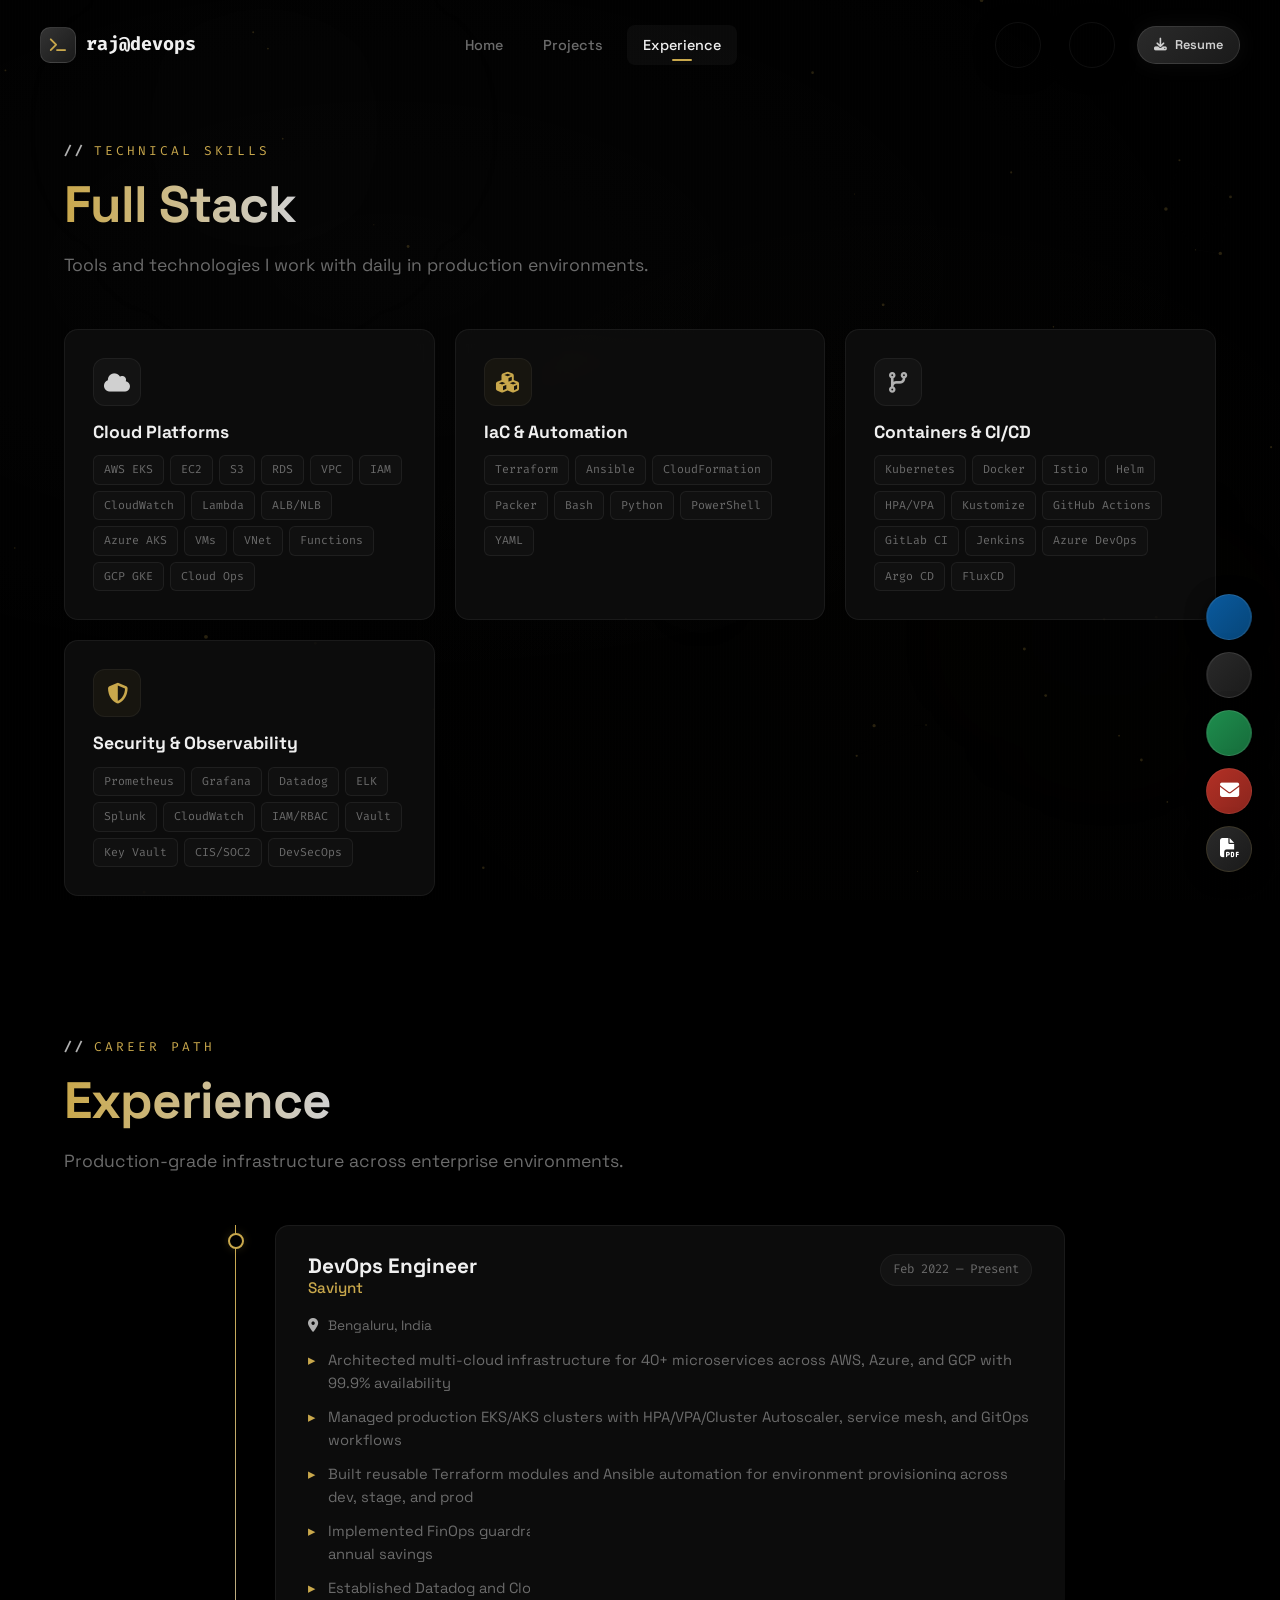
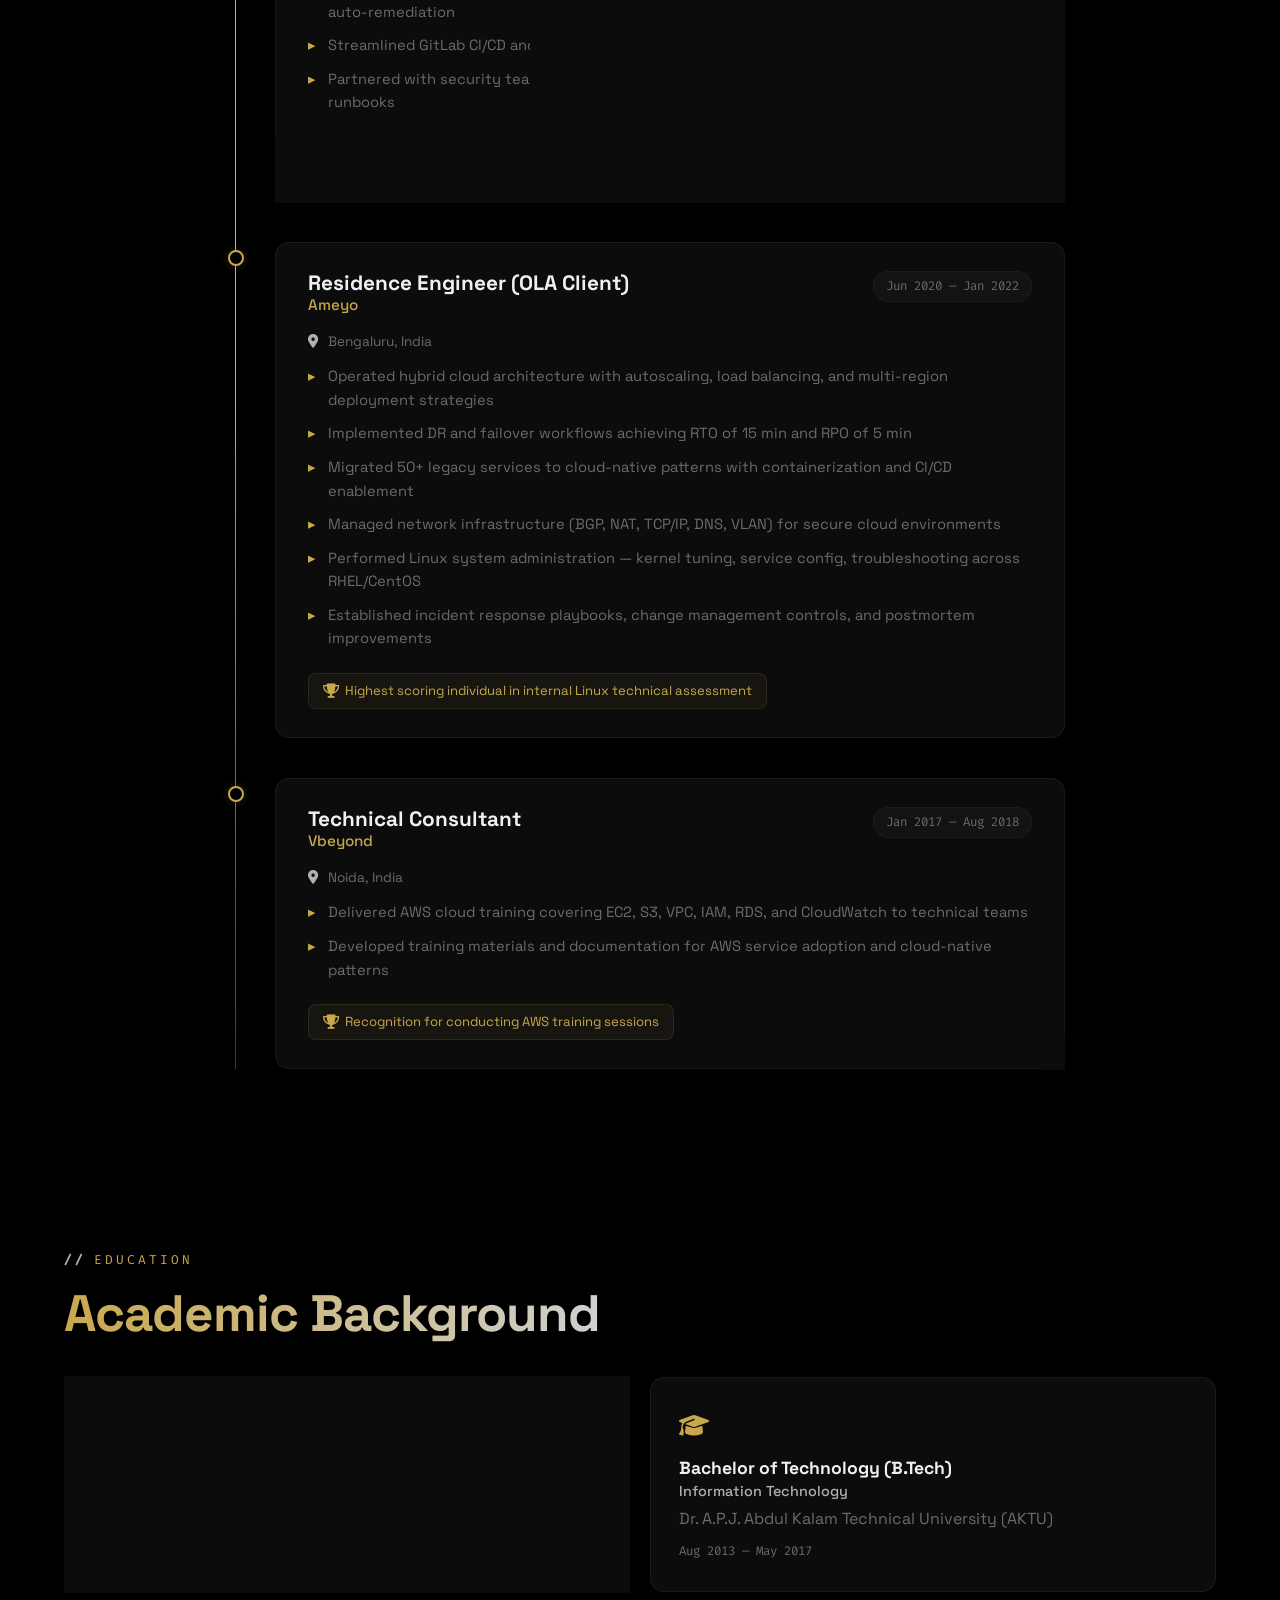
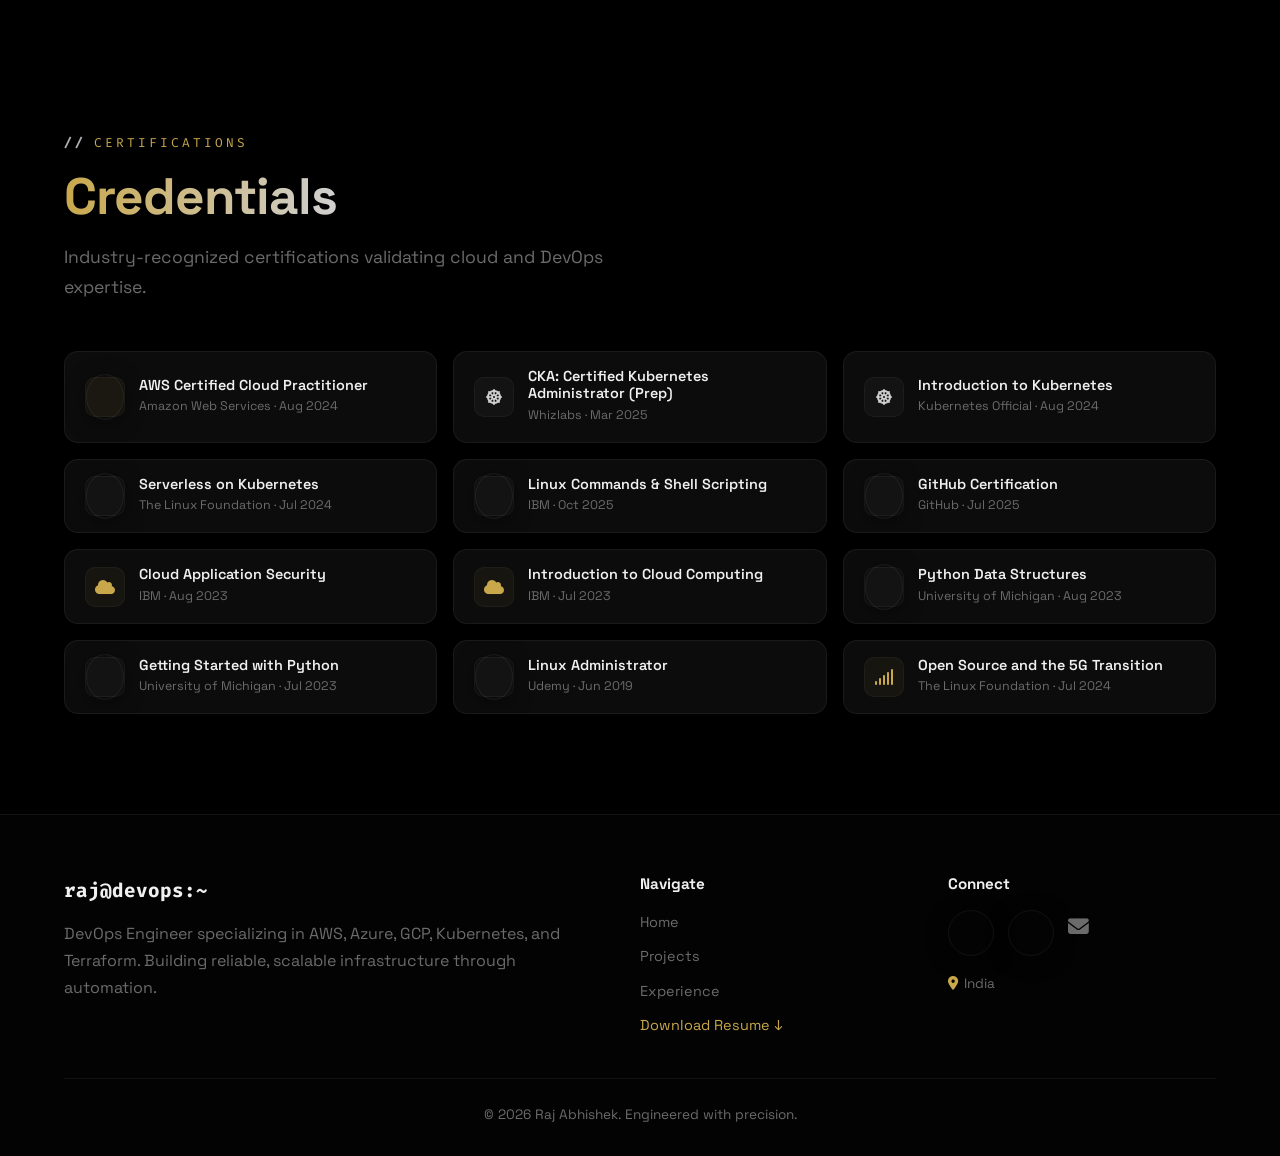
==== about.html @ 9b8f4fdd "Major visual upgrade: floating icons, stat rings, pipeline, CTA orbits" ====
<!DOCTYPE html>
<html lang="en">
<head>
  <meta charset="UTF-8">
  <meta name="viewport" content="width=device-width, initial-scale=1.0">
  <meta name="description" content="Raj Abhishek — Experience, Skills, Education & Certifications">
  <title>Experience | Raj Abhishek</title>
  <link rel="canonical" href="https://rajcommit.github.io/portfolio-devops/about.html">
  <meta property="og:type" content="website">
  <meta property="og:title" content="Experience | Raj Abhishek">
  <meta property="og:description" content="DevOps experience, technical skills, education, and certifications — Raj Abhishek.">
  <meta property="og:url" content="https://rajcommit.github.io/portfolio-devops/about.html">
  <meta name="twitter:card" content="summary">
  <meta name="twitter:title" content="Experience | Raj Abhishek">
  <meta name="twitter:description" content="DevOps experience, technical skills, education, and certifications — Raj Abhishek.">
  <script type="application/ld+json">
  {"@context":"https://schema.org","@type":"Person","name":"Raj Abhishek","jobTitle":"DevOps Engineer","url":"https://rajcommit.github.io/portfolio-devops/","sameAs":["https://linkedin.com/in/raj-abhishek-devops","https://github.com/Rajcommit"],"email":"raj.vbeyond@gmail.com"}
  </script>
  <link rel="preconnect" href="https://fonts.googleapis.com">
  <link rel="preconnect" href="https://fonts.gstatic.com" crossorigin>
  <link rel="preconnect" href="https://cdnjs.cloudflare.com">
  <link rel="stylesheet" href="https://cdnjs.cloudflare.com/ajax/libs/font-awesome/6.5.0/css/all.min.css" media="print" onload="this.media='all'">
  <noscript><link rel="stylesheet" href="https://cdnjs.cloudflare.com/ajax/libs/font-awesome/6.5.0/css/all.min.css"></noscript>
  <link rel="stylesheet" href="style.css">
</head>
<body>
  <a href="#main-content" class="skip-link">Skip to content</a>
  <div class="orb orb-1" aria-hidden="true"></div>
  <div class="orb orb-2" aria-hidden="true"></div>
  <div class="orb orb-3" aria-hidden="true"></div>

  <div class="mobile-nav">
    <button class="close-btn" aria-label="Close menu"><i class="fas fa-times"></i></button>
    <a href="index.html">Home</a>
    <a href="projects.html">Projects</a>
    <a href="about.html">Experience</a>
    <a href="resume.pdf" download="Raj-Abhishek-DevOps-Resume.pdf">Resume</a>
  </div>

  <header class="navbar">
    <div class="container navbar-inner">
      <a href="index.html" class="brand">
        <div class="brand-icon"><i class="fas fa-terminal"></i></div>
        raj@devops
      </a>
      <nav class="nav-links">
        <a href="index.html">Home</a>
        <a href="projects.html">Projects</a>
        <a href="about.html" class="active">Experience</a>
      </nav>
      <div class="nav-actions">
        <a href="https://linkedin.com/in/raj-abhishek-devops" target="_blank" rel="noopener noreferrer" class="nav-social" aria-label="LinkedIn"><i class="fab fa-linkedin"></i></a>
        <a href="https://github.com/Rajcommit" target="_blank" rel="noopener noreferrer" class="nav-social" aria-label="GitHub"><i class="fab fa-github"></i></a>
        <a href="resume.pdf" download="Raj-Abhishek-DevOps-Resume.pdf" class="btn btn-glow btn-sm"><i class="fas fa-download"></i> Resume</a>
      </div>
      <button class="mobile-toggle" aria-label="Open menu"><i class="fas fa-bars"></i></button>
    </div>
  </header>

  <main id="main-content" role="main">
    <!-- Skills -->
    <section class="section" style="padding-top:140px">
      <div class="container">
        <div class="section-label reveal">Technical Skills</div>
        <h2 class="section-title reveal"><span class="gradient-text">Full Stack</span></h2>
        <p class="section-desc reveal">Tools and technologies I work with daily in production environments.</p>
        <div class="skills-grid">
          <div class="glass-card skill-card reveal">
            <div class="skill-icon cloud"><i class="fas fa-cloud"></i></div>
            <h3>Cloud Platforms</h3>
            <div class="skill-tags" style="margin-top:12px">
              <span class="skill-tag">AWS EKS</span><span class="skill-tag">EC2</span><span class="skill-tag">S3</span>
              <span class="skill-tag">RDS</span><span class="skill-tag">VPC</span><span class="skill-tag">IAM</span>
              <span class="skill-tag">CloudWatch</span><span class="skill-tag">Lambda</span><span class="skill-tag">ALB/NLB</span>
              <span class="skill-tag">Azure AKS</span><span class="skill-tag">VMs</span><span class="skill-tag">VNet</span>
              <span class="skill-tag">Functions</span><span class="skill-tag">GCP GKE</span><span class="skill-tag">Cloud Ops</span>
            </div>
          </div>
          <div class="glass-card skill-card reveal delay-1">
            <div class="skill-icon iac"><i class="fas fa-cubes"></i></div>
            <h3>IaC & Automation</h3>
            <div class="skill-tags" style="margin-top:12px">
              <span class="skill-tag">Terraform</span><span class="skill-tag">Ansible</span>
              <span class="skill-tag">CloudFormation</span><span class="skill-tag">Packer</span>
              <span class="skill-tag">Bash</span><span class="skill-tag">Python</span>
              <span class="skill-tag">PowerShell</span><span class="skill-tag">YAML</span>
            </div>
          </div>
          <div class="glass-card skill-card reveal delay-2">
            <div class="skill-icon cicd"><i class="fas fa-code-branch"></i></div>
            <h3>Containers & CI/CD</h3>
            <div class="skill-tags" style="margin-top:12px">
              <span class="skill-tag">Kubernetes</span><span class="skill-tag">Docker</span><span class="skill-tag">Istio</span>
              <span class="skill-tag">Helm</span><span class="skill-tag">HPA/VPA</span><span class="skill-tag">Kustomize</span>
              <span class="skill-tag">GitHub Actions</span><span class="skill-tag">GitLab CI</span>
              <span class="skill-tag">Jenkins</span><span class="skill-tag">Azure DevOps</span>
              <span class="skill-tag">Argo CD</span><span class="skill-tag">FluxCD</span>
            </div>
          </div>
          <div class="glass-card skill-card reveal delay-3">
            <div class="skill-icon security"><i class="fas fa-shield-halved"></i></div>
            <h3>Security & Observability</h3>
            <div class="skill-tags" style="margin-top:12px">
              <span class="skill-tag">Prometheus</span><span class="skill-tag">Grafana</span>
              <span class="skill-tag">Datadog</span><span class="skill-tag">ELK</span>
              <span class="skill-tag">Splunk</span><span class="skill-tag">CloudWatch</span>
              <span class="skill-tag">IAM/RBAC</span><span class="skill-tag">Vault</span>
              <span class="skill-tag">Key Vault</span><span class="skill-tag">CIS/SOC2</span><span class="skill-tag">DevSecOps</span>
            </div>
          </div>
        </div>
      </div>
    </section>

    <!-- Experience -->
    <section class="section" style="padding-top:40px">
      <div class="container">
        <div class="section-label reveal">Career Path</div>
        <h2 class="section-title reveal"><span class="gradient-text">Experience</span></h2>
        <p class="section-desc reveal">Production-grade infrastructure across enterprise environments.</p>

        <div class="timeline">
          <!-- Saviynt -->
          <div class="tl-item reveal">
            <div class="tl-dot"></div>
            <div class="glass-card tl-card">
              <div class="tl-header">
                <div>
                  <h3>DevOps Engineer</h3>
                  <h4>Saviynt</h4>
                </div>
                <span class="tl-date">Feb 2022 — Present</span>
              </div>
              <p class="tl-location"><i class="fas fa-map-marker-alt"></i> Bengaluru, India</p>
              <ul>
                <li>Architected multi-cloud infrastructure for 40+ microservices across AWS, Azure, and GCP with 99.9% availability</li>
                <li>Managed production EKS/AKS clusters with HPA/VPA/Cluster Autoscaler, service mesh, and GitOps workflows</li>
                <li>Built reusable Terraform modules and Ansible automation for environment provisioning across dev, stage, and prod</li>
                <li>Implemented FinOps guardrails — rightsizing, RI planning, cost anomaly checks — delivering $50K annual savings</li>
                <li>Established Datadog and CloudWatch observability for 40+ services with SLI/SLO alerting and auto-remediation</li>
                <li>Streamlined GitLab CI/CD and GitHub Actions pipelines enabling zero-downtime rollouts</li>
                <li>Partnered with security teams to implement CIS-aligned controls and incident response runbooks</li>
              </ul>
              <div class="tl-award"><i class="fas fa-trophy"></i> Performance Appreciation Award for outstanding contributions</div>
            </div>
          </div>

          <!-- Ameyo -->
          <div class="tl-item reveal">
            <div class="tl-dot"></div>
            <div class="glass-card tl-card">
              <div class="tl-header">
                <div>
                  <h3>Residence Engineer (OLA Client)</h3>
                  <h4>Ameyo</h4>
                </div>
                <span class="tl-date">Jun 2020 — Jan 2022</span>
              </div>
              <p class="tl-location"><i class="fas fa-map-marker-alt"></i> Bengaluru, India</p>
              <ul>
                <li>Operated hybrid cloud architecture with autoscaling, load balancing, and multi-region deployment strategies</li>
                <li>Implemented DR and failover workflows achieving RTO of 15 min and RPO of 5 min</li>
                <li>Migrated 50+ legacy services to cloud-native patterns with containerization and CI/CD enablement</li>
                <li>Managed network infrastructure (BGP, NAT, TCP/IP, DNS, VLAN) for secure cloud environments</li>
                <li>Performed Linux system administration — kernel tuning, service config, troubleshooting across RHEL/CentOS</li>
                <li>Established incident response playbooks, change management controls, and postmortem improvements</li>
              </ul>
              <div class="tl-award"><i class="fas fa-trophy"></i> Highest scoring individual in internal Linux technical assessment</div>
            </div>
          </div>

          <!-- Vbeyond -->
          <div class="tl-item reveal">
            <div class="tl-dot"></div>
            <div class="glass-card tl-card">
              <div class="tl-header">
                <div>
                  <h3>Technical Consultant</h3>
                  <h4>Vbeyond</h4>
                </div>
                <span class="tl-date">Jan 2017 — Aug 2018</span>
              </div>
              <p class="tl-location"><i class="fas fa-map-marker-alt"></i> Noida, India</p>
              <ul>
                <li>Delivered AWS cloud training covering EC2, S3, VPC, IAM, RDS, and CloudWatch to technical teams</li>
                <li>Developed training materials and documentation for AWS service adoption and cloud-native patterns</li>
              </ul>
              <div class="tl-award"><i class="fas fa-trophy"></i> Recognition for conducting AWS training sessions</div>
            </div>
          </div>
        </div>
      </div>
    </section>

    <!-- Education -->
    <section class="section" style="padding-top:40px">
      <div class="container">
        <div class="section-label reveal">Education</div>
        <h2 class="section-title reveal"><span class="gradient-text">Academic Background</span></h2>
        <div class="edu-grid" style="margin-top:32px">
          <div class="glass-card edu-card reveal">
            <div class="edu-icon"><i class="fas fa-graduation-cap"></i></div>
            <h3>Master of Business Administration (MBA)</h3>
            <h4>Information Technology</h4>
            <p style="margin-bottom:4px">Babu Banarsi Das University</p>
            <span class="edu-date">Aug 2018 — May 2020</span>
          </div>
          <div class="glass-card edu-card reveal delay-1">
            <div class="edu-icon"><i class="fas fa-graduation-cap"></i></div>
            <h3>Bachelor of Technology (B.Tech)</h3>
            <h4>Information Technology</h4>
            <p style="margin-bottom:4px">Dr. A.P.J. Abdul Kalam Technical University (AKTU)</p>
            <span class="edu-date">Aug 2013 — May 2017</span>
          </div>
        </div>
      </div>
    </section>

    <!-- Certifications -->
    <section class="section" style="padding-top:40px">
      <div class="container">
        <div class="section-label reveal">Certifications</div>
        <h2 class="section-title reveal"><span class="gradient-text">Credentials</span></h2>
        <p class="section-desc reveal">Industry-recognized certifications validating cloud and DevOps expertise.</p>
        <div class="certs-grid">
          <div class="glass-card cert-item reveal">
            <div class="cert-badge aws"><i class="fab fa-aws"></i></div>
            <div class="cert-info"><h4>AWS Certified Cloud Practitioner</h4><p>Amazon Web Services · Aug 2024</p></div>
          </div>
          <div class="glass-card cert-item reveal delay-1">
            <div class="cert-badge k8s"><i class="fas fa-dharmachakra"></i></div>
            <div class="cert-info"><h4>CKA: Certified Kubernetes Administrator (Prep)</h4><p>Whizlabs · Mar 2025</p></div>
          </div>
          <div class="glass-card cert-item reveal">
            <div class="cert-badge k8s"><i class="fas fa-dharmachakra"></i></div>
            <div class="cert-info"><h4>Introduction to Kubernetes</h4><p>Kubernetes Official · Aug 2024</p></div>
          </div>
          <div class="glass-card cert-item reveal delay-1">
            <div class="cert-badge linux"><i class="fab fa-linux"></i></div>
            <div class="cert-info"><h4>Serverless on Kubernetes</h4><p>The Linux Foundation · Jul 2024</p></div>
          </div>
          <div class="glass-card cert-item reveal">
            <div class="cert-badge linux"><i class="fab fa-linux"></i></div>
            <div class="cert-info"><h4>Linux Commands & Shell Scripting</h4><p>IBM · Oct 2025</p></div>
          </div>
          <div class="glass-card cert-item reveal delay-1">
            <div class="cert-badge dev"><i class="fab fa-github"></i></div>
            <div class="cert-info"><h4>GitHub Certification</h4><p>GitHub · Jul 2025</p></div>
          </div>
          <div class="glass-card cert-item reveal">
            <div class="cert-badge cloud"><i class="fas fa-cloud"></i></div>
            <div class="cert-info"><h4>Cloud Application Security</h4><p>IBM · Aug 2023</p></div>
          </div>
          <div class="glass-card cert-item reveal delay-1">
            <div class="cert-badge cloud"><i class="fas fa-cloud"></i></div>
            <div class="cert-info"><h4>Introduction to Cloud Computing</h4><p>IBM · Jul 2023</p></div>
          </div>
          <div class="glass-card cert-item reveal">
            <div class="cert-badge lang"><i class="fab fa-python"></i></div>
            <div class="cert-info"><h4>Python Data Structures</h4><p>University of Michigan · Aug 2023</p></div>
          </div>
          <div class="glass-card cert-item reveal delay-1">
            <div class="cert-badge lang"><i class="fab fa-python"></i></div>
            <div class="cert-info"><h4>Getting Started with Python</h4><p>University of Michigan · Jul 2023</p></div>
          </div>
          <div class="glass-card cert-item reveal">
            <div class="cert-badge linux"><i class="fab fa-linux"></i></div>
            <div class="cert-info"><h4>Linux Administrator</h4><p>Udemy · Jun 2019</p></div>
          </div>
          <div class="glass-card cert-item reveal delay-1">
            <div class="cert-badge cloud"><i class="fas fa-signal"></i></div>
            <div class="cert-info"><h4>Open Source and the 5G Transition</h4><p>The Linux Foundation · Jul 2024</p></div>
          </div>
        </div>
      </div>
    </section>
  </main>

  <!-- Floating Actions -->
  <div class="floating-actions" role="complementary" aria-label="Social links">
    <a href="https://linkedin.com/in/raj-abhishek-devops" target="_blank" rel="noopener noreferrer" class="fab li" aria-label="LinkedIn"><i class="fab fa-linkedin-in"></i></a>
    <a href="https://github.com/Rajcommit" target="_blank" rel="noopener noreferrer" class="fab gh" aria-label="GitHub"><i class="fab fa-github"></i></a>
    <a href="https://wa.me/918429860628" target="_blank" rel="noopener noreferrer" class="fab wa" aria-label="WhatsApp"><i class="fab fa-whatsapp"></i></a>
    <a href="mailto:raj.vbeyond@gmail.com" class="fab em" aria-label="Email"><i class="fas fa-envelope"></i></a>
    <a href="resume.pdf" download="Raj-Abhishek-DevOps-Resume.pdf" class="fab rs" aria-label="Resume"><i class="fas fa-file-pdf"></i></a>
  </div>

  <footer class="footer">
    <div class="container">
      <div class="footer-grid">
        <div>
          <div class="footer-brand">raj@devops:~</div>
          <p>DevOps Engineer specializing in AWS, Azure, GCP, Kubernetes, and Terraform. Building reliable, scalable infrastructure through automation.</p>
        </div>
        <div>
          <h4>Navigate</h4>
          <div class="footer-links">
            <a href="index.html">Home</a>
            <a href="projects.html">Projects</a>
            <a href="about.html">Experience</a>
            <a href="resume.pdf" download="Raj-Abhishek-DevOps-Resume.pdf" style="color:var(--gold)">Download Resume ↓</a>
          </div>
        </div>
        <div>
          <h4>Connect</h4>
          <div class="footer-social">
            <a href="https://linkedin.com/in/raj-abhishek-devops" target="_blank" rel="noopener noreferrer" aria-label="LinkedIn"><i class="fab fa-linkedin"></i></a>
            <a href="https://github.com/Rajcommit" target="_blank" rel="noopener noreferrer" aria-label="GitHub"><i class="fab fa-github"></i></a>
            <a href="mailto:raj.vbeyond@gmail.com" aria-label="Email"><i class="fas fa-envelope"></i></a>
          </div>
          <p style="font-size:0.85rem;color:var(--text-dim)"><i class="fas fa-map-marker-alt" style="margin-right:6px;color:var(--gold)"></i>India</p>
        </div>
      </div>
      <div class="footer-bottom">
        <p>&copy; 2026 Raj Abhishek. Engineered with precision.</p>
      </div>
    </div>
  </footer>

  <script src="script.js" defer></script>
</body>
</html>
---- style.css ----
/* ═══════════════════════════════════════════════════════
   RAJ ABHISHEK — METALLIC BLACK THEME
   True black + chrome silver + brushed gold
   ═══════════════════════════════════════════════════════ */
@import url('https://fonts.googleapis.com/css2?family=Space+Grotesk:wght@400;500;600;700&family=Fira+Code:wght@400;500;700&display=swap');

:root{
  --bg-void:#000000;
  --bg-base:#050505;
  --bg-card:rgba(18,18,18,0.7);
  --bg-card-hover:rgba(28,28,28,0.8);
  --text:#d4d4d4;
  --text-dim:#6b6b6b;
  --text-bright:#f0f0f0;
  --chrome:#b0b0b0;
  --silver:#d0d0d0;
  --gold:#c9a84c;
  --steel:#3a3a3a;
  --white-glow:rgba(200,200,200,0.06);
  --border:rgba(255,255,255,0.06);
  --border-glow:rgba(200,200,200,0.12);
  --metal-shine:linear-gradient(135deg,rgba(255,255,255,0.03) 0%,rgba(255,255,255,0.08) 50%,rgba(255,255,255,0.03) 100%);
  --glow-silver:0 0 25px rgba(200,200,200,0.06);
  --glow-gold:0 0 25px rgba(201,168,76,0.08);
  --font:'Space Grotesk',system-ui,sans-serif;
  --mono:'Fira Code','JetBrains Mono',monospace;
  --radius:14px;
  --radius-sm:10px;
  --transition:all .3s cubic-bezier(.4,0,.2,1)
}
*,*::before,*::after{margin:0;padding:0;box-sizing:border-box}
html{scroll-behavior:smooth;font-size:16px;scroll-padding-top:80px}
body{background:var(--bg-void);color:var(--text);font-family:var(--font);line-height:1.7;overflow-x:hidden;-webkit-font-smoothing:antialiased}

/* Subtle brushed metal texture */
body::before{content:'';position:fixed;inset:0;background:
  repeating-linear-gradient(90deg,rgba(255,255,255,0.008) 0px,transparent 1px,transparent 3px),
  radial-gradient(ellipse 70% 50% at 30% 30%,rgba(255,255,255,0.015),transparent),
  radial-gradient(ellipse 50% 60% at 70% 70%,rgba(201,168,76,0.008),transparent);
  z-index:-2;pointer-events:none}

/* Ambient metallic reflections */
.orb{position:fixed;border-radius:50%;pointer-events:none;z-index:-1;animation:drift 25s ease-in-out infinite alternate}
.orb-1{width:400px;height:400px;top:-8%;left:5%;background:radial-gradient(circle,rgba(255,255,255,0.025),transparent 70%);filter:blur(100px)}
.orb-2{width:350px;height:350px;bottom:10%;right:0;background:radial-gradient(circle,rgba(201,168,76,0.02),transparent 70%);filter:blur(100px);animation-delay:-12s}
.orb-3{width:250px;height:250px;top:45%;left:45%;background:radial-gradient(circle,rgba(255,255,255,0.015),transparent 70%);filter:blur(100px);animation-delay:-6s}
@keyframes drift{0%{transform:translate(0,0)}50%{transform:translate(30px,-20px)}100%{transform:translate(-20px,25px)}}

a{text-decoration:none;color:inherit;transition:var(--transition)}
h1,h2,h3,h4{color:var(--text-bright);font-weight:700;line-height:1.2}
p{color:var(--text-dim);font-size:1rem}
.container{max-width:1200px;margin:0 auto;padding:0 24px}
.section{padding:100px 0}
.section-label{font-family:var(--mono);font-size:.8rem;color:var(--gold);text-transform:uppercase;letter-spacing:3px;margin-bottom:12px;display:flex;align-items:center;gap:8px}
.section-label::before{content:'//';color:var(--chrome);font-weight:700}
.section-title{font-size:clamp(2rem,5vw,3.2rem);margin-bottom:16px;letter-spacing:-1px}
.section-desc{font-size:1.1rem;max-width:600px;margin-bottom:48px}
/* Animated gradient text */
.gradient-text{background:linear-gradient(270deg,var(--silver),var(--gold),var(--silver),var(--gold));background-size:300% 300%;-webkit-background-clip:text;-webkit-text-fill-color:transparent;background-clip:text;animation:shimmer 6s ease infinite}
@keyframes shimmer{0%{background-position:0% 50%}50%{background-position:100% 50%}100%{background-position:0% 50%}}

/* ── NAVBAR ── */
.navbar{position:fixed;top:0;width:100%;z-index:1000;transition:var(--transition)}
.navbar-inner{display:flex;align-items:center;justify-content:space-between;padding:16px 0}
.navbar.scrolled{background:rgba(0,0,0,0.92);backdrop-filter:blur(20px);border-bottom:1px solid var(--border)}
.brand{display:flex;align-items:center;gap:10px;font-family:var(--mono);font-weight:700;font-size:1.15rem;color:var(--text-bright)}
.brand-icon{width:36px;height:36px;border-radius:10px;background:linear-gradient(135deg,#333,#1a1a1a);border:1px solid rgba(255,255,255,0.1);display:flex;align-items:center;justify-content:center;font-size:.9rem;color:var(--gold)}
.nav-links{display:flex;gap:8px}
.nav-links a{padding:8px 16px;border-radius:8px;font-size:.9rem;font-weight:500;color:var(--text-dim);position:relative}
.nav-links a:hover,.nav-links a.active{color:var(--text-bright);background:rgba(255,255,255,0.04)}
.nav-links a.active::after{content:'';position:absolute;bottom:4px;left:50%;transform:translateX(-50%);width:20px;height:2px;background:var(--gold);border-radius:2px}
.nav-actions{display:flex;align-items:center;gap:16px}
.nav-social{color:var(--text-dim);font-size:1.1rem;padding:6px}
.nav-social:hover{color:var(--silver);transform:translateY(-2px)}

/* Buttons */
.btn{display:inline-flex;align-items:center;gap:8px;padding:10px 22px;border-radius:100px;font-weight:600;font-size:.88rem;transition:var(--transition);cursor:pointer;border:none}
.btn-glow{background:linear-gradient(135deg,#2a2a2a,#1a1a1a);color:var(--silver);border:1px solid rgba(255,255,255,0.1);box-shadow:var(--glow-silver)}
.btn-glow:hover{transform:translateY(-2px);border-color:var(--gold);color:var(--gold);box-shadow:var(--glow-gold),0 8px 30px rgba(0,0,0,0.5)}
.btn-ghost{background:transparent;color:var(--text);border:1px solid var(--border)}
.btn-ghost:hover{border-color:rgba(255,255,255,0.15);color:var(--silver);background:rgba(255,255,255,0.02)}
.btn-sm{padding:7px 16px;font-size:.8rem}
.mobile-toggle{display:none;background:none;border:none;color:var(--text);font-size:1.4rem;cursor:pointer}

/* ── HERO FLOATING ICONS ── */
.hero{position:relative;overflow:hidden}
.hero-icons{position:absolute;inset:0;pointer-events:none;z-index:0}
.float-icon{position:absolute;width:50px;height:50px;border-radius:12px;display:flex;align-items:center;justify-content:center;font-size:1.3rem;color:var(--gold);background:rgba(201,168,76,0.04);border:1px solid rgba(201,168,76,0.08);backdrop-filter:blur(4px);animation:floatIcon 8s ease-in-out infinite;opacity:0.5}
.float-icon:hover{opacity:1;border-color:var(--gold)}
.fi-1{top:15%;left:5%;animation-delay:0s}.fi-2{top:25%;right:8%;animation-delay:-1s;color:var(--silver);background:rgba(255,255,255,0.03);border-color:rgba(255,255,255,0.06)}
.fi-3{top:60%;left:3%;animation-delay:-2s}.fi-4{bottom:20%;right:5%;animation-delay:-3s;color:var(--silver);background:rgba(255,255,255,0.03);border-color:rgba(255,255,255,0.06)}
.fi-5{top:10%;left:40%;animation-delay:-4s}.fi-6{bottom:30%;left:8%;animation-delay:-5s;color:var(--silver);background:rgba(255,255,255,0.03);border-color:rgba(255,255,255,0.06)}
.fi-7{top:45%;right:3%;animation-delay:-6s}.fi-8{bottom:10%;left:35%;animation-delay:-7s}
@keyframes floatIcon{0%,100%{transform:translateY(0) rotate(0deg)}25%{transform:translateY(-15px) rotate(3deg)}50%{transform:translateY(-8px) rotate(-2deg)}75%{transform:translateY(-20px) rotate(1deg)}}
.hero-grid{position:relative;z-index:1}
.hero-grid{display:grid;grid-template-columns:1fr 1fr;gap:60px;align-items:center}
.hero-badge{display:inline-flex;align-items:center;gap:8px;padding:6px 16px;background:rgba(201,168,76,0.06);border:1px solid rgba(201,168,76,0.12);border-radius:100px;font-family:var(--mono);font-size:.78rem;color:var(--gold);margin-bottom:24px}
.hero-badge .pulse{width:8px;height:8px;border-radius:50%;background:var(--gold);animation:pulse 2s ease-in-out infinite}
@keyframes pulse{0%,100%{opacity:1;transform:scale(1)}50%{opacity:.5;transform:scale(1.5)}}
.hero h1{font-size:clamp(2.8rem,6vw,4.5rem);letter-spacing:-2px;margin-bottom:16px;text-shadow:0 0 40px rgba(201,168,76,0.08)}
.hero-role{font-size:clamp(1.2rem,3vw,1.8rem);color:var(--text-dim);margin-bottom:24px;font-weight:400}
.hero-role span{color:var(--silver);font-weight:600}
.hero-desc{font-size:1.1rem;max-width:520px;margin-bottom:36px;line-height:1.8}
.hero-actions{display:flex;gap:14px;flex-wrap:wrap}

/* Terminal — dark chrome with scan line */
.terminal{background:rgba(10,10,10,0.9);border:1px solid rgba(255,255,255,0.06);border-radius:var(--radius);overflow:hidden;box-shadow:0 1px 0 rgba(255,255,255,0.03) inset,0 20px 60px rgba(0,0,0,0.6);position:relative}
.terminal::after{content:'';position:absolute;top:0;left:0;right:0;height:2px;background:linear-gradient(90deg,transparent,var(--gold),transparent);opacity:.4;animation:scanLine 3s ease-in-out infinite}
@keyframes scanLine{0%{top:40px;opacity:.4}50%{opacity:.15}100%{top:calc(100% - 2px);opacity:.4}}
.terminal-bar{display:flex;align-items:center;gap:8px;padding:12px 16px;background:linear-gradient(180deg,rgba(255,255,255,0.03),rgba(255,255,255,0.01));border-bottom:1px solid rgba(255,255,255,0.05)}
.terminal-dot{width:12px;height:12px;border-radius:50%}
.terminal-dot.r{background:#5c3a3a}.terminal-dot.y{background:#5c5234}.terminal-dot.g{background:#3a5c3a}
.terminal-title{margin-left:12px;font-family:var(--mono);font-size:.78rem;color:var(--text-dim)}
.terminal-body{padding:20px;font-family:var(--mono);font-size:.85rem;line-height:1.8}
.terminal-body .prompt{color:var(--gold)}
.terminal-body .cmd{color:var(--silver)}
.terminal-body .output{color:var(--text-dim)}
.terminal-body .key{color:var(--chrome)}
.terminal-body .val{color:var(--gold)}
.terminal-body .success{color:#5a8a5a}

/* ── STATS with rings ── */
.stats-bar{padding:50px 0;border-top:1px solid var(--border);border-bottom:1px solid var(--border);background:rgba(10,10,10,0.3)}
.stats-grid{display:grid;grid-template-columns:repeat(4,1fr);gap:32px;text-align:center}
.stat-ring{position:relative;width:110px;height:110px;margin:0 auto 12px}
.stat-ring svg{width:100%;height:100%;transform:rotate(-90deg)}
.ring-bg{fill:none;stroke:rgba(255,255,255,0.04);stroke-width:4}
.ring-fill{fill:none;stroke:var(--color,var(--gold));stroke-width:4;stroke-linecap:round;stroke-dasharray:264;stroke-dashoffset:264;transition:stroke-dashoffset 1.5s ease;filter:drop-shadow(0 0 6px var(--color,var(--gold)))}
.stat-ring.animated .ring-fill{stroke-dashoffset:var(--offset,0)}
.stat-value{position:absolute;inset:0;display:flex;align-items:center;justify-content:center;font-family:var(--mono);font-size:1.4rem;font-weight:700;color:var(--text-bright)}
.stat-item p{font-size:.82rem;color:var(--text-dim);text-transform:uppercase;letter-spacing:1px;margin-top:4px}

/* ── GLASS CARDS — brushed metal with rotating border ── */
.glass-card{background:var(--bg-card);backdrop-filter:blur(16px);border:1px solid var(--border);border-radius:var(--radius);padding:32px;transition:var(--transition);position:relative;overflow:hidden;transform-style:preserve-3d;perspective:800px}
.glass-card::before{content:'';position:absolute;top:-1px;left:-1px;right:-1px;height:2px;background:linear-gradient(90deg,transparent,var(--gold),var(--silver),var(--gold),transparent);opacity:0;transition:opacity .4s}
.glass-card::after{content:'';position:absolute;inset:-1px;border-radius:var(--radius);background:conic-gradient(from var(--angle,0deg),transparent 0%,var(--gold) 5%,transparent 10%,transparent 90%,var(--silver) 95%,transparent 100%);z-index:-1;opacity:0;transition:opacity .4s;animation:rotateBorder 4s linear infinite}
@keyframes rotateBorder{to{--angle:360deg}}
@property --angle{syntax:'<angle>';initial-value:0deg;inherits:false}
.glass-card:hover{border-color:transparent;transform:translateY(-6px);box-shadow:0 2px 0 rgba(255,255,255,0.03) inset,0 25px 60px rgba(0,0,0,0.5)}
.glass-card:hover::before{opacity:1}
.glass-card:hover::after{opacity:1}

/* ── SKILLS ── */
.skills-grid{display:grid;grid-template-columns:repeat(auto-fit,minmax(280px,1fr));gap:20px}
.skill-card{padding:28px}
.skill-card .skill-icon{width:48px;height:48px;border-radius:12px;display:flex;align-items:center;justify-content:center;font-size:1.3rem;margin-bottom:16px;border:1px solid rgba(255,255,255,0.05)}
.skill-card .skill-icon.cloud{background:rgba(255,255,255,0.03);color:var(--silver)}
.skill-card .skill-icon.iac{background:rgba(201,168,76,0.06);color:var(--gold)}
.skill-card .skill-icon.cicd{background:rgba(255,255,255,0.03);color:var(--chrome)}
.skill-card .skill-icon.security{background:rgba(201,168,76,0.06);color:var(--gold)}
.skill-card h3{font-size:1.1rem;margin-bottom:12px}
.skill-tags{display:flex;flex-wrap:wrap;gap:6px;margin-top:12px}
.skill-tag{font-family:var(--mono);font-size:.72rem;padding:4px 10px;border-radius:6px;background:rgba(255,255,255,0.02);border:1px solid rgba(255,255,255,0.06);color:var(--text-dim);transition:var(--transition)}
.skill-tag:hover{border-color:var(--gold);color:var(--gold);box-shadow:0 0 8px rgba(201,168,76,0.15)}

/* ── TIMELINE ── */
.timeline{position:relative;max-width:850px;margin:0 auto}
.timeline::before{content:'';position:absolute;left:20px;top:0;bottom:0;width:1px;background:linear-gradient(to bottom,var(--gold),var(--chrome),var(--steel))}
.tl-item{position:relative;padding-left:60px;margin-bottom:40px}
.tl-dot{position:absolute;left:13px;top:8px;width:16px;height:16px;border-radius:50%;background:var(--bg-void);border:2px solid var(--gold);box-shadow:0 0 10px rgba(201,168,76,0.2);z-index:2}
.tl-card{padding:28px 32px}
.tl-header{display:flex;justify-content:space-between;align-items:flex-start;flex-wrap:wrap;gap:12px;margin-bottom:16px}
.tl-header h3{font-size:1.3rem}
.tl-header h4{color:var(--gold);font-weight:500;font-size:.95rem}
.tl-date{font-family:var(--mono);font-size:.78rem;color:var(--text-dim);padding:4px 12px;background:rgba(255,255,255,0.03);border-radius:100px;white-space:nowrap;border:1px solid rgba(255,255,255,0.04)}
.tl-location{font-size:.85rem;color:var(--text-dim);margin-bottom:12px}
.tl-location i{margin-right:6px;color:var(--chrome)}
.tl-card ul{list-style:none;padding:0}
.tl-card li{position:relative;padding-left:20px;margin-bottom:10px;font-size:.92rem;color:var(--text-dim);line-height:1.6}
.tl-card li::before{content:'▸';position:absolute;left:0;color:var(--gold)}
.tl-award{display:inline-flex;align-items:center;gap:6px;margin-top:12px;padding:6px 14px;background:rgba(201,168,76,0.06);border:1px solid rgba(201,168,76,0.12);border-radius:8px;font-size:.82rem;color:var(--gold)}
.tl-award i{font-size:.9rem}

/* ── PROJECTS ── */
.projects-grid{display:grid;grid-template-columns:repeat(auto-fit,minmax(340px,1fr));gap:24px}
.project-card{padding:0;overflow:hidden}
.project-top{padding:24px 28px;border-bottom:1px solid var(--border)}
.project-top .tags{display:flex;flex-wrap:wrap;gap:6px;margin-bottom:16px}
.project-top .tag{font-family:var(--mono);font-size:.7rem;padding:3px 10px;border-radius:6px;background:rgba(255,255,255,0.02);border:1px solid rgba(255,255,255,0.06);color:var(--chrome)}
.project-top h3{font-size:1.25rem;margin-bottom:8px}
.project-top p{font-size:.9rem}
.project-body{padding:20px 28px}
.project-body ul{list-style:none;padding:0}
.project-body li{position:relative;padding-left:20px;margin-bottom:8px;font-size:.88rem;color:var(--text-dim);line-height:1.6}
.project-body li::before{content:'→';position:absolute;left:0;color:var(--gold)}
.project-link{display:inline-flex;align-items:center;gap:6px;margin-top:12px;padding:6px 14px;border-radius:8px;font-family:var(--mono);font-size:.78rem;color:var(--chrome);border:1px solid rgba(255,255,255,0.08);transition:var(--transition)}
.project-link:hover{border-color:var(--gold);color:var(--gold)}

/* ── EDUCATION & CERTS ── */
.edu-grid{display:grid;grid-template-columns:repeat(auto-fit,minmax(300px,1fr));gap:20px}
.edu-card{padding:28px}
.edu-card .edu-icon{font-size:1.5rem;color:var(--gold);margin-bottom:12px}
.edu-card h3{font-size:1.1rem;margin-bottom:4px}
.edu-card h4{color:var(--chrome);font-weight:500;font-size:.9rem;margin-bottom:4px}
.edu-card .edu-date{font-family:var(--mono);font-size:.78rem;color:var(--text-dim)}
.certs-grid{display:grid;grid-template-columns:repeat(auto-fit,minmax(280px,1fr));gap:16px}
.cert-item{display:flex;align-items:center;gap:14px;padding:16px 20px}
.cert-item .cert-badge{width:40px;height:40px;border-radius:10px;display:flex;align-items:center;justify-content:center;font-size:1rem;flex-shrink:0;border:1px solid rgba(255,255,255,0.04)}
.cert-item .cert-badge.aws{background:rgba(201,168,76,0.08);color:var(--gold)}
.cert-item .cert-badge.k8s{background:rgba(255,255,255,0.03);color:var(--silver)}
.cert-item .cert-badge.linux{background:rgba(255,255,255,0.03);color:var(--chrome)}
.cert-item .cert-badge.cloud{background:rgba(201,168,76,0.06);color:var(--gold)}
.cert-item .cert-badge.dev{background:rgba(255,255,255,0.03);color:var(--silver)}
.cert-item .cert-badge.lang{background:rgba(255,255,255,0.03);color:var(--chrome)}
.cert-info h4{font-size:.9rem;font-weight:600;margin-bottom:2px}
.cert-info p{font-size:.78rem;color:var(--text-dim)}

/* ── CTA with visual ── */
.cta-section{text-align:center}
.cta-box{padding:80px 40px;background:linear-gradient(135deg,rgba(255,255,255,0.01),rgba(201,168,76,0.03),rgba(255,255,255,0.01));border:1px solid rgba(201,168,76,0.08);border-radius:var(--radius);position:relative;overflow:hidden}
.cta-visual{position:relative;width:120px;height:120px;margin:0 auto 32px}
.cta-ring{position:absolute;inset:0;border:2px solid rgba(201,168,76,0.15);border-radius:50%;animation:spinSlow 12s linear infinite}
.cta-ring-2{inset:10px;border-color:rgba(200,200,200,0.08);animation-direction:reverse;animation-duration:8s}
.cta-ring::before{content:'';position:absolute;top:-3px;left:50%;width:6px;height:6px;border-radius:50%;background:var(--gold);box-shadow:0 0 10px var(--gold)}
.cta-ring-2::before{content:'';position:absolute;bottom:-3px;right:50%;width:4px;height:4px;border-radius:50%;background:var(--silver);box-shadow:0 0 8px var(--silver)}
@keyframes spinSlow{to{transform:rotate(360deg)}}
.cta-center-icon{position:absolute;inset:25px;display:flex;align-items:center;justify-content:center;font-size:2rem;color:var(--gold);background:rgba(201,168,76,0.04);border-radius:50%;border:1px solid rgba(201,168,76,0.1)}
.cta-box h2{font-size:2.5rem;margin-bottom:16px}
.cta-box p{font-size:1.1rem;max-width:500px;margin:0 auto 36px}
.cta-links{display:flex;justify-content:center;gap:14px;flex-wrap:wrap}

/* ── DEVOPS PIPELINE ── */
.pipeline{display:flex;align-items:center;justify-content:center;gap:0;padding:40px 0;flex-wrap:wrap}
.pipe-stage{display:flex;flex-direction:column;align-items:center;gap:10px}
.pipe-icon{width:64px;height:64px;border-radius:50%;display:flex;align-items:center;justify-content:center;font-size:1.3rem;color:var(--gold);background:rgba(201,168,76,0.04);border:2px solid rgba(201,168,76,0.12);transition:var(--transition);position:relative}
.pipe-icon::after{content:'';position:absolute;inset:-4px;border-radius:50%;border:1px solid rgba(201,168,76,0.06);animation:pipePulse 3s ease-in-out infinite}
@keyframes pipePulse{0%,100%{transform:scale(1);opacity:1}50%{transform:scale(1.15);opacity:0}}
.pipe-stage span{font-family:var(--mono);font-size:.75rem;color:var(--text-dim);text-transform:uppercase;letter-spacing:1px}
.pipe-stage:hover .pipe-icon{border-color:var(--gold);background:rgba(201,168,76,0.08);box-shadow:0 0 20px rgba(201,168,76,0.15);transform:translateY(-4px)}
.pipe-stage:hover span{color:var(--gold)}
.pipe-line{width:40px;height:2px;background:rgba(255,255,255,0.06);position:relative;overflow:hidden;margin-bottom:28px}
.pipe-flow{position:absolute;top:0;left:-100%;width:100%;height:100%;background:linear-gradient(90deg,transparent,var(--gold),transparent);animation:flowPipe 2s linear infinite}
@keyframes flowPipe{to{left:100%}}

/* ── FLOATING ACTIONS ── */
.floating-actions{position:fixed;bottom:28px;right:28px;display:flex;flex-direction:column;gap:12px;z-index:999}
.fab{width:46px;height:46px;border-radius:50%;display:flex;align-items:center;justify-content:center;font-size:1.2rem;color:#fff;box-shadow:0 4px 20px rgba(0,0,0,0.5);transition:var(--transition);position:relative;border:1px solid rgba(255,255,255,0.06)}
.fab:hover{transform:scale(1.15) translateY(-3px)}
.fab.li{background:linear-gradient(135deg,#0a5a9e,#064578)}.fab.gh{background:linear-gradient(135deg,#2a2a2a,#1a1a1a)}
.fab.wa{background:linear-gradient(135deg,#1e8e4e,#166b3a)}.fab.em{background:linear-gradient(135deg,#b33025,#8a251d)}
.fab.rs{background:linear-gradient(135deg,#2a2a2a,#1a1a1a);border-color:rgba(201,168,76,0.15)}
.fab::before{content:attr(aria-label);position:absolute;right:58px;padding:5px 12px;background:rgba(18,18,18,0.95);border:1px solid var(--border);border-radius:8px;font-size:.75rem;font-family:var(--mono);color:var(--text);white-space:nowrap;opacity:0;transform:translateX(8px);transition:var(--transition);pointer-events:none}
.fab:hover::before{opacity:1;transform:translateX(0)}

/* ── FOOTER ── */
.footer{border-top:1px solid var(--border);padding:60px 0 30px;background:rgba(5,5,5,0.6)}
.footer-grid{display:grid;grid-template-columns:2fr 1fr 1fr;gap:40px;margin-bottom:40px}
.footer-brand{font-family:var(--mono);font-size:1.2rem;font-weight:700;margin-bottom:12px;color:var(--text-bright)}
.footer h4{font-size:.95rem;margin-bottom:16px;color:var(--text-bright)}
.footer-links{display:flex;flex-direction:column;gap:10px}
.footer-links a{color:var(--text-dim);font-size:.9rem}
.footer-links a:hover{color:var(--gold)}
.footer-social{display:flex;gap:14px;margin-bottom:16px}
.footer-social a{color:var(--text-dim);font-size:1.3rem}
.footer-social a:hover{color:var(--gold)}
.footer-bottom{text-align:center;padding-top:24px;border-top:1px solid var(--border)}
.footer-bottom p{font-size:.85rem;color:var(--text-dim)}

/* ── ANIMATIONS ── */
.reveal{opacity:0;transform:translateY(25px);transition:opacity .7s ease,transform .7s ease}
.reveal.active{opacity:1;transform:translateY(0)}
.reveal.delay-1{transition-delay:.15s}.reveal.delay-2{transition-delay:.3s}.reveal.delay-3{transition-delay:.45s}
.cursor{display:inline-block;width:2px;height:1em;background:var(--gold);margin-left:4px;animation:blink 1s step-end infinite;vertical-align:text-bottom}
@keyframes blink{50%{opacity:0}}

/* ── ACCESSIBILITY ── */
a:focus-visible,.btn:focus-visible,.fab:focus-visible,.mobile-toggle:focus-visible,.nav-social:focus-visible{outline:2px solid var(--gold);outline-offset:3px;border-radius:4px}
.nav-links a:focus-visible{outline-offset:2px;border-radius:8px}
.glass-card:focus-visible{outline:2px solid var(--gold);outline-offset:2px}
.skip-link{position:absolute;top:-100%;left:16px;padding:8px 16px;background:var(--gold);color:var(--bg-void);font-weight:700;border-radius:0 0 8px 8px;z-index:9999;font-size:.9rem}
.skip-link:focus{top:0}
@media(prefers-reduced-motion:reduce){
  *,*::before,*::after{animation-duration:.01ms!important;animation-iteration-count:1!important;transition-duration:.01ms!important;scroll-behavior:auto!important}
  .orb{animation:none;opacity:.02}#particles{display:none}.reveal{opacity:1;transform:none}.cursor,.pulse{animation:none}.gradient-text{animation:none}
}

/* ── RESPONSIVE ── */
@media(max-width:1024px){
  .hero-grid{grid-template-columns:1fr;text-align:center}
  .hero-desc{margin:0 auto 36px}.hero-actions{justify-content:center}
  .terminal{max-width:500px;margin:40px auto 0}
  .stats-grid{grid-template-columns:repeat(2,1fr)}
  .footer-grid{grid-template-columns:1fr}
}
@media(max-width:768px){
  .nav-links,.nav-actions .nav-social{display:none}
  .mobile-toggle{display:block}
  .section{padding:60px 0}.hero{padding:120px 0 60px}.hero h1{font-size:2.5rem}
  .stats-grid{grid-template-columns:1fr 1fr;gap:20px}
  .projects-grid,.skills-grid,.edu-grid,.certs-grid{grid-template-columns:1fr}
  .cta-links{flex-direction:column;align-items:center}
  .tl-item{padding-left:45px}
  .floating-actions{bottom:16px;right:16px;gap:10px}
  .fab{width:40px;height:40px;font-size:1rem}
  .hero-icons{display:none}
  .pipeline{gap:4px}.pipe-line{width:20px}.pipe-icon{width:48px;height:48px;font-size:1rem}
}
@media(max-width:480px){
  .container{padding:0 16px}.hero h1{font-size:2rem}
  .stats-grid{grid-template-columns:1fr}.glass-card{padding:20px}
}
.mobile-nav{display:none;position:fixed;inset:0;background:rgba(0,0,0,0.97);z-index:999;flex-direction:column;align-items:center;justify-content:center;gap:24px}
.mobile-nav.open{display:flex}
.mobile-nav a{font-size:1.3rem;color:var(--text);font-weight:600}
.mobile-nav a:hover{color:var(--gold)}
.mobile-nav .close-btn{position:absolute;top:20px;right:24px;font-size:1.8rem;color:var(--text);background:none;border:none;cursor:pointer}
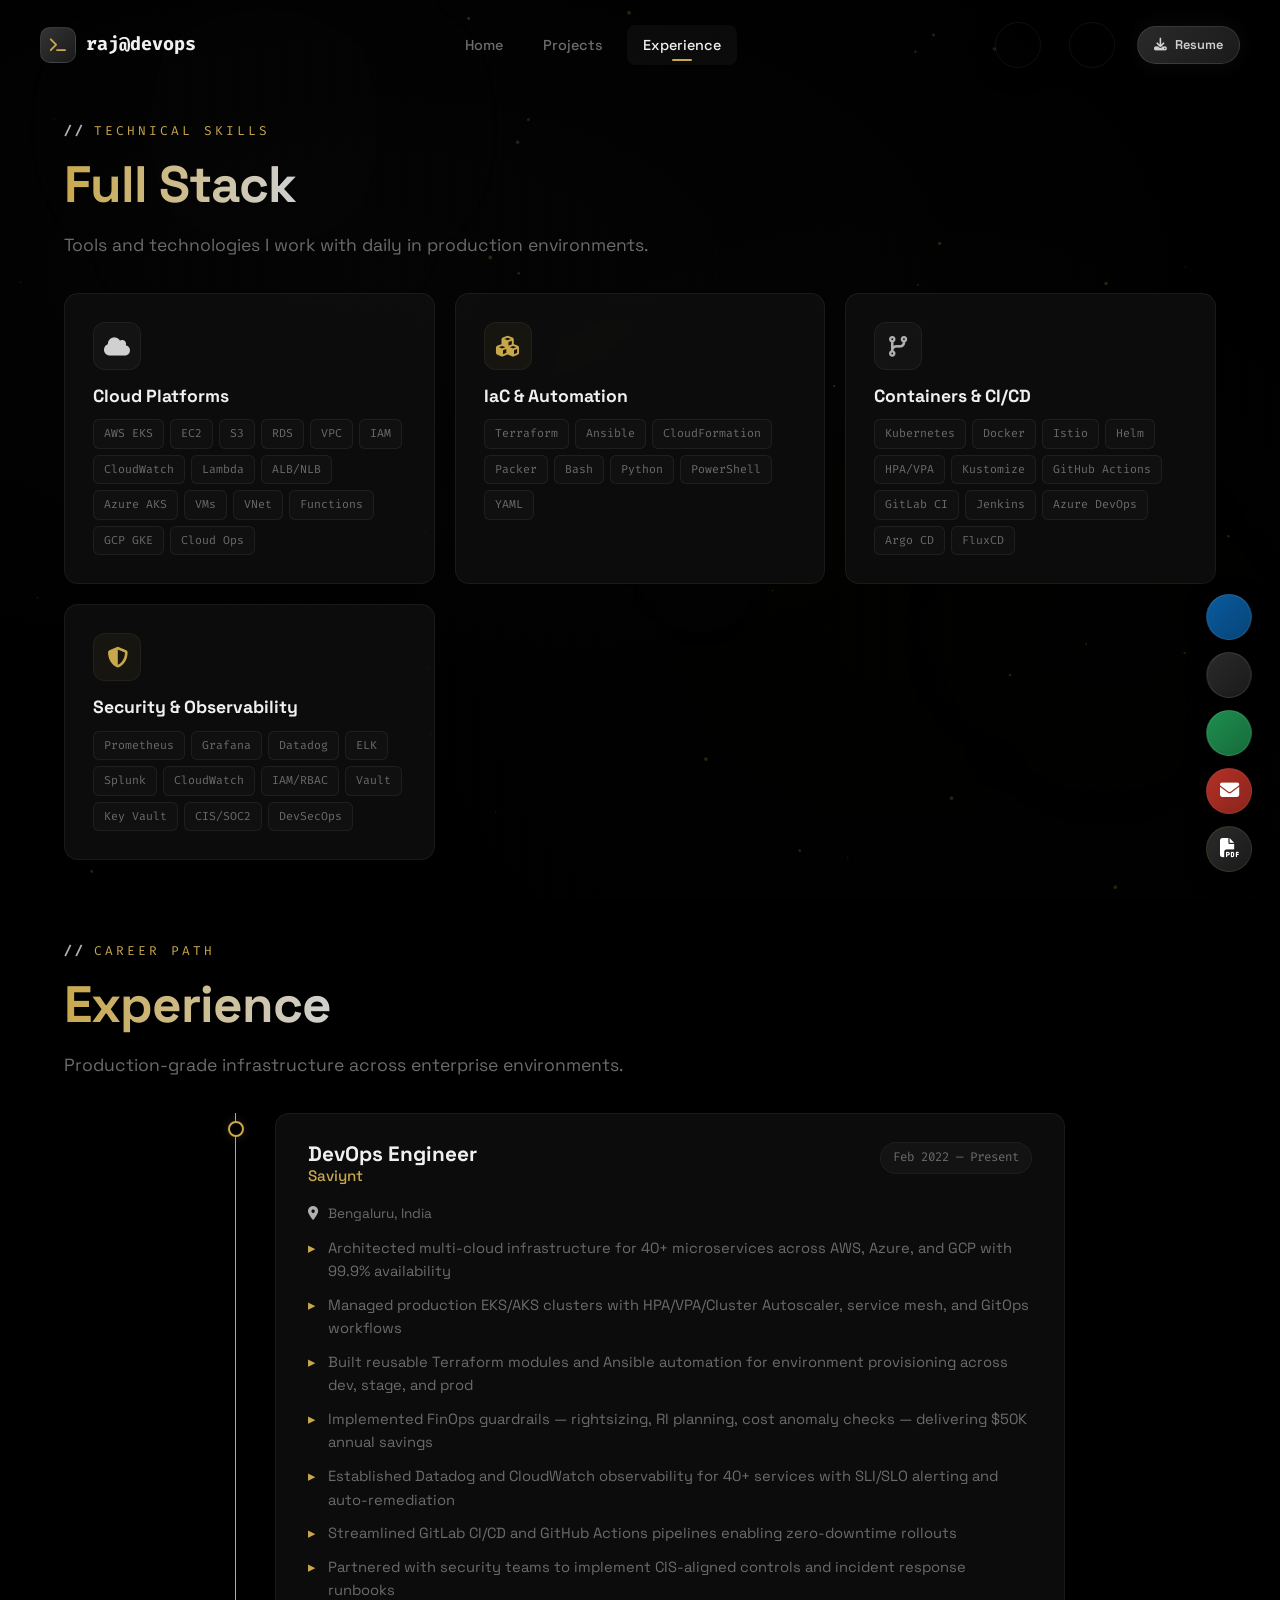
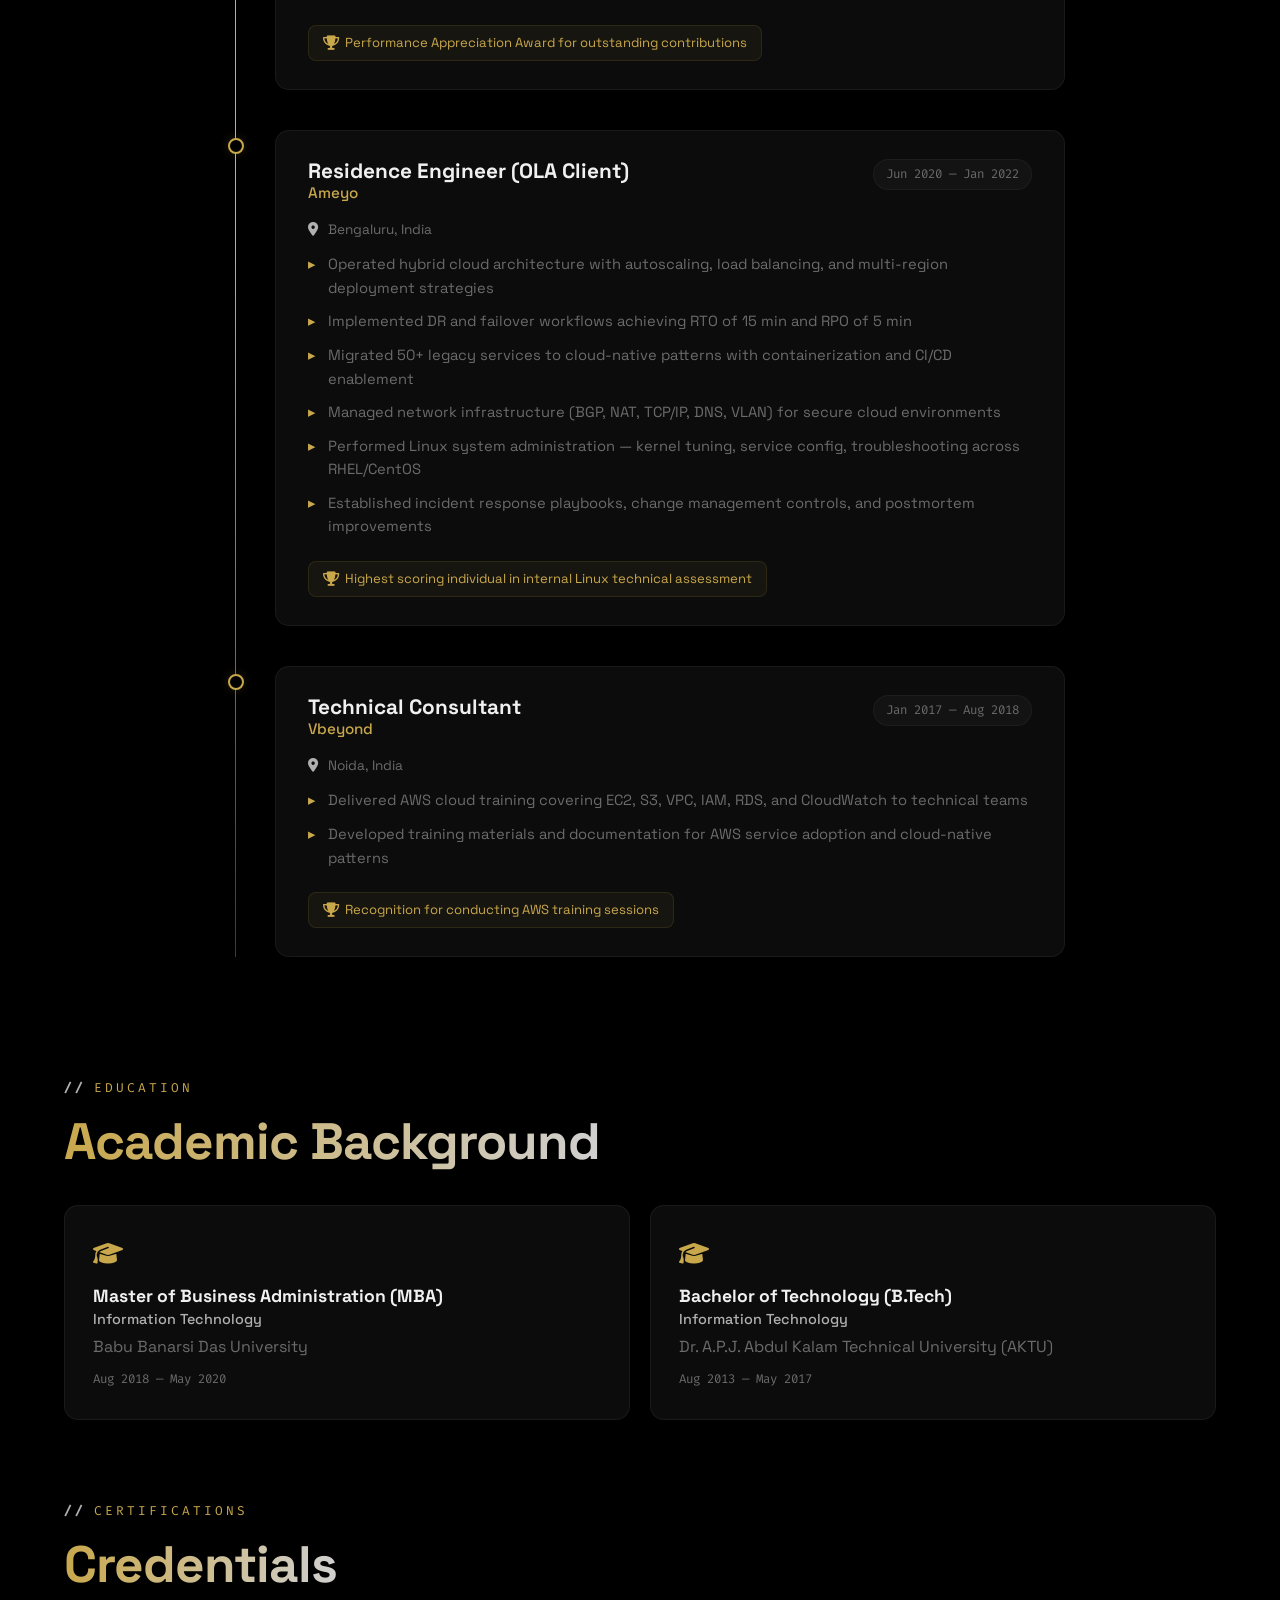
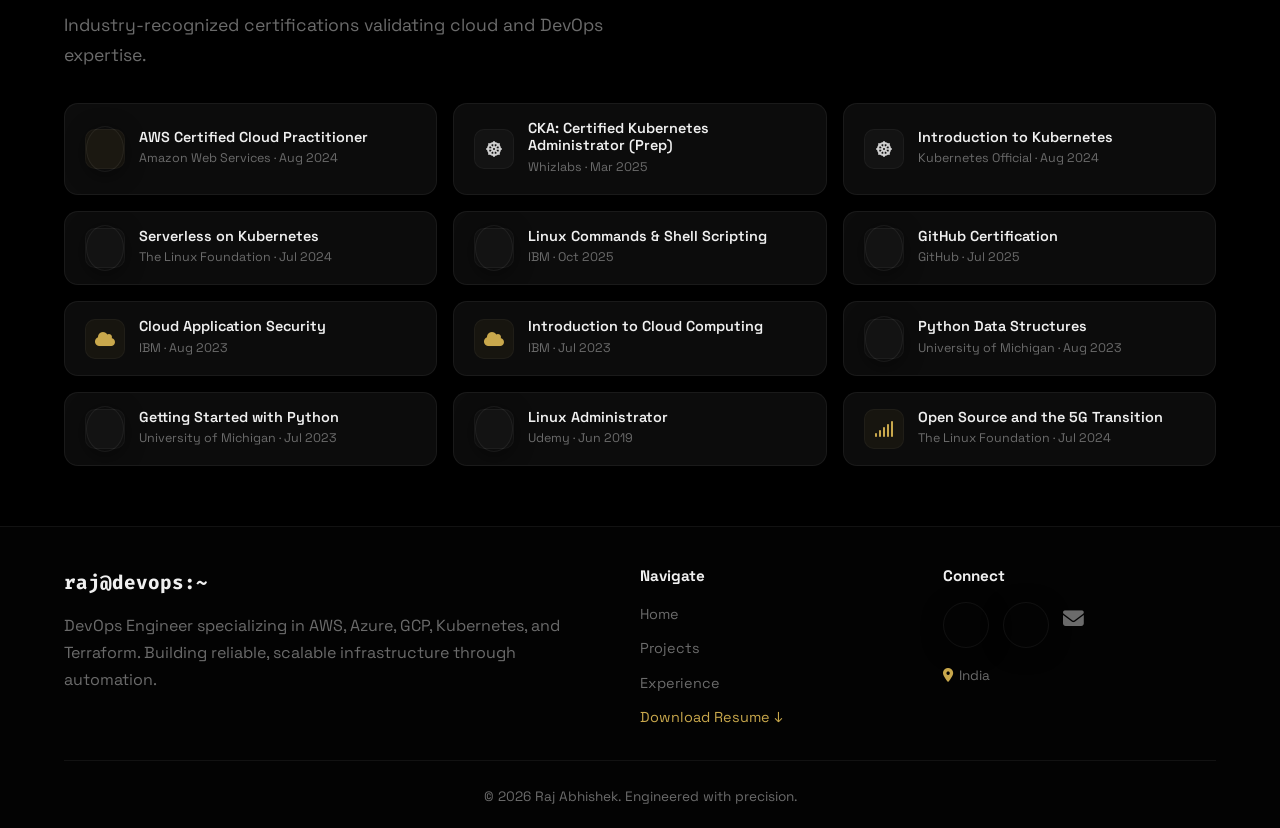
==== commit 6757b929: "Fix layout: restore hero padding, reduce section gaps, eliminate vacant spaces" ====
--- a/about.html
+++ b/about.html
@@ -59,7 +59,7 @@
 
   <main id="main-content" role="main">
     <!-- Skills -->
-    <section class="section" style="padding-top:140px">
+    <section class="section" style="padding-top:120px">
       <div class="container">
         <div class="section-label reveal">Technical Skills</div>
         <h2 class="section-title reveal"><span class="gradient-text">Full Stack</span></h2>
@@ -113,7 +113,7 @@
     </section>
 
     <!-- Experience -->
-    <section class="section" style="padding-top:40px">
+    <section class="section" style="padding-top:20px">
       <div class="container">
         <div class="section-label reveal">Career Path</div>
         <h2 class="section-title reveal"><span class="gradient-text">Experience</span></h2>
@@ -193,7 +193,7 @@
     </section>
 
     <!-- Education -->
-    <section class="section" style="padding-top:40px">
+    <section class="section" style="padding-top:20px">
       <div class="container">
         <div class="section-label reveal">Education</div>
         <h2 class="section-title reveal"><span class="gradient-text">Academic Background</span></h2>
@@ -217,7 +217,7 @@
     </section>
 
     <!-- Certifications -->
-    <section class="section" style="padding-top:40px">
+    <section class="section" style="padding-top:20px">
       <div class="container">
         <div class="section-label reveal">Certifications</div>
         <h2 class="section-title reveal"><span class="gradient-text">Credentials</span></h2>
--- a/style.css
+++ b/style.css
@@ -50,11 +50,11 @@
 h1,h2,h3,h4{color:var(--text-bright);font-weight:700;line-height:1.2}
 p{color:var(--text-dim);font-size:1rem}
 .container{max-width:1200px;margin:0 auto;padding:0 24px}
-.section{padding:100px 0}
+.section{padding:60px 0}
 .section-label{font-family:var(--mono);font-size:.8rem;color:var(--gold);text-transform:uppercase;letter-spacing:3px;margin-bottom:12px;display:flex;align-items:center;gap:8px}
 .section-label::before{content:'//';color:var(--chrome);font-weight:700}
 .section-title{font-size:clamp(2rem,5vw,3.2rem);margin-bottom:16px;letter-spacing:-1px}
-.section-desc{font-size:1.1rem;max-width:600px;margin-bottom:48px}
+.section-desc{font-size:1.1rem;max-width:600px;margin-bottom:32px}
 /* Animated gradient text */
 .gradient-text{background:linear-gradient(270deg,var(--silver),var(--gold),var(--silver),var(--gold));background-size:300% 300%;-webkit-background-clip:text;-webkit-text-fill-color:transparent;background-clip:text;animation:shimmer 6s ease infinite}
 @keyframes shimmer{0%{background-position:0% 50%}50%{background-position:100% 50%}100%{background-position:0% 50%}}
@@ -83,7 +83,7 @@
 .mobile-toggle{display:none;background:none;border:none;color:var(--text);font-size:1.4rem;cursor:pointer}
 
 /* ── HERO FLOATING ICONS ── */
-.hero{position:relative;overflow:hidden}
+.hero{position:relative;overflow:hidden;padding:150px 0 80px}
 .hero-icons{position:absolute;inset:0;pointer-events:none;z-index:0}
 .float-icon{position:absolute;width:50px;height:50px;border-radius:12px;display:flex;align-items:center;justify-content:center;font-size:1.3rem;color:var(--gold);background:rgba(201,168,76,0.04);border:1px solid rgba(201,168,76,0.08);backdrop-filter:blur(4px);animation:floatIcon 8s ease-in-out infinite;opacity:0.5}
 .float-icon:hover{opacity:1;border-color:var(--gold)}
@@ -207,7 +207,7 @@
 
 /* ── CTA with visual ── */
 .cta-section{text-align:center}
-.cta-box{padding:80px 40px;background:linear-gradient(135deg,rgba(255,255,255,0.01),rgba(201,168,76,0.03),rgba(255,255,255,0.01));border:1px solid rgba(201,168,76,0.08);border-radius:var(--radius);position:relative;overflow:hidden}
+.cta-box{padding:50px 40px;background:linear-gradient(135deg,rgba(255,255,255,0.01),rgba(201,168,76,0.03),rgba(255,255,255,0.01));border:1px solid rgba(201,168,76,0.08);border-radius:var(--radius);position:relative;overflow:hidden}
 .cta-visual{position:relative;width:120px;height:120px;margin:0 auto 32px}
 .cta-ring{position:absolute;inset:0;border:2px solid rgba(201,168,76,0.15);border-radius:50%;animation:spinSlow 12s linear infinite}
 .cta-ring-2{inset:10px;border-color:rgba(200,200,200,0.08);animation-direction:reverse;animation-duration:8s}
@@ -243,8 +243,8 @@
 .fab:hover::before{opacity:1;transform:translateX(0)}
 
 /* ── FOOTER ── */
-.footer{border-top:1px solid var(--border);padding:60px 0 30px;background:rgba(5,5,5,0.6)}
-.footer-grid{display:grid;grid-template-columns:2fr 1fr 1fr;gap:40px;margin-bottom:40px}
+.footer{border-top:1px solid var(--border);padding:40px 0 20px;background:rgba(5,5,5,0.6)}
+.footer-grid{display:grid;grid-template-columns:2fr 1fr 1fr;gap:30px;margin-bottom:30px}
 .footer-brand{font-family:var(--mono);font-size:1.2rem;font-weight:700;margin-bottom:12px;color:var(--text-bright)}
 .footer h4{font-size:.95rem;margin-bottom:16px;color:var(--text-bright)}
 .footer-links{display:flex;flex-direction:column;gap:10px}
@@ -285,7 +285,7 @@
 @media(max-width:768px){
   .nav-links,.nav-actions .nav-social{display:none}
   .mobile-toggle{display:block}
-  .section{padding:60px 0}.hero{padding:120px 0 60px}.hero h1{font-size:2.5rem}
+  .section{padding:40px 0}.hero{padding:110px 0 50px}.hero h1{font-size:2.5rem}
   .stats-grid{grid-template-columns:1fr 1fr;gap:20px}
   .projects-grid,.skills-grid,.edu-grid,.certs-grid{grid-template-columns:1fr}
   .cta-links{flex-direction:column;align-items:center}
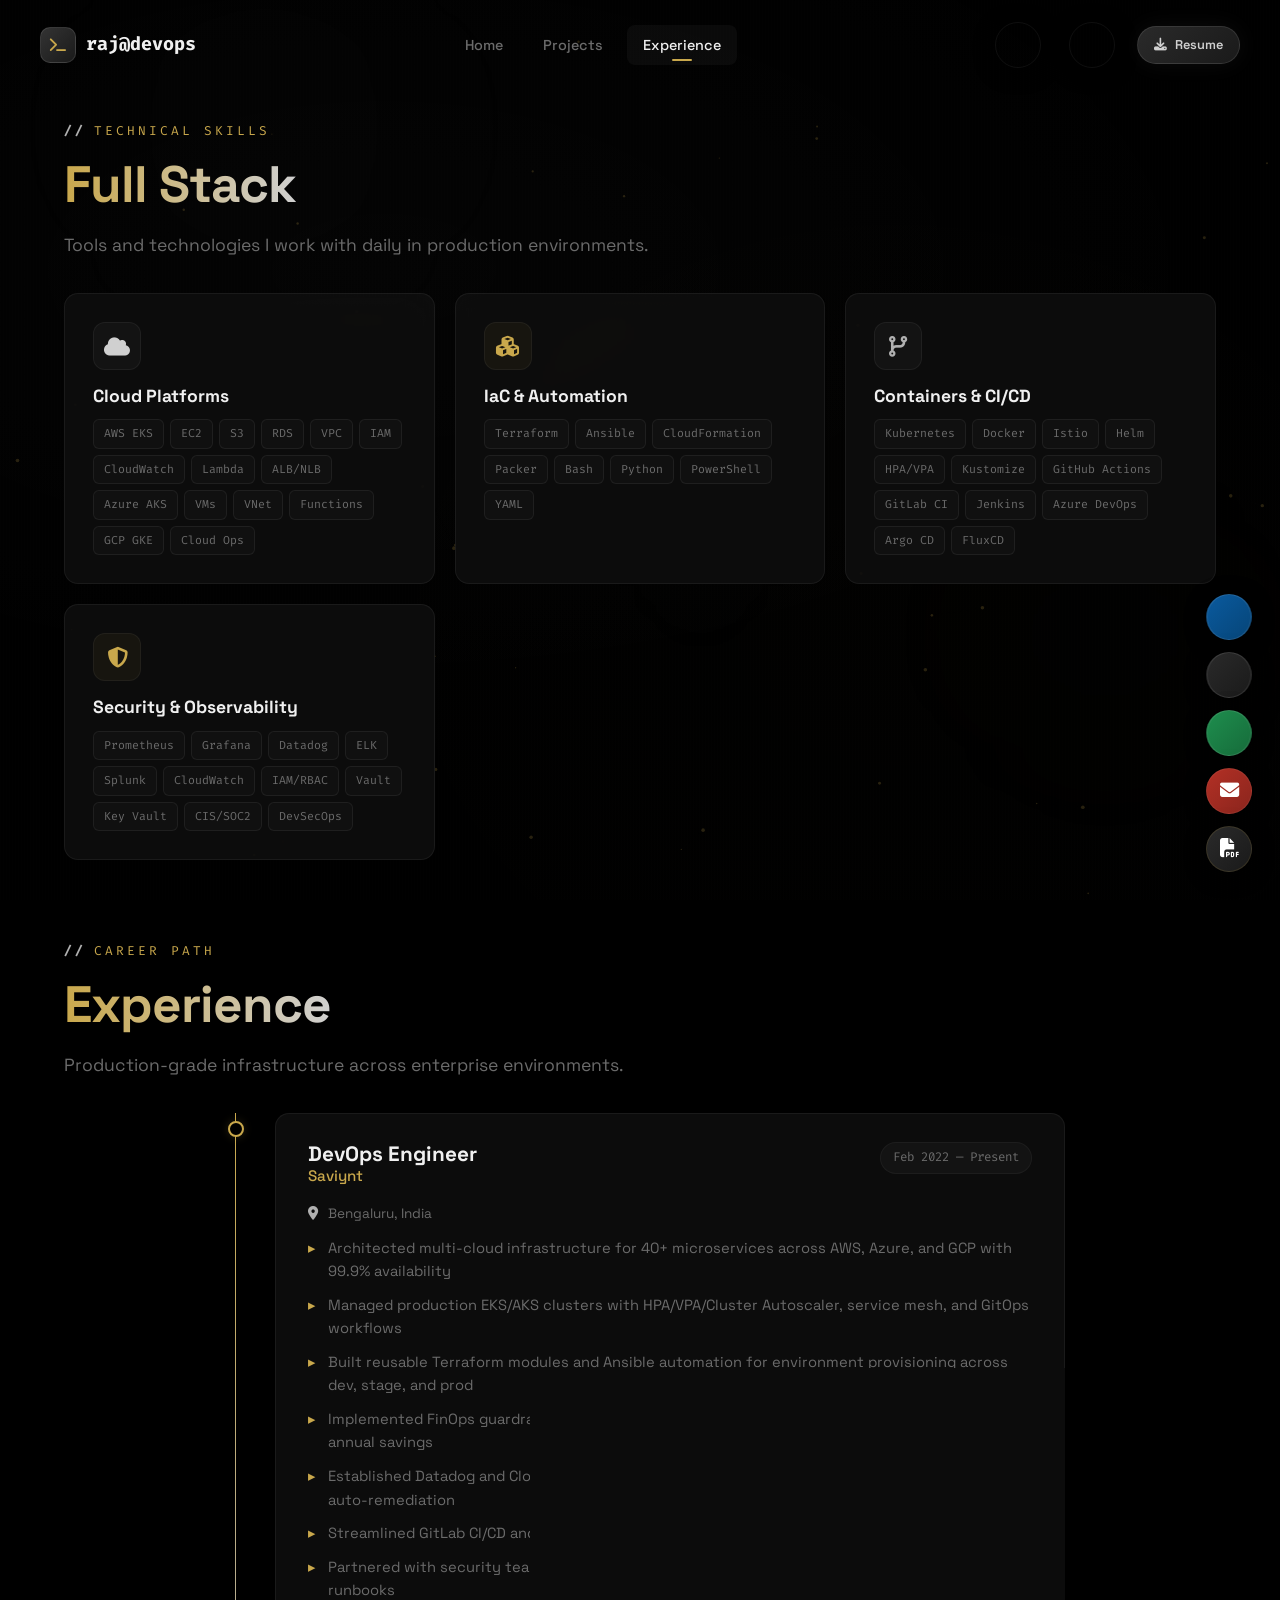
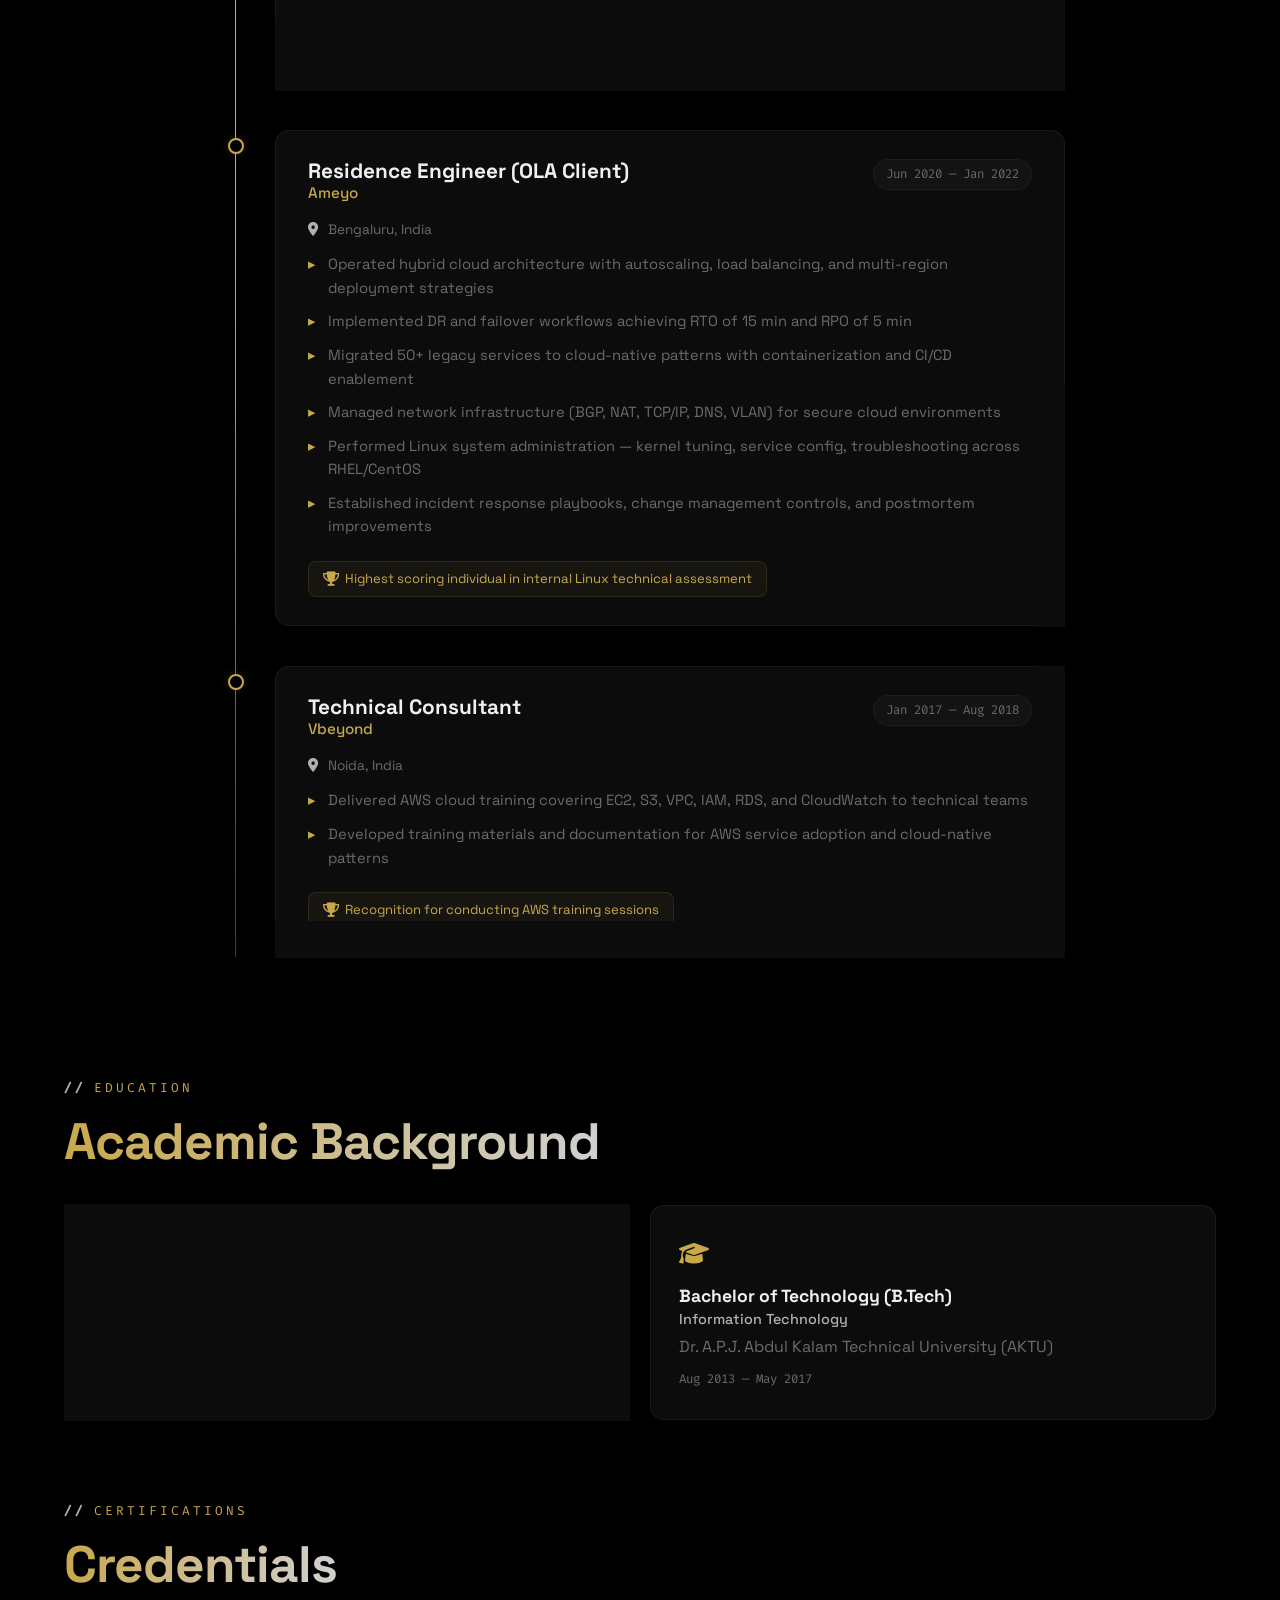
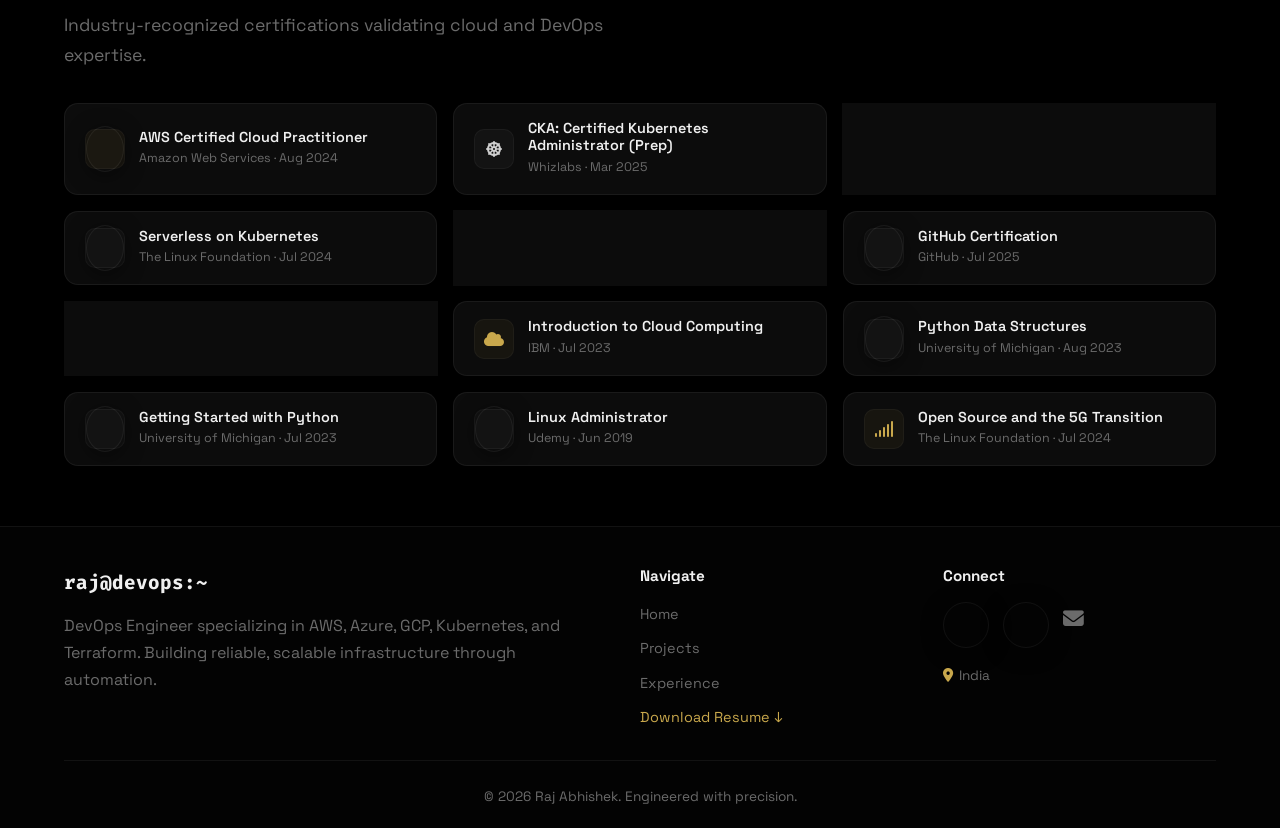
==== commit 3a4d0db8: "Fix: load FontAwesome normally - deferred loading broke icons" ====
--- a/about.html
+++ b/about.html
@@ -19,8 +19,7 @@
   <link rel="preconnect" href="https://fonts.googleapis.com">
   <link rel="preconnect" href="https://fonts.gstatic.com" crossorigin>
   <link rel="preconnect" href="https://cdnjs.cloudflare.com">
-  <link rel="stylesheet" href="https://cdnjs.cloudflare.com/ajax/libs/font-awesome/6.5.0/css/all.min.css" media="print" onload="this.media='all'">
-  <noscript><link rel="stylesheet" href="https://cdnjs.cloudflare.com/ajax/libs/font-awesome/6.5.0/css/all.min.css"></noscript>
+  <link rel="stylesheet" href="https://cdnjs.cloudflare.com/ajax/libs/font-awesome/6.5.0/css/all.min.css">
   <link rel="stylesheet" href="style.css">
 </head>
 <body>
--- a/style.css
+++ b/style.css
@@ -220,15 +220,15 @@
 .cta-links{display:flex;justify-content:center;gap:14px;flex-wrap:wrap}
 
 /* ── DEVOPS PIPELINE ── */
-.pipeline{display:flex;align-items:center;justify-content:center;gap:0;padding:40px 0;flex-wrap:wrap}
+.pipeline{display:flex;align-items:center;justify-content:center;gap:0;padding:40px 0}
 .pipe-stage{display:flex;flex-direction:column;align-items:center;gap:10px}
-.pipe-icon{width:64px;height:64px;border-radius:50%;display:flex;align-items:center;justify-content:center;font-size:1.3rem;color:var(--gold);background:rgba(201,168,76,0.04);border:2px solid rgba(201,168,76,0.12);transition:var(--transition);position:relative}
-.pipe-icon::after{content:'';position:absolute;inset:-4px;border-radius:50%;border:1px solid rgba(201,168,76,0.06);animation:pipePulse 3s ease-in-out infinite}
-@keyframes pipePulse{0%,100%{transform:scale(1);opacity:1}50%{transform:scale(1.15);opacity:0}}
-.pipe-stage span{font-family:var(--mono);font-size:.75rem;color:var(--text-dim);text-transform:uppercase;letter-spacing:1px}
-.pipe-stage:hover .pipe-icon{border-color:var(--gold);background:rgba(201,168,76,0.08);box-shadow:0 0 20px rgba(201,168,76,0.15);transform:translateY(-4px)}
+.pipe-icon{width:68px;height:68px;border-radius:50%;display:flex;align-items:center;justify-content:center;font-size:1.4rem;color:var(--gold);background:rgba(201,168,76,0.08);border:2px solid rgba(201,168,76,0.25);transition:var(--transition);position:relative;box-shadow:0 0 15px rgba(201,168,76,0.08)}
+.pipe-icon::after{content:'';position:absolute;inset:-6px;border-radius:50%;border:1px solid rgba(201,168,76,0.1);animation:pipePulse 3s ease-in-out infinite}
+@keyframes pipePulse{0%,100%{transform:scale(1);opacity:1}50%{transform:scale(1.2);opacity:0}}
+.pipe-stage span{font-family:var(--mono);font-size:.75rem;color:var(--chrome);text-transform:uppercase;letter-spacing:1px}
+.pipe-stage:hover .pipe-icon{border-color:var(--gold);background:rgba(201,168,76,0.12);box-shadow:0 0 25px rgba(201,168,76,0.2);transform:translateY(-4px)}
 .pipe-stage:hover span{color:var(--gold)}
-.pipe-line{width:40px;height:2px;background:rgba(255,255,255,0.06);position:relative;overflow:hidden;margin-bottom:28px}
+.pipe-line{width:40px;height:3px;background:rgba(201,168,76,0.1);position:relative;overflow:hidden;margin-bottom:28px;border-radius:2px}
 .pipe-flow{position:absolute;top:0;left:-100%;width:100%;height:100%;background:linear-gradient(90deg,transparent,var(--gold),transparent);animation:flowPipe 2s linear infinite}
 @keyframes flowPipe{to{left:100%}}
 
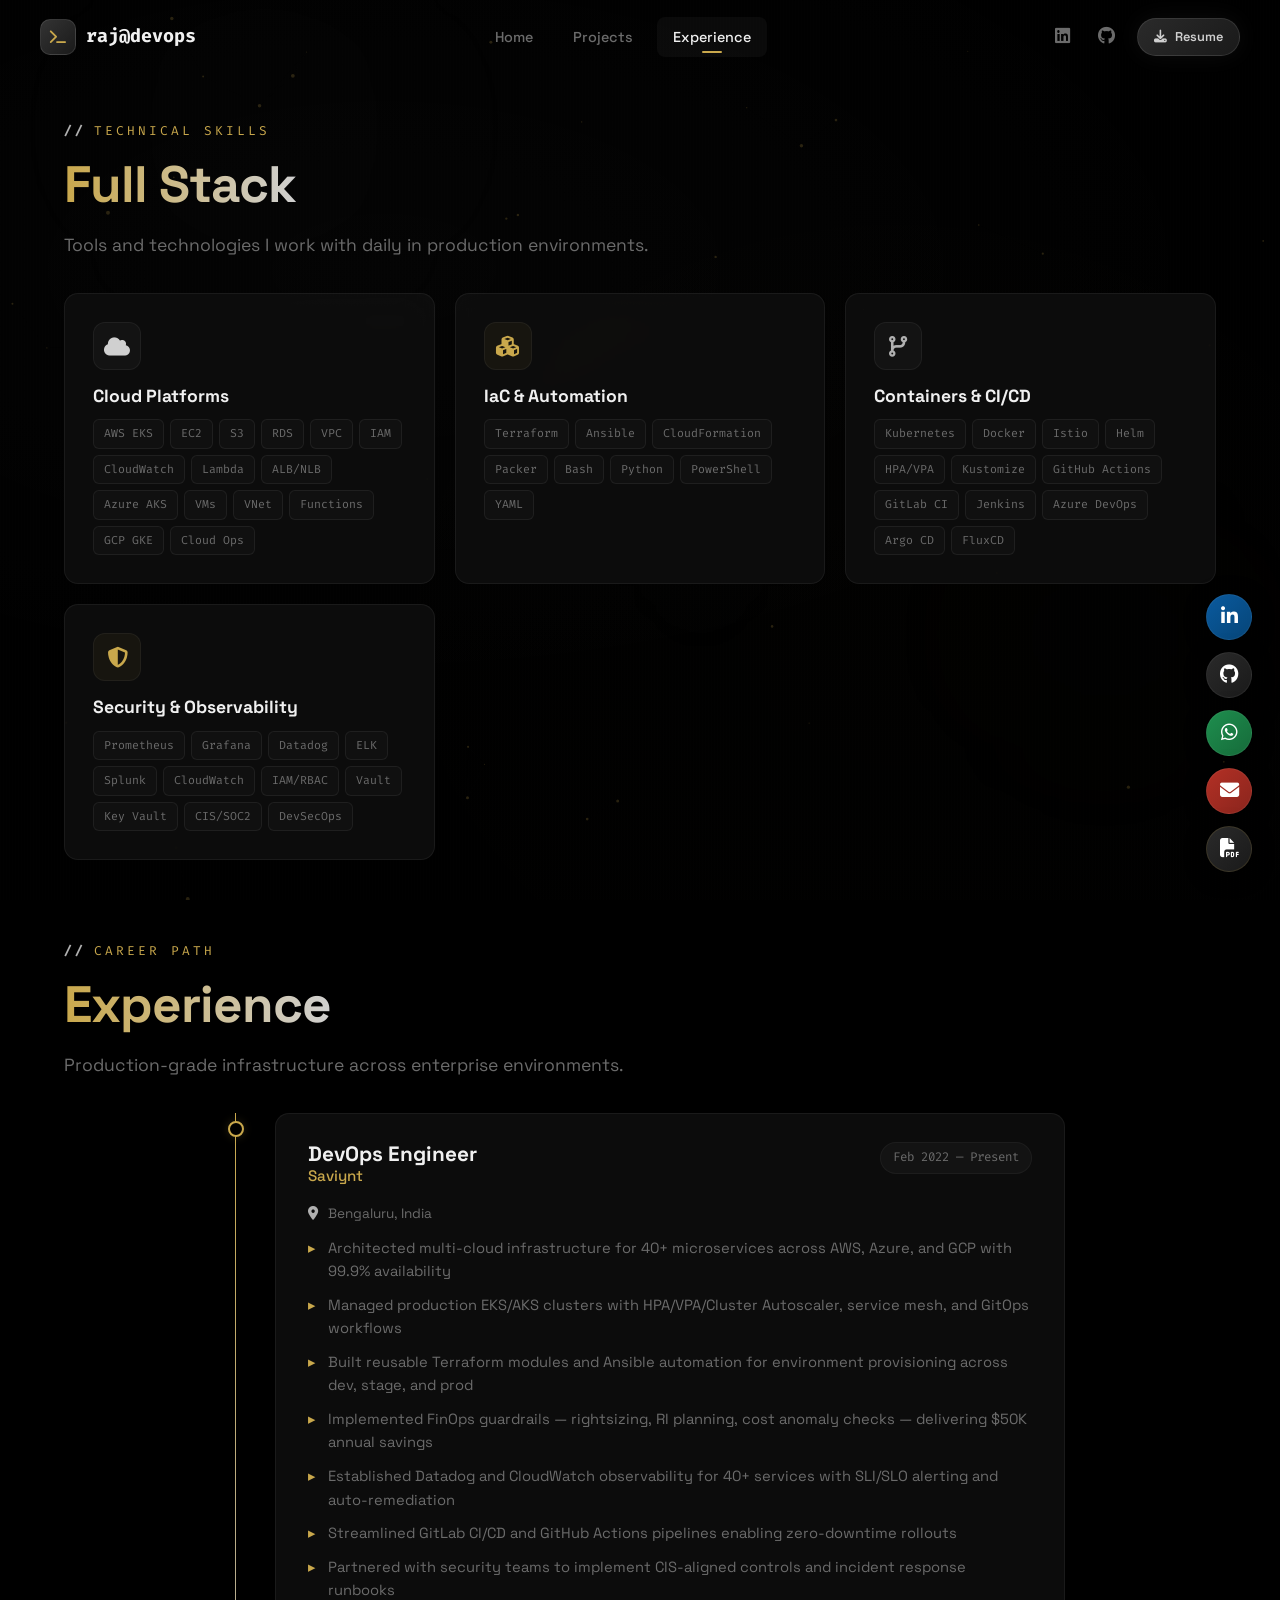
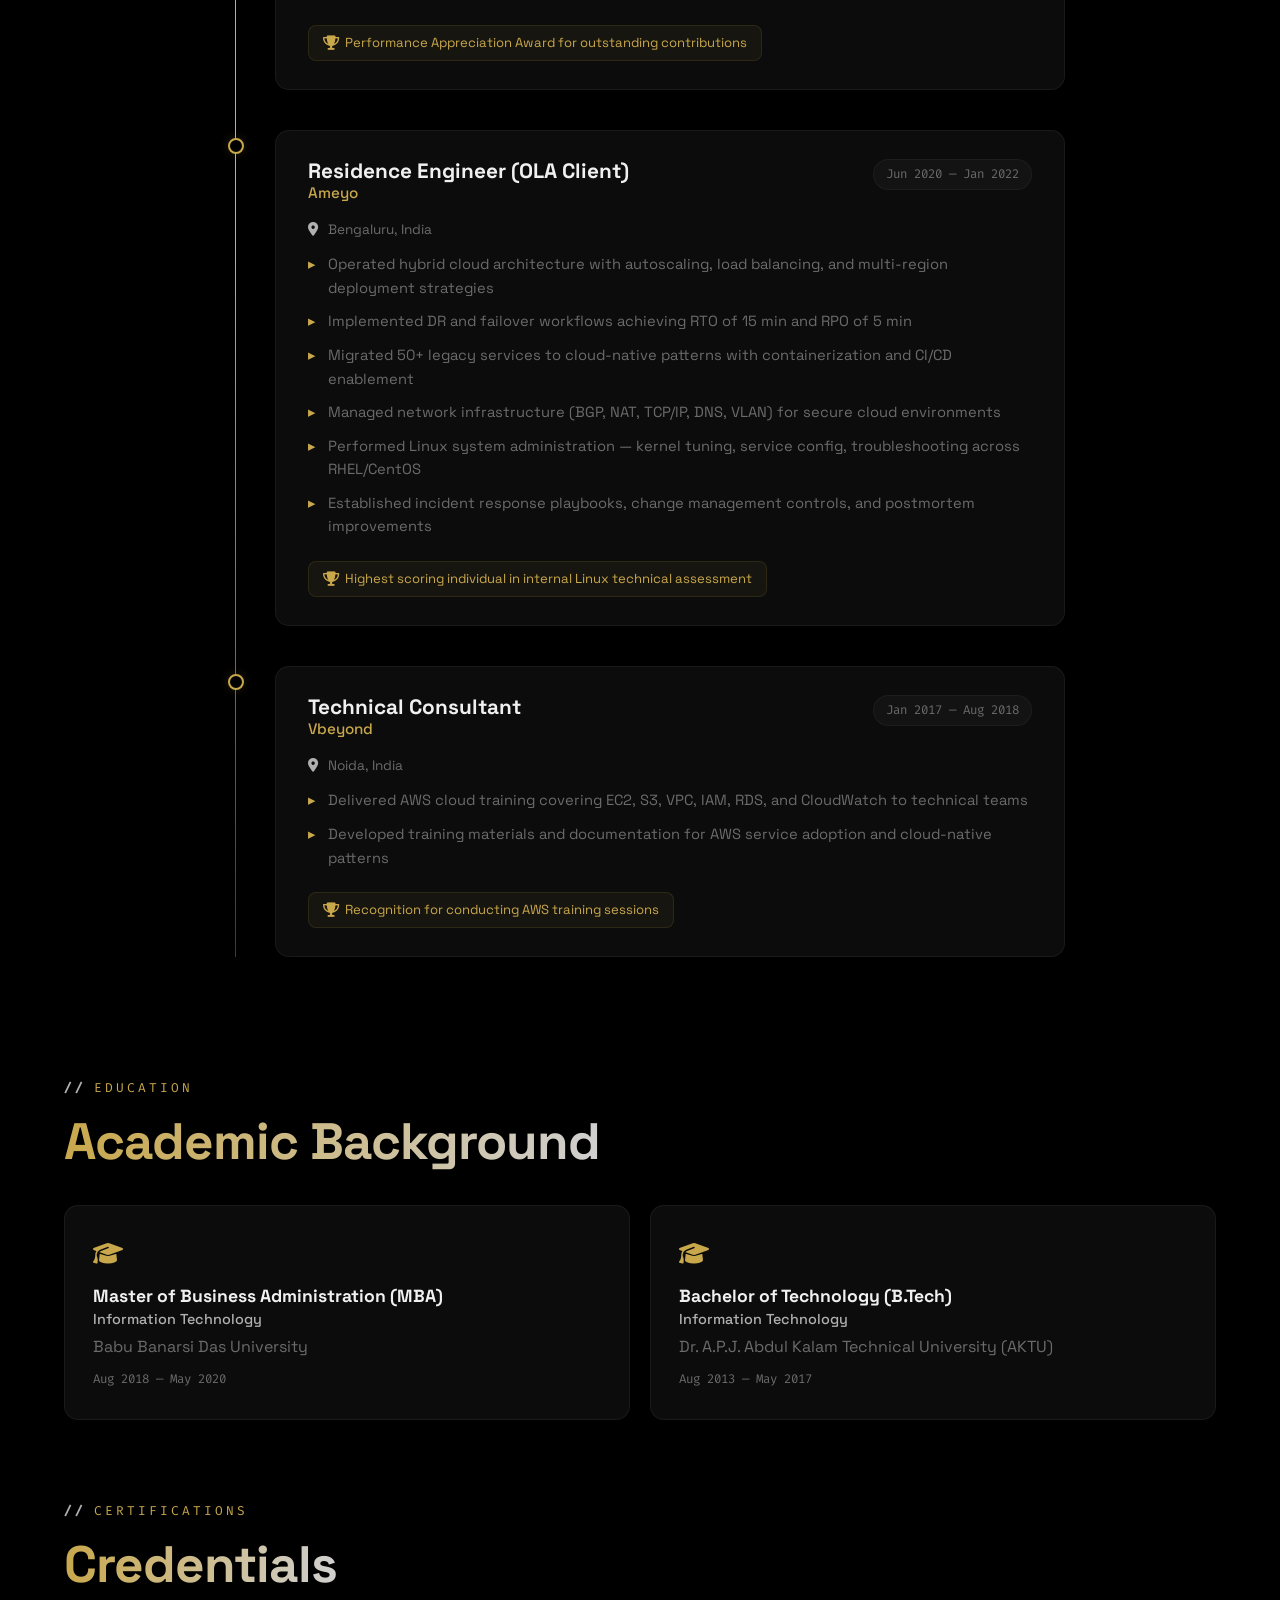
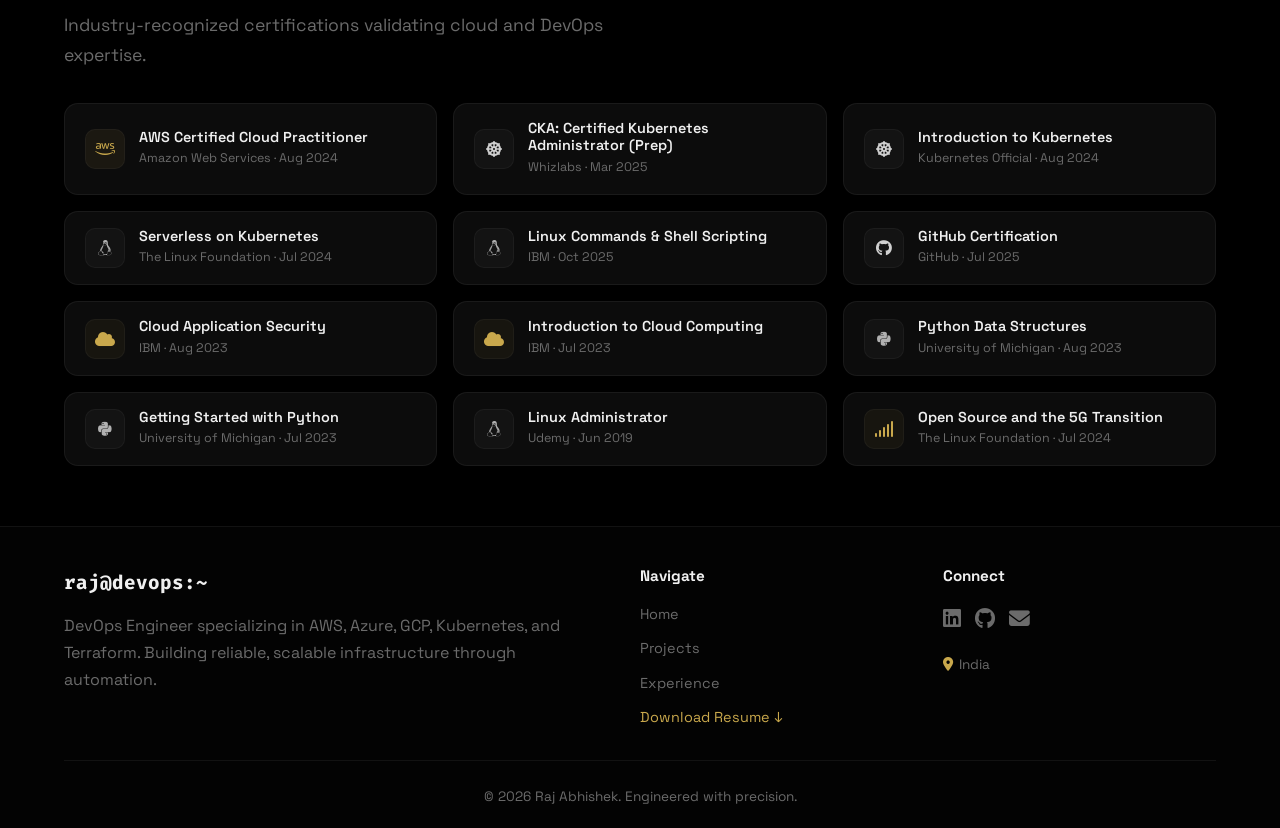
==== commit b96944b0: "Fix: rename .fab to .float-btn - was overriding FontAwesome brand icons" ====
--- a/about.html
+++ b/about.html
@@ -277,11 +277,11 @@
 
   <!-- Floating Actions -->
   <div class="floating-actions" role="complementary" aria-label="Social links">
-    <a href="https://linkedin.com/in/raj-abhishek-devops" target="_blank" rel="noopener noreferrer" class="fab li" aria-label="LinkedIn"><i class="fab fa-linkedin-in"></i></a>
-    <a href="https://github.com/Rajcommit" target="_blank" rel="noopener noreferrer" class="fab gh" aria-label="GitHub"><i class="fab fa-github"></i></a>
-    <a href="https://wa.me/918429860628" target="_blank" rel="noopener noreferrer" class="fab wa" aria-label="WhatsApp"><i class="fab fa-whatsapp"></i></a>
-    <a href="mailto:raj.vbeyond@gmail.com" class="fab em" aria-label="Email"><i class="fas fa-envelope"></i></a>
-    <a href="resume.pdf" download="Raj-Abhishek-DevOps-Resume.pdf" class="fab rs" aria-label="Resume"><i class="fas fa-file-pdf"></i></a>
+    <a href="https://linkedin.com/in/raj-abhishek-devops" target="_blank" rel="noopener noreferrer" class="float-btn li" aria-label="LinkedIn"><i class="fab fa-linkedin-in"></i></a>
+    <a href="https://github.com/Rajcommit" target="_blank" rel="noopener noreferrer" class="float-btn gh" aria-label="GitHub"><i class="fab fa-github"></i></a>
+    <a href="https://wa.me/918429860628" target="_blank" rel="noopener noreferrer" class="float-btn wa" aria-label="WhatsApp"><i class="fab fa-whatsapp"></i></a>
+    <a href="mailto:raj.vbeyond@gmail.com" class="float-btn em" aria-label="Email"><i class="fas fa-envelope"></i></a>
+    <a href="resume.pdf" download="Raj-Abhishek-DevOps-Resume.pdf" class="float-btn rs" aria-label="Resume"><i class="fas fa-file-pdf"></i></a>
   </div>
 
   <footer class="footer">
--- a/style.css
+++ b/style.css
@@ -234,13 +234,13 @@
 
 /* ── FLOATING ACTIONS ── */
 .floating-actions{position:fixed;bottom:28px;right:28px;display:flex;flex-direction:column;gap:12px;z-index:999}
-.fab{width:46px;height:46px;border-radius:50%;display:flex;align-items:center;justify-content:center;font-size:1.2rem;color:#fff;box-shadow:0 4px 20px rgba(0,0,0,0.5);transition:var(--transition);position:relative;border:1px solid rgba(255,255,255,0.06)}
-.fab:hover{transform:scale(1.15) translateY(-3px)}
-.fab.li{background:linear-gradient(135deg,#0a5a9e,#064578)}.fab.gh{background:linear-gradient(135deg,#2a2a2a,#1a1a1a)}
-.fab.wa{background:linear-gradient(135deg,#1e8e4e,#166b3a)}.fab.em{background:linear-gradient(135deg,#b33025,#8a251d)}
-.fab.rs{background:linear-gradient(135deg,#2a2a2a,#1a1a1a);border-color:rgba(201,168,76,0.15)}
-.fab::before{content:attr(aria-label);position:absolute;right:58px;padding:5px 12px;background:rgba(18,18,18,0.95);border:1px solid var(--border);border-radius:8px;font-size:.75rem;font-family:var(--mono);color:var(--text);white-space:nowrap;opacity:0;transform:translateX(8px);transition:var(--transition);pointer-events:none}
-.fab:hover::before{opacity:1;transform:translateX(0)}
+.float-btn{width:46px;height:46px;border-radius:50%;display:flex;align-items:center;justify-content:center;font-size:1.2rem;color:#fff;box-shadow:0 4px 20px rgba(0,0,0,0.5);transition:var(--transition);position:relative;border:1px solid rgba(255,255,255,0.06)}
+.float-btn:hover{transform:scale(1.15) translateY(-3px)}
+.float-btn.li{background:linear-gradient(135deg,#0a5a9e,#064578)}.float-btn.gh{background:linear-gradient(135deg,#2a2a2a,#1a1a1a)}
+.float-btn.wa{background:linear-gradient(135deg,#1e8e4e,#166b3a)}.float-btn.em{background:linear-gradient(135deg,#b33025,#8a251d)}
+.float-btn.rs{background:linear-gradient(135deg,#2a2a2a,#1a1a1a);border-color:rgba(201,168,76,0.15)}
+.float-btn::before{content:attr(aria-label);position:absolute;right:58px;padding:5px 12px;background:rgba(18,18,18,0.95);border:1px solid var(--border);border-radius:8px;font-size:.75rem;font-family:var(--mono);color:var(--text);white-space:nowrap;opacity:0;transform:translateX(8px);transition:var(--transition);pointer-events:none}
+.float-btn:hover::before{opacity:1;transform:translateX(0)}
 
 /* ── FOOTER ── */
 .footer{border-top:1px solid var(--border);padding:40px 0 20px;background:rgba(5,5,5,0.6)}
@@ -264,7 +264,7 @@
 @keyframes blink{50%{opacity:0}}
 
 /* ── ACCESSIBILITY ── */
-a:focus-visible,.btn:focus-visible,.fab:focus-visible,.mobile-toggle:focus-visible,.nav-social:focus-visible{outline:2px solid var(--gold);outline-offset:3px;border-radius:4px}
+a:focus-visible,.btn:focus-visible,.float-btn:focus-visible,.mobile-toggle:focus-visible,.nav-social:focus-visible{outline:2px solid var(--gold);outline-offset:3px;border-radius:4px}
 .nav-links a:focus-visible{outline-offset:2px;border-radius:8px}
 .glass-card:focus-visible{outline:2px solid var(--gold);outline-offset:2px}
 .skip-link{position:absolute;top:-100%;left:16px;padding:8px 16px;background:var(--gold);color:var(--bg-void);font-weight:700;border-radius:0 0 8px 8px;z-index:9999;font-size:.9rem}
@@ -291,7 +291,7 @@
   .cta-links{flex-direction:column;align-items:center}
   .tl-item{padding-left:45px}
   .floating-actions{bottom:16px;right:16px;gap:10px}
-  .fab{width:40px;height:40px;font-size:1rem}
+  .float-btn{width:40px;height:40px;font-size:1rem}
   .hero-icons{display:none}
   .pipeline{gap:4px}.pipe-line{width:20px}.pipe-icon{width:48px;height:48px;font-size:1rem}
 }
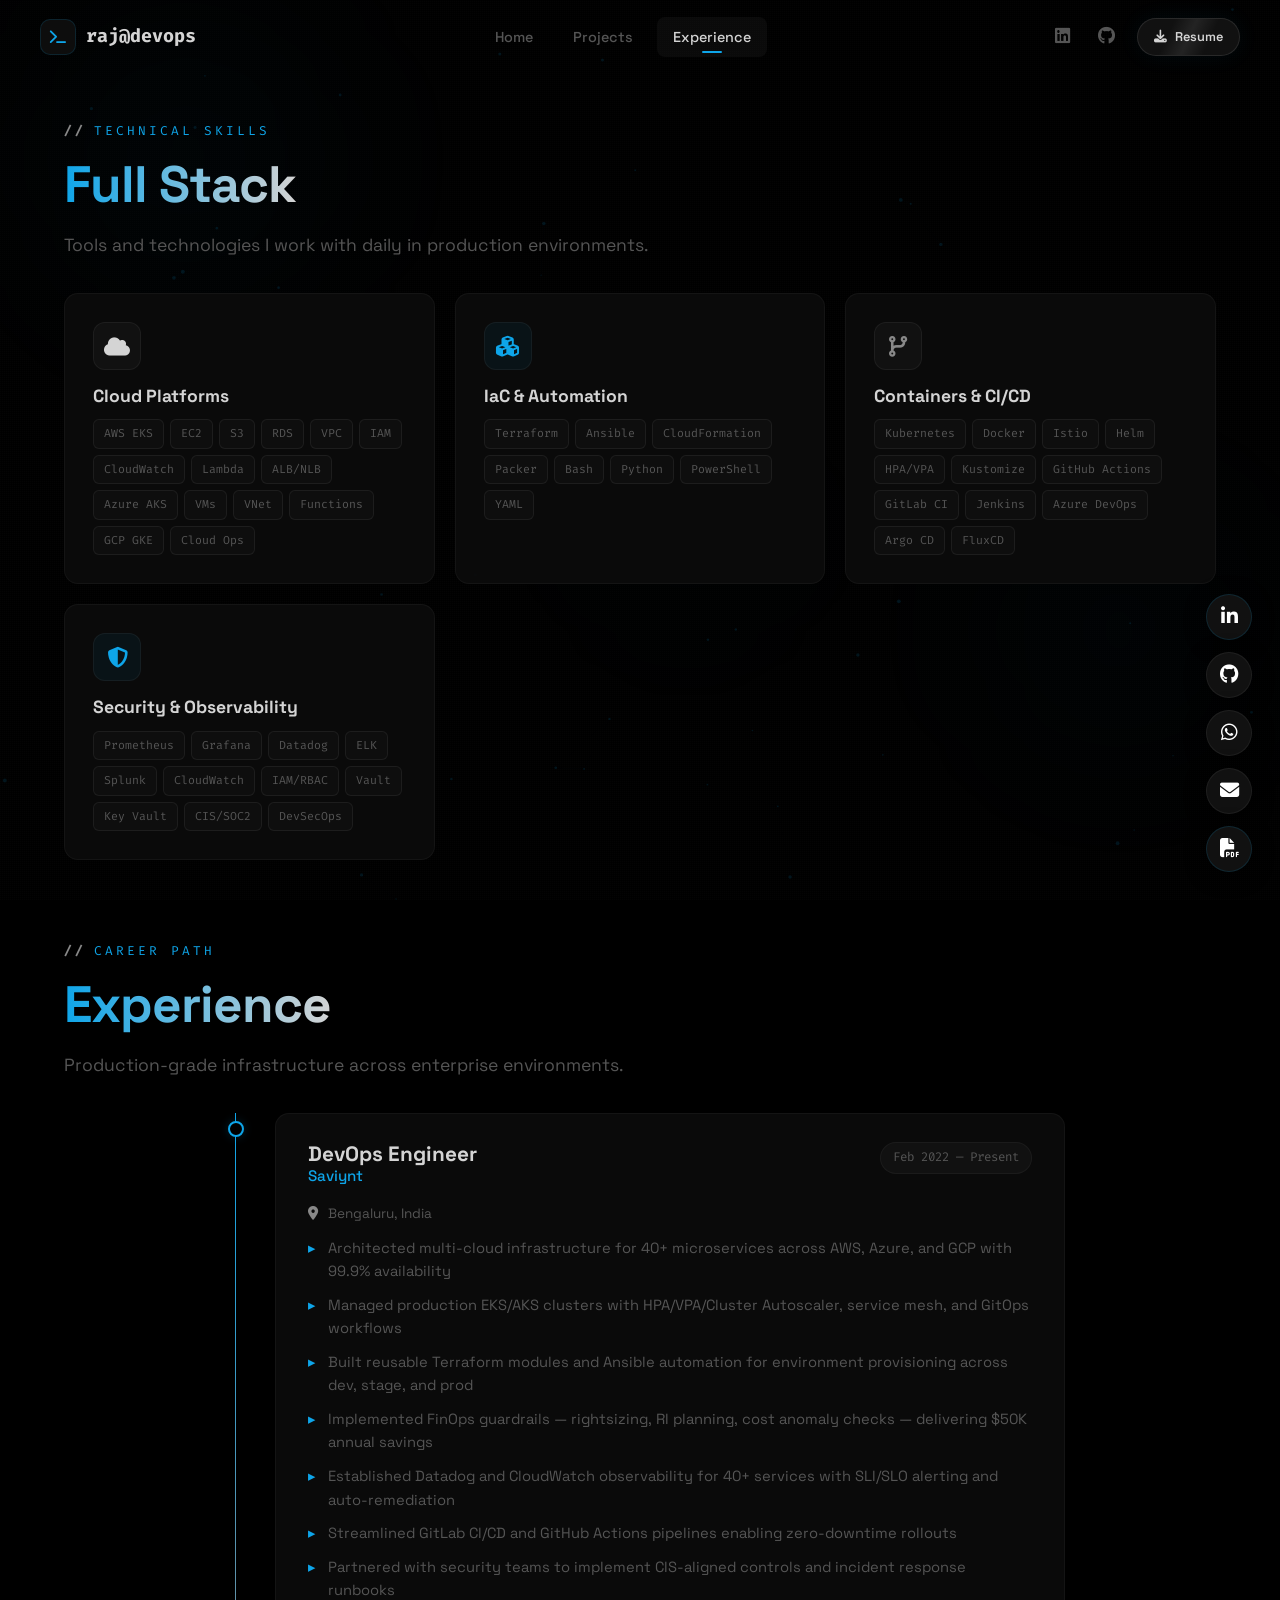
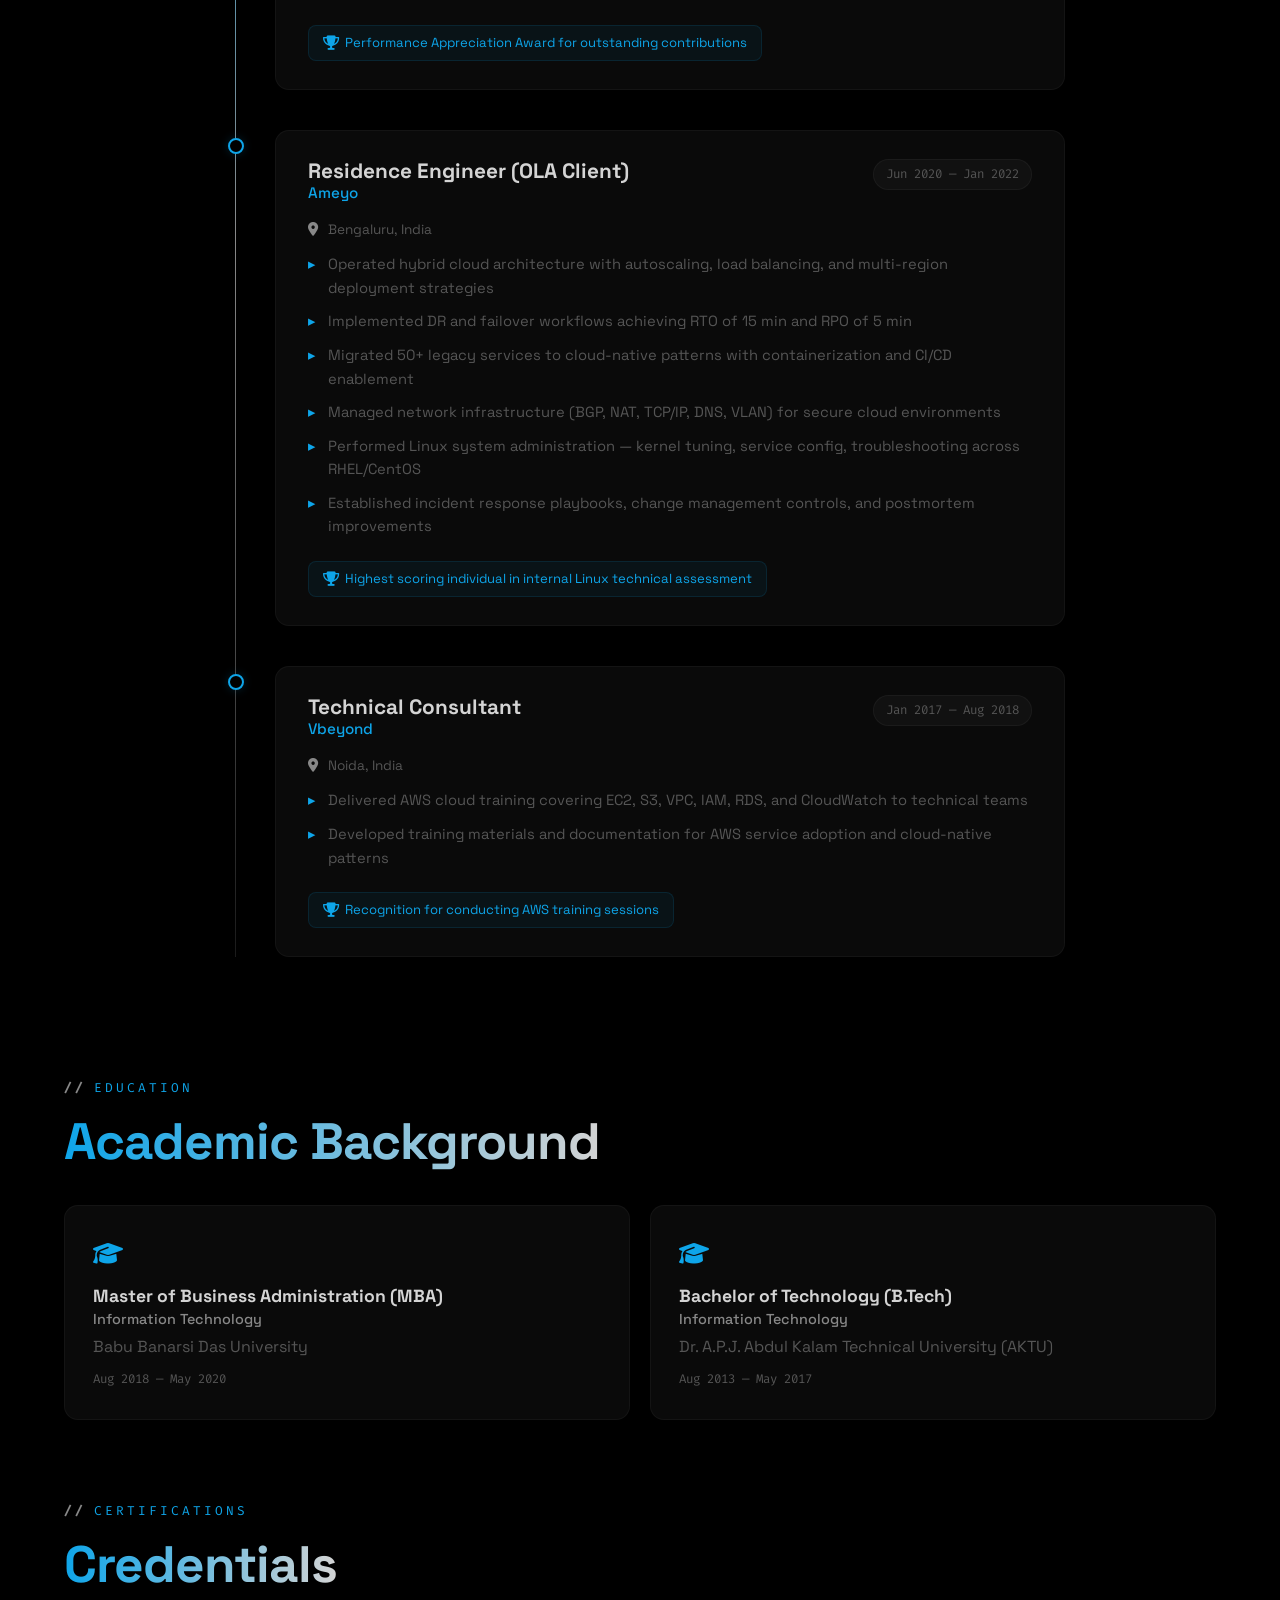
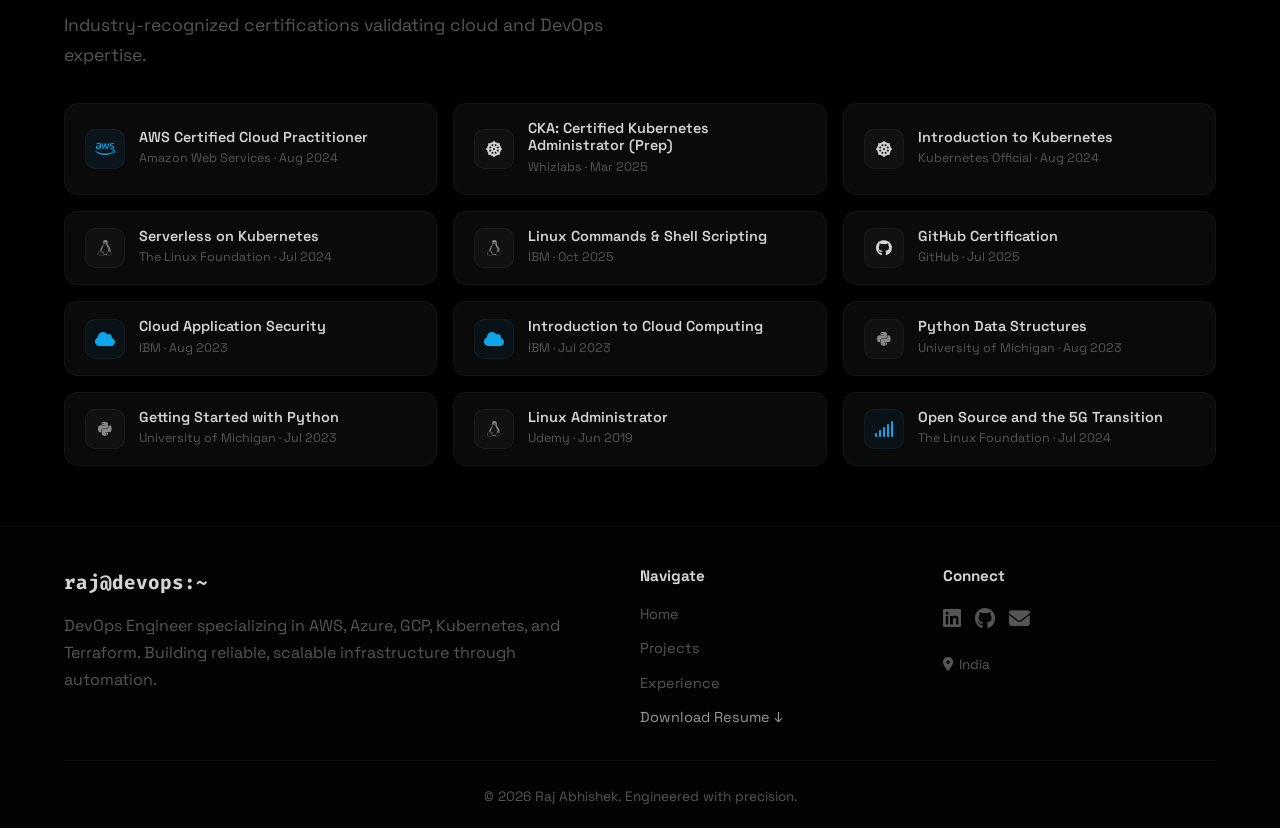
==== commit 13ba8c0e: "Fix: clean card hover, add profile photo, add favicon" ====
--- a/about.html
+++ b/about.html
@@ -5,6 +5,7 @@
   <meta name="viewport" content="width=device-width, initial-scale=1.0">
   <meta name="description" content="Raj Abhishek — Experience, Skills, Education & Certifications">
   <title>Experience | Raj Abhishek</title>
+  <link rel="icon" href="favicon.svg" type="image/svg+xml">
   <link rel="canonical" href="https://rajcommit.github.io/portfolio-devops/about.html">
   <meta property="og:type" content="website">
   <meta property="og:title" content="Experience | Raj Abhishek">
--- a/style.css
+++ b/style.css
@@ -1,27 +1,27 @@
 /* ═══════════════════════════════════════════════════════
-   RAJ ABHISHEK — METALLIC BLACK THEME
-   True black + chrome silver + brushed gold
+   RAJ ABHISHEK — DARK CARBON THEME
+   Pure black + subtle cyan trace
    ═══════════════════════════════════════════════════════ */
 @import url('https://fonts.googleapis.com/css2?family=Space+Grotesk:wght@400;500;600;700&family=Fira+Code:wght@400;500;700&display=swap');
 
 :root{
   --bg-void:#000000;
   --bg-base:#050505;
-  --bg-card:rgba(18,18,18,0.7);
-  --bg-card-hover:rgba(28,28,28,0.8);
-  --text:#d4d4d4;
-  --text-dim:#6b6b6b;
-  --text-bright:#f0f0f0;
-  --chrome:#b0b0b0;
-  --silver:#d0d0d0;
-  --gold:#c9a84c;
-  --steel:#3a3a3a;
-  --white-glow:rgba(200,200,200,0.06);
-  --border:rgba(255,255,255,0.06);
-  --border-glow:rgba(200,200,200,0.12);
-  --metal-shine:linear-gradient(135deg,rgba(255,255,255,0.03) 0%,rgba(255,255,255,0.08) 50%,rgba(255,255,255,0.03) 100%);
-  --glow-silver:0 0 25px rgba(200,200,200,0.06);
-  --glow-gold:0 0 25px rgba(201,168,76,0.08);
+  --bg-card:rgba(13,13,13,0.8);
+  --bg-card-hover:rgba(20,20,20,0.85);
+  --text:#999;
+  --text-dim:#555;
+  --text-bright:#d4d4d4;
+  --cyan:#0ea5e9;
+  --cyan-dim:rgba(14,165,233,0.08);
+  --cyan-mid:rgba(14,165,233,0.15);
+  --cyan-glow:rgba(14,165,233,0.12);
+  --gray:#888;
+  --dark:#1a1a1a;
+  --border:rgba(255,255,255,0.04);
+  --border-glow:rgba(14,165,233,0.12);
+  --glow:0 0 25px rgba(14,165,233,0.06);
+  --glow-strong:0 0 30px rgba(14,165,233,0.1);
   --font:'Space Grotesk',system-ui,sans-serif;
   --mono:'Fira Code','JetBrains Mono',monospace;
   --radius:14px;
@@ -32,18 +32,17 @@
 html{scroll-behavior:smooth;font-size:16px;scroll-padding-top:80px}
 body{background:var(--bg-void);color:var(--text);font-family:var(--font);line-height:1.7;overflow-x:hidden;-webkit-font-smoothing:antialiased}
 
-/* Subtle brushed metal texture */
+/* Carbon fiber texture */
 body::before{content:'';position:fixed;inset:0;background:
-  repeating-linear-gradient(90deg,rgba(255,255,255,0.008) 0px,transparent 1px,transparent 3px),
-  radial-gradient(ellipse 70% 50% at 30% 30%,rgba(255,255,255,0.015),transparent),
-  radial-gradient(ellipse 50% 60% at 70% 70%,rgba(201,168,76,0.008),transparent);
-  z-index:-2;pointer-events:none}
-
-/* Ambient metallic reflections */
+  repeating-linear-gradient(0deg,rgba(255,255,255,0.01) 0px,transparent 1px,transparent 2px),
+  repeating-linear-gradient(90deg,rgba(255,255,255,0.01) 0px,transparent 1px,transparent 2px);
+  background-size:4px 4px;z-index:-2;pointer-events:none}
+
+/* Ambient — barely visible cyan traces */
 .orb{position:fixed;border-radius:50%;pointer-events:none;z-index:-1;animation:drift 25s ease-in-out infinite alternate}
-.orb-1{width:400px;height:400px;top:-8%;left:5%;background:radial-gradient(circle,rgba(255,255,255,0.025),transparent 70%);filter:blur(100px)}
-.orb-2{width:350px;height:350px;bottom:10%;right:0;background:radial-gradient(circle,rgba(201,168,76,0.02),transparent 70%);filter:blur(100px);animation-delay:-12s}
-.orb-3{width:250px;height:250px;top:45%;left:45%;background:radial-gradient(circle,rgba(255,255,255,0.015),transparent 70%);filter:blur(100px);animation-delay:-6s}
+.orb-1{width:500px;height:500px;top:-10%;left:-5%;background:radial-gradient(circle,rgba(14,165,233,0.04),transparent 60%);filter:blur(80px)}
+.orb-2{width:450px;height:450px;bottom:5%;right:-5%;background:radial-gradient(circle,rgba(14,165,233,0.03),transparent 60%);filter:blur(80px);animation-delay:-12s}
+.orb-3{width:350px;height:350px;top:40%;left:40%;background:radial-gradient(circle,rgba(14,165,233,0.02),transparent 60%);filter:blur(80px);animation-delay:-6s}
 @keyframes drift{0%{transform:translate(0,0)}50%{transform:translate(30px,-20px)}100%{transform:translate(-20px,25px)}}
 
 a{text-decoration:none;color:inherit;transition:var(--transition)}
@@ -51,12 +50,12 @@
 p{color:var(--text-dim);font-size:1rem}
 .container{max-width:1200px;margin:0 auto;padding:0 24px}
 .section{padding:60px 0}
-.section-label{font-family:var(--mono);font-size:.8rem;color:var(--gold);text-transform:uppercase;letter-spacing:3px;margin-bottom:12px;display:flex;align-items:center;gap:8px}
-.section-label::before{content:'//';color:var(--chrome);font-weight:700}
+.section-label{font-family:var(--mono);font-size:.8rem;color:var(--cyan);text-transform:uppercase;letter-spacing:3px;margin-bottom:12px;display:flex;align-items:center;gap:8px}
+.section-label::before{content:'//';color:var(--gray);font-weight:700}
 .section-title{font-size:clamp(2rem,5vw,3.2rem);margin-bottom:16px;letter-spacing:-1px}
 .section-desc{font-size:1.1rem;max-width:600px;margin-bottom:32px}
 /* Animated gradient text */
-.gradient-text{background:linear-gradient(270deg,var(--silver),var(--gold),var(--silver),var(--gold));background-size:300% 300%;-webkit-background-clip:text;-webkit-text-fill-color:transparent;background-clip:text;animation:shimmer 6s ease infinite}
+.gradient-text{background:linear-gradient(270deg,var(--text-bright),var(--cyan),var(--text-bright),var(--cyan));background-size:300% 300%;-webkit-background-clip:text;-webkit-text-fill-color:transparent;background-clip:text;animation:shimmer 6s ease infinite}
 @keyframes shimmer{0%{background-position:0% 50%}50%{background-position:100% 50%}100%{background-position:0% 50%}}
 
 /* ── NAVBAR ── */
@@ -64,111 +63,109 @@
 .navbar-inner{display:flex;align-items:center;justify-content:space-between;padding:16px 0}
 .navbar.scrolled{background:rgba(0,0,0,0.92);backdrop-filter:blur(20px);border-bottom:1px solid var(--border)}
 .brand{display:flex;align-items:center;gap:10px;font-family:var(--mono);font-weight:700;font-size:1.15rem;color:var(--text-bright)}
-.brand-icon{width:36px;height:36px;border-radius:10px;background:linear-gradient(135deg,#333,#1a1a1a);border:1px solid rgba(255,255,255,0.1);display:flex;align-items:center;justify-content:center;font-size:.9rem;color:var(--gold)}
+.brand-icon{width:36px;height:36px;border-radius:10px;background:#0d0d0d;border:1px solid rgba(14,165,233,0.15);display:flex;align-items:center;justify-content:center;font-size:.9rem;color:var(--cyan)}
 .nav-links{display:flex;gap:8px}
 .nav-links a{padding:8px 16px;border-radius:8px;font-size:.9rem;font-weight:500;color:var(--text-dim);position:relative}
 .nav-links a:hover,.nav-links a.active{color:var(--text-bright);background:rgba(255,255,255,0.04)}
-.nav-links a.active::after{content:'';position:absolute;bottom:4px;left:50%;transform:translateX(-50%);width:20px;height:2px;background:var(--gold);border-radius:2px}
+.nav-links a.active::after{content:'';position:absolute;bottom:4px;left:50%;transform:translateX(-50%);width:20px;height:2px;background:var(--cyan);border-radius:2px}
 .nav-actions{display:flex;align-items:center;gap:16px}
 .nav-social{color:var(--text-dim);font-size:1.1rem;padding:6px}
-.nav-social:hover{color:var(--silver);transform:translateY(-2px)}
+.nav-social:hover{color:var(--text-bright);transform:translateY(-2px)}
 
 /* Buttons */
 .btn{display:inline-flex;align-items:center;gap:8px;padding:10px 22px;border-radius:100px;font-weight:600;font-size:.88rem;transition:var(--transition);cursor:pointer;border:none}
-.btn-glow{background:linear-gradient(135deg,#2a2a2a,#1a1a1a);color:var(--silver);border:1px solid rgba(255,255,255,0.1);box-shadow:var(--glow-silver)}
-.btn-glow:hover{transform:translateY(-2px);border-color:var(--gold);color:var(--gold);box-shadow:var(--glow-gold),0 8px 30px rgba(0,0,0,0.5)}
+.btn-glow{background:#111;color:var(--text-bright);border:1px solid rgba(255,255,255,0.1);box-shadow:var(--glow);position:relative;overflow:hidden}
+.btn-glow::after{content:'';position:absolute;top:-50%;left:-50%;width:200%;height:200%;background:linear-gradient(90deg,transparent 40%,rgba(255,255,255,0.08) 50%,transparent 60%);transform:rotate(25deg);animation:btnShimmer 3s ease-in-out infinite}
+@keyframes btnShimmer{0%{transform:translateX(-100%) rotate(25deg)}100%{transform:translateX(100%) rotate(25deg)}}
+.btn-glow:hover{transform:translateY(-2px);border-color:var(--cyan);color:var(--cyan);box-shadow:var(--glow-strong),0 8px 30px rgba(0,0,0,0.5)}
 .btn-ghost{background:transparent;color:var(--text);border:1px solid var(--border)}
-.btn-ghost:hover{border-color:rgba(255,255,255,0.15);color:var(--silver);background:rgba(255,255,255,0.02)}
+.btn-ghost:hover{border-color:rgba(255,255,255,0.15);color:var(--text-bright);background:rgba(255,255,255,0.02)}
 .btn-sm{padding:7px 16px;font-size:.8rem}
 .mobile-toggle{display:none;background:none;border:none;color:var(--text);font-size:1.4rem;cursor:pointer}
 
 /* ── HERO FLOATING ICONS ── */
 .hero{position:relative;overflow:hidden;padding:150px 0 80px}
 .hero-icons{position:absolute;inset:0;pointer-events:none;z-index:0}
-.float-icon{position:absolute;width:50px;height:50px;border-radius:12px;display:flex;align-items:center;justify-content:center;font-size:1.3rem;color:var(--gold);background:rgba(201,168,76,0.04);border:1px solid rgba(201,168,76,0.08);backdrop-filter:blur(4px);animation:floatIcon 8s ease-in-out infinite;opacity:0.5}
-.float-icon:hover{opacity:1;border-color:var(--gold)}
-.fi-1{top:15%;left:5%;animation-delay:0s}.fi-2{top:25%;right:8%;animation-delay:-1s;color:var(--silver);background:rgba(255,255,255,0.03);border-color:rgba(255,255,255,0.06)}
-.fi-3{top:60%;left:3%;animation-delay:-2s}.fi-4{bottom:20%;right:5%;animation-delay:-3s;color:var(--silver);background:rgba(255,255,255,0.03);border-color:rgba(255,255,255,0.06)}
-.fi-5{top:10%;left:40%;animation-delay:-4s}.fi-6{bottom:30%;left:8%;animation-delay:-5s;color:var(--silver);background:rgba(255,255,255,0.03);border-color:rgba(255,255,255,0.06)}
+.float-icon{position:absolute;width:50px;height:50px;border-radius:12px;display:flex;align-items:center;justify-content:center;font-size:1.3rem;color:var(--cyan);background:rgba(14,165,233,0.04);border:1px solid rgba(14,165,233,0.08);backdrop-filter:blur(4px);animation:floatIcon 8s ease-in-out infinite;opacity:0.5}
+.float-icon:hover{opacity:1;border-color:var(--cyan)}
+.fi-1{top:15%;left:5%;animation-delay:0s}.fi-2{top:25%;right:8%;animation-delay:-1s;color:var(--text-bright);background:rgba(255,255,255,0.03);border-color:rgba(255,255,255,0.06)}
+.fi-3{top:60%;left:3%;animation-delay:-2s}.fi-4{bottom:20%;right:5%;animation-delay:-3s;color:var(--text-bright);background:rgba(255,255,255,0.03);border-color:rgba(255,255,255,0.06)}
+.fi-5{top:10%;left:40%;animation-delay:-4s}.fi-6{bottom:30%;left:8%;animation-delay:-5s;color:var(--text-bright);background:rgba(255,255,255,0.03);border-color:rgba(255,255,255,0.06)}
 .fi-7{top:45%;right:3%;animation-delay:-6s}.fi-8{bottom:10%;left:35%;animation-delay:-7s}
 @keyframes floatIcon{0%,100%{transform:translateY(0) rotate(0deg)}25%{transform:translateY(-15px) rotate(3deg)}50%{transform:translateY(-8px) rotate(-2deg)}75%{transform:translateY(-20px) rotate(1deg)}}
 .hero-grid{position:relative;z-index:1}
 .hero-grid{display:grid;grid-template-columns:1fr 1fr;gap:60px;align-items:center}
-.hero-badge{display:inline-flex;align-items:center;gap:8px;padding:6px 16px;background:rgba(201,168,76,0.06);border:1px solid rgba(201,168,76,0.12);border-radius:100px;font-family:var(--mono);font-size:.78rem;color:var(--gold);margin-bottom:24px}
-.hero-badge .pulse{width:8px;height:8px;border-radius:50%;background:var(--gold);animation:pulse 2s ease-in-out infinite}
+.hero-badge{display:inline-flex;align-items:center;gap:8px;padding:6px 16px;background:rgba(14,165,233,0.06);border:1px solid rgba(14,165,233,0.12);border-radius:100px;font-family:var(--mono);font-size:.78rem;color:var(--cyan);margin-bottom:24px}
+.hero-badge .pulse{width:8px;height:8px;border-radius:50%;background:var(--cyan);animation:pulse 2s ease-in-out infinite}
 @keyframes pulse{0%,100%{opacity:1;transform:scale(1)}50%{opacity:.5;transform:scale(1.5)}}
-.hero h1{font-size:clamp(2.8rem,6vw,4.5rem);letter-spacing:-2px;margin-bottom:16px;text-shadow:0 0 40px rgba(201,168,76,0.08)}
+.hero h1{font-size:clamp(2.8rem,6vw,4.5rem);letter-spacing:-2px;margin-bottom:16px;text-shadow:0 0 40px rgba(14,165,233,0.08)}
 .hero-role{font-size:clamp(1.2rem,3vw,1.8rem);color:var(--text-dim);margin-bottom:24px;font-weight:400}
-.hero-role span{color:var(--silver);font-weight:600}
+.hero-role span{color:var(--text-bright);font-weight:600}
 .hero-desc{font-size:1.1rem;max-width:520px;margin-bottom:36px;line-height:1.8}
 .hero-actions{display:flex;gap:14px;flex-wrap:wrap}
 
-/* Terminal — dark chrome with scan line */
-.terminal{background:rgba(10,10,10,0.9);border:1px solid rgba(255,255,255,0.06);border-radius:var(--radius);overflow:hidden;box-shadow:0 1px 0 rgba(255,255,255,0.03) inset,0 20px 60px rgba(0,0,0,0.6);position:relative}
-.terminal::after{content:'';position:absolute;top:0;left:0;right:0;height:2px;background:linear-gradient(90deg,transparent,var(--gold),transparent);opacity:.4;animation:scanLine 3s ease-in-out infinite}
+/* Terminal — dark chrome with animated border + scan line */
+.terminal{background:rgba(10,10,10,0.9);border:1px solid rgba(14,165,233,0.12);border-radius:var(--radius);overflow:hidden;box-shadow:0 1px 0 rgba(255,255,255,0.03) inset,0 0 30px rgba(14,165,233,0.04),0 20px 60px rgba(0,0,0,0.6);position:relative}
+.terminal::after{content:'';position:absolute;top:0;left:0;right:0;height:2px;background:linear-gradient(90deg,transparent,var(--cyan),transparent);opacity:.4;animation:scanLine 3s ease-in-out infinite}
 @keyframes scanLine{0%{top:40px;opacity:.4}50%{opacity:.15}100%{top:calc(100% - 2px);opacity:.4}}
 .terminal-bar{display:flex;align-items:center;gap:8px;padding:12px 16px;background:linear-gradient(180deg,rgba(255,255,255,0.03),rgba(255,255,255,0.01));border-bottom:1px solid rgba(255,255,255,0.05)}
 .terminal-dot{width:12px;height:12px;border-radius:50%}
-.terminal-dot.r{background:#5c3a3a}.terminal-dot.y{background:#5c5234}.terminal-dot.g{background:#3a5c3a}
+.terminal-dot.r{background:#333}.terminal-dot.y{background:#444}.terminal-dot.g{background:rgba(14,165,233,0.4)}
 .terminal-title{margin-left:12px;font-family:var(--mono);font-size:.78rem;color:var(--text-dim)}
 .terminal-body{padding:20px;font-family:var(--mono);font-size:.85rem;line-height:1.8}
-.terminal-body .prompt{color:var(--gold)}
-.terminal-body .cmd{color:var(--silver)}
+.terminal-body .prompt{color:var(--cyan)}
+.terminal-body .cmd{color:var(--text-bright)}
 .terminal-body .output{color:var(--text-dim)}
-.terminal-body .key{color:var(--chrome)}
-.terminal-body .val{color:var(--gold)}
-.terminal-body .success{color:#5a8a5a}
+.terminal-body .key{color:var(--gray)}
+.terminal-body .val{color:var(--cyan)}
+.terminal-body .success{color:var(--cyan)}
 
 /* ── STATS with rings ── */
-.stats-bar{padding:50px 0;border-top:1px solid var(--border);border-bottom:1px solid var(--border);background:rgba(10,10,10,0.3)}
+.stats-bar{padding:50px 0;border-top:1px solid rgba(14,165,233,0.1);border-bottom:1px solid rgba(14,165,233,0.1);background:linear-gradient(135deg,rgba(14,165,233,0.01),rgba(0,0,0,0.5),rgba(14,165,233,0.01))}
 .stats-grid{display:grid;grid-template-columns:repeat(4,1fr);gap:32px;text-align:center}
 .stat-ring{position:relative;width:110px;height:110px;margin:0 auto 12px}
 .stat-ring svg{width:100%;height:100%;transform:rotate(-90deg)}
 .ring-bg{fill:none;stroke:rgba(255,255,255,0.04);stroke-width:4}
-.ring-fill{fill:none;stroke:var(--color,var(--gold));stroke-width:4;stroke-linecap:round;stroke-dasharray:264;stroke-dashoffset:264;transition:stroke-dashoffset 1.5s ease;filter:drop-shadow(0 0 6px var(--color,var(--gold)))}
+.ring-fill{fill:none;stroke:var(--color,var(--cyan));stroke-width:4;stroke-linecap:round;stroke-dasharray:264;stroke-dashoffset:264;transition:stroke-dashoffset 1.5s ease;filter:drop-shadow(0 0 6px var(--color,var(--cyan)))}
 .stat-ring.animated .ring-fill{stroke-dashoffset:var(--offset,0)}
 .stat-value{position:absolute;inset:0;display:flex;align-items:center;justify-content:center;font-family:var(--mono);font-size:1.4rem;font-weight:700;color:var(--text-bright)}
 .stat-item p{font-size:.82rem;color:var(--text-dim);text-transform:uppercase;letter-spacing:1px;margin-top:4px}
 
-/* ── GLASS CARDS — brushed metal with rotating border ── */
-.glass-card{background:var(--bg-card);backdrop-filter:blur(16px);border:1px solid var(--border);border-radius:var(--radius);padding:32px;transition:var(--transition);position:relative;overflow:hidden;transform-style:preserve-3d;perspective:800px}
-.glass-card::before{content:'';position:absolute;top:-1px;left:-1px;right:-1px;height:2px;background:linear-gradient(90deg,transparent,var(--gold),var(--silver),var(--gold),transparent);opacity:0;transition:opacity .4s}
-.glass-card::after{content:'';position:absolute;inset:-1px;border-radius:var(--radius);background:conic-gradient(from var(--angle,0deg),transparent 0%,var(--gold) 5%,transparent 10%,transparent 90%,var(--silver) 95%,transparent 100%);z-index:-1;opacity:0;transition:opacity .4s;animation:rotateBorder 4s linear infinite}
-@keyframes rotateBorder{to{--angle:360deg}}
-@property --angle{syntax:'<angle>';initial-value:0deg;inherits:false}
-.glass-card:hover{border-color:transparent;transform:translateY(-6px);box-shadow:0 2px 0 rgba(255,255,255,0.03) inset,0 25px 60px rgba(0,0,0,0.5)}
+/* ── GLASS CARDS — clean hover glow ── */
+.glass-card{background:var(--bg-card);backdrop-filter:blur(16px);border:1px solid var(--border);border-radius:var(--radius);padding:32px;transition:var(--transition);position:relative;overflow:hidden}
+.glass-card::before{content:'';position:absolute;top:0;left:0;right:0;height:1px;background:linear-gradient(90deg,transparent,rgba(14,165,233,0.2),transparent);opacity:0;transition:opacity .4s}
+.glass-card:hover{border-color:rgba(14,165,233,0.1);transform:translateY(-4px);box-shadow:0 0 20px rgba(14,165,233,0.04),0 20px 50px rgba(0,0,0,0.4)}
 .glass-card:hover::before{opacity:1}
-.glass-card:hover::after{opacity:1}
 
 /* ── SKILLS ── */
 .skills-grid{display:grid;grid-template-columns:repeat(auto-fit,minmax(280px,1fr));gap:20px}
 .skill-card{padding:28px}
 .skill-card .skill-icon{width:48px;height:48px;border-radius:12px;display:flex;align-items:center;justify-content:center;font-size:1.3rem;margin-bottom:16px;border:1px solid rgba(255,255,255,0.05)}
-.skill-card .skill-icon.cloud{background:rgba(255,255,255,0.03);color:var(--silver)}
-.skill-card .skill-icon.iac{background:rgba(201,168,76,0.06);color:var(--gold)}
-.skill-card .skill-icon.cicd{background:rgba(255,255,255,0.03);color:var(--chrome)}
-.skill-card .skill-icon.security{background:rgba(201,168,76,0.06);color:var(--gold)}
+.skill-card .skill-icon.cloud{background:rgba(255,255,255,0.03);color:var(--text-bright)}
+.skill-card .skill-icon.iac{background:rgba(14,165,233,0.06);color:var(--cyan)}
+.skill-card .skill-icon.cicd{background:rgba(255,255,255,0.03);color:var(--gray)}
+.skill-card .skill-icon.security{background:rgba(14,165,233,0.06);color:var(--cyan)}
 .skill-card h3{font-size:1.1rem;margin-bottom:12px}
 .skill-tags{display:flex;flex-wrap:wrap;gap:6px;margin-top:12px}
 .skill-tag{font-family:var(--mono);font-size:.72rem;padding:4px 10px;border-radius:6px;background:rgba(255,255,255,0.02);border:1px solid rgba(255,255,255,0.06);color:var(--text-dim);transition:var(--transition)}
-.skill-tag:hover{border-color:var(--gold);color:var(--gold);box-shadow:0 0 8px rgba(201,168,76,0.15)}
+.skill-tag:hover{border-color:var(--cyan);color:var(--cyan);box-shadow:0 0 8px rgba(14,165,233,0.15)}
 
 /* ── TIMELINE ── */
 .timeline{position:relative;max-width:850px;margin:0 auto}
-.timeline::before{content:'';position:absolute;left:20px;top:0;bottom:0;width:1px;background:linear-gradient(to bottom,var(--gold),var(--chrome),var(--steel))}
+.timeline::before{content:'';position:absolute;left:20px;top:0;bottom:0;width:1px;background:linear-gradient(to bottom,var(--cyan),var(--gray),var(--dark))}
 .tl-item{position:relative;padding-left:60px;margin-bottom:40px}
-.tl-dot{position:absolute;left:13px;top:8px;width:16px;height:16px;border-radius:50%;background:var(--bg-void);border:2px solid var(--gold);box-shadow:0 0 10px rgba(201,168,76,0.2);z-index:2}
+.tl-dot{position:absolute;left:13px;top:8px;width:16px;height:16px;border-radius:50%;background:var(--bg-void);border:2px solid var(--cyan);box-shadow:0 0 10px rgba(14,165,233,0.2);z-index:2}
 .tl-card{padding:28px 32px}
 .tl-header{display:flex;justify-content:space-between;align-items:flex-start;flex-wrap:wrap;gap:12px;margin-bottom:16px}
 .tl-header h3{font-size:1.3rem}
-.tl-header h4{color:var(--gold);font-weight:500;font-size:.95rem}
+.tl-header h4{color:var(--cyan);font-weight:500;font-size:.95rem}
 .tl-date{font-family:var(--mono);font-size:.78rem;color:var(--text-dim);padding:4px 12px;background:rgba(255,255,255,0.03);border-radius:100px;white-space:nowrap;border:1px solid rgba(255,255,255,0.04)}
 .tl-location{font-size:.85rem;color:var(--text-dim);margin-bottom:12px}
-.tl-location i{margin-right:6px;color:var(--chrome)}
+.tl-location i{margin-right:6px;color:var(--gray)}
 .tl-card ul{list-style:none;padding:0}
 .tl-card li{position:relative;padding-left:20px;margin-bottom:10px;font-size:.92rem;color:var(--text-dim);line-height:1.6}
-.tl-card li::before{content:'▸';position:absolute;left:0;color:var(--gold)}
-.tl-award{display:inline-flex;align-items:center;gap:6px;margin-top:12px;padding:6px 14px;background:rgba(201,168,76,0.06);border:1px solid rgba(201,168,76,0.12);border-radius:8px;font-size:.82rem;color:var(--gold)}
+.tl-card li::before{content:'▸';position:absolute;left:0;color:var(--cyan)}
+.tl-award{display:inline-flex;align-items:center;gap:6px;margin-top:12px;padding:6px 14px;background:rgba(14,165,233,0.06);border:1px solid rgba(14,165,233,0.12);border-radius:8px;font-size:.82rem;color:var(--cyan)}
 .tl-award i{font-size:.9rem}
 
 /* ── PROJECTS ── */
@@ -176,45 +173,46 @@
 .project-card{padding:0;overflow:hidden}
 .project-top{padding:24px 28px;border-bottom:1px solid var(--border)}
 .project-top .tags{display:flex;flex-wrap:wrap;gap:6px;margin-bottom:16px}
-.project-top .tag{font-family:var(--mono);font-size:.7rem;padding:3px 10px;border-radius:6px;background:rgba(255,255,255,0.02);border:1px solid rgba(255,255,255,0.06);color:var(--chrome)}
+.project-top .tag{font-family:var(--mono);font-size:.7rem;padding:3px 10px;border-radius:6px;background:rgba(255,255,255,0.02);border:1px solid rgba(255,255,255,0.06);color:var(--gray)}
 .project-top h3{font-size:1.25rem;margin-bottom:8px}
 .project-top p{font-size:.9rem}
 .project-body{padding:20px 28px}
 .project-body ul{list-style:none;padding:0}
 .project-body li{position:relative;padding-left:20px;margin-bottom:8px;font-size:.88rem;color:var(--text-dim);line-height:1.6}
-.project-body li::before{content:'→';position:absolute;left:0;color:var(--gold)}
-.project-link{display:inline-flex;align-items:center;gap:6px;margin-top:12px;padding:6px 14px;border-radius:8px;font-family:var(--mono);font-size:.78rem;color:var(--chrome);border:1px solid rgba(255,255,255,0.08);transition:var(--transition)}
-.project-link:hover{border-color:var(--gold);color:var(--gold)}
+.project-body li::before{content:'→';position:absolute;left:0;color:var(--cyan)}
+.project-link{display:inline-flex;align-items:center;gap:6px;margin-top:12px;padding:6px 14px;border-radius:8px;font-family:var(--mono);font-size:.78rem;color:var(--gray);border:1px solid rgba(255,255,255,0.08);transition:var(--transition)}
+.project-link i{font-family:'Font Awesome 6 Brands','Font Awesome 6 Free';font-style:normal}
+.project-link:hover{border-color:var(--cyan);color:var(--cyan)}
 
 /* ── EDUCATION & CERTS ── */
 .edu-grid{display:grid;grid-template-columns:repeat(auto-fit,minmax(300px,1fr));gap:20px}
 .edu-card{padding:28px}
-.edu-card .edu-icon{font-size:1.5rem;color:var(--gold);margin-bottom:12px}
+.edu-card .edu-icon{font-size:1.5rem;color:var(--cyan);margin-bottom:12px}
 .edu-card h3{font-size:1.1rem;margin-bottom:4px}
-.edu-card h4{color:var(--chrome);font-weight:500;font-size:.9rem;margin-bottom:4px}
+.edu-card h4{color:var(--gray);font-weight:500;font-size:.9rem;margin-bottom:4px}
 .edu-card .edu-date{font-family:var(--mono);font-size:.78rem;color:var(--text-dim)}
 .certs-grid{display:grid;grid-template-columns:repeat(auto-fit,minmax(280px,1fr));gap:16px}
 .cert-item{display:flex;align-items:center;gap:14px;padding:16px 20px}
 .cert-item .cert-badge{width:40px;height:40px;border-radius:10px;display:flex;align-items:center;justify-content:center;font-size:1rem;flex-shrink:0;border:1px solid rgba(255,255,255,0.04)}
-.cert-item .cert-badge.aws{background:rgba(201,168,76,0.08);color:var(--gold)}
-.cert-item .cert-badge.k8s{background:rgba(255,255,255,0.03);color:var(--silver)}
-.cert-item .cert-badge.linux{background:rgba(255,255,255,0.03);color:var(--chrome)}
-.cert-item .cert-badge.cloud{background:rgba(201,168,76,0.06);color:var(--gold)}
-.cert-item .cert-badge.dev{background:rgba(255,255,255,0.03);color:var(--silver)}
-.cert-item .cert-badge.lang{background:rgba(255,255,255,0.03);color:var(--chrome)}
+.cert-item .cert-badge.aws{background:rgba(14,165,233,0.08);color:var(--cyan)}
+.cert-item .cert-badge.k8s{background:rgba(255,255,255,0.03);color:var(--text-bright)}
+.cert-item .cert-badge.linux{background:rgba(255,255,255,0.03);color:var(--gray)}
+.cert-item .cert-badge.cloud{background:rgba(14,165,233,0.06);color:var(--cyan)}
+.cert-item .cert-badge.dev{background:rgba(255,255,255,0.03);color:var(--text-bright)}
+.cert-item .cert-badge.lang{background:rgba(255,255,255,0.03);color:var(--gray)}
 .cert-info h4{font-size:.9rem;font-weight:600;margin-bottom:2px}
 .cert-info p{font-size:.78rem;color:var(--text-dim)}
 
 /* ── CTA with visual ── */
 .cta-section{text-align:center}
-.cta-box{padding:50px 40px;background:linear-gradient(135deg,rgba(255,255,255,0.01),rgba(201,168,76,0.03),rgba(255,255,255,0.01));border:1px solid rgba(201,168,76,0.08);border-radius:var(--radius);position:relative;overflow:hidden}
+.cta-box{padding:50px 40px;background:linear-gradient(135deg,rgba(255,255,255,0.01),rgba(14,165,233,0.03),rgba(255,255,255,0.01));border:1px solid rgba(14,165,233,0.08);border-radius:var(--radius);position:relative;overflow:hidden}
 .cta-visual{position:relative;width:120px;height:120px;margin:0 auto 32px}
-.cta-ring{position:absolute;inset:0;border:2px solid rgba(201,168,76,0.15);border-radius:50%;animation:spinSlow 12s linear infinite}
+.cta-ring{position:absolute;inset:0;border:2px solid rgba(14,165,233,0.15);border-radius:50%;animation:spinSlow 12s linear infinite}
 .cta-ring-2{inset:10px;border-color:rgba(200,200,200,0.08);animation-direction:reverse;animation-duration:8s}
-.cta-ring::before{content:'';position:absolute;top:-3px;left:50%;width:6px;height:6px;border-radius:50%;background:var(--gold);box-shadow:0 0 10px var(--gold)}
-.cta-ring-2::before{content:'';position:absolute;bottom:-3px;right:50%;width:4px;height:4px;border-radius:50%;background:var(--silver);box-shadow:0 0 8px var(--silver)}
+.cta-ring::before{content:'';position:absolute;top:-3px;left:50%;width:6px;height:6px;border-radius:50%;background:var(--cyan);box-shadow:0 0 10px var(--cyan)}
+.cta-ring-2::before{content:'';position:absolute;bottom:-3px;right:50%;width:4px;height:4px;border-radius:50%;background:var(--text-bright);box-shadow:0 0 8px var(--text-bright)}
 @keyframes spinSlow{to{transform:rotate(360deg)}}
-.cta-center-icon{position:absolute;inset:25px;display:flex;align-items:center;justify-content:center;font-size:2rem;color:var(--gold);background:rgba(201,168,76,0.04);border-radius:50%;border:1px solid rgba(201,168,76,0.1)}
+.cta-center-icon{position:absolute;inset:25px;display:flex;align-items:center;justify-content:center;font-size:2rem;color:var(--cyan);background:rgba(14,165,233,0.04);border-radius:50%;border:1px solid rgba(14,165,233,0.1)}
 .cta-box h2{font-size:2.5rem;margin-bottom:16px}
 .cta-box p{font-size:1.1rem;max-width:500px;margin:0 auto 36px}
 .cta-links{display:flex;justify-content:center;gap:14px;flex-wrap:wrap}
@@ -222,23 +220,30 @@
 /* ── DEVOPS PIPELINE ── */
 .pipeline{display:flex;align-items:center;justify-content:center;gap:0;padding:40px 0}
 .pipe-stage{display:flex;flex-direction:column;align-items:center;gap:10px}
-.pipe-icon{width:68px;height:68px;border-radius:50%;display:flex;align-items:center;justify-content:center;font-size:1.4rem;color:var(--gold);background:rgba(201,168,76,0.08);border:2px solid rgba(201,168,76,0.25);transition:var(--transition);position:relative;box-shadow:0 0 15px rgba(201,168,76,0.08)}
-.pipe-icon::after{content:'';position:absolute;inset:-6px;border-radius:50%;border:1px solid rgba(201,168,76,0.1);animation:pipePulse 3s ease-in-out infinite}
+.pipe-icon{width:68px;height:68px;border-radius:50%;display:flex;align-items:center;justify-content:center;font-size:1.4rem;color:var(--cyan);background:rgba(14,165,233,0.08);border:2px solid rgba(14,165,233,0.25);transition:var(--transition);position:relative;box-shadow:0 0 15px rgba(14,165,233,0.08)}
+.pipe-icon::after{content:'';position:absolute;inset:-6px;border-radius:50%;border:1px solid rgba(14,165,233,0.1);animation:pipePulse 3s ease-in-out infinite}
 @keyframes pipePulse{0%,100%{transform:scale(1);opacity:1}50%{transform:scale(1.2);opacity:0}}
-.pipe-stage span{font-family:var(--mono);font-size:.75rem;color:var(--chrome);text-transform:uppercase;letter-spacing:1px}
-.pipe-stage:hover .pipe-icon{border-color:var(--gold);background:rgba(201,168,76,0.12);box-shadow:0 0 25px rgba(201,168,76,0.2);transform:translateY(-4px)}
-.pipe-stage:hover span{color:var(--gold)}
-.pipe-line{width:40px;height:3px;background:rgba(201,168,76,0.1);position:relative;overflow:hidden;margin-bottom:28px;border-radius:2px}
-.pipe-flow{position:absolute;top:0;left:-100%;width:100%;height:100%;background:linear-gradient(90deg,transparent,var(--gold),transparent);animation:flowPipe 2s linear infinite}
+.pipe-stage span{font-family:var(--mono);font-size:.75rem;color:var(--gray);text-transform:uppercase;letter-spacing:1px}
+.pipe-stage:hover .pipe-icon{border-color:var(--cyan);background:rgba(14,165,233,0.12);box-shadow:0 0 25px rgba(14,165,233,0.2);transform:translateY(-4px)}
+.pipe-stage:hover span{color:var(--cyan)}
+.pipe-line{width:40px;height:3px;background:rgba(14,165,233,0.1);position:relative;overflow:hidden;margin-bottom:28px;border-radius:2px}
+.pipe-flow{position:absolute;top:0;left:-100%;width:100%;height:100%;background:linear-gradient(90deg,transparent,var(--cyan),transparent);animation:flowPipe 2s linear infinite}
 @keyframes flowPipe{to{left:100%}}
+
+/* ── TECH TICKER ── */
+.ticker-wrap{overflow:hidden;padding:16px 0;border-top:1px solid var(--border);border-bottom:1px solid var(--border);background:rgba(14,165,233,0.015)}
+.ticker{display:flex;gap:40px;animation:scroll 25s linear infinite;width:max-content}
+.ticker-item{display:flex;align-items:center;gap:8px;font-family:var(--mono);font-size:.8rem;color:var(--gray);white-space:nowrap;letter-spacing:1px}
+.ticker-item i{color:var(--cyan);font-size:1rem}
+@keyframes scroll{to{transform:translateX(-50%)}}
 
 /* ── FLOATING ACTIONS ── */
 .floating-actions{position:fixed;bottom:28px;right:28px;display:flex;flex-direction:column;gap:12px;z-index:999}
 .float-btn{width:46px;height:46px;border-radius:50%;display:flex;align-items:center;justify-content:center;font-size:1.2rem;color:#fff;box-shadow:0 4px 20px rgba(0,0,0,0.5);transition:var(--transition);position:relative;border:1px solid rgba(255,255,255,0.06)}
 .float-btn:hover{transform:scale(1.15) translateY(-3px)}
-.float-btn.li{background:linear-gradient(135deg,#0a5a9e,#064578)}.float-btn.gh{background:linear-gradient(135deg,#2a2a2a,#1a1a1a)}
-.float-btn.wa{background:linear-gradient(135deg,#1e8e4e,#166b3a)}.float-btn.em{background:linear-gradient(135deg,#b33025,#8a251d)}
-.float-btn.rs{background:linear-gradient(135deg,#2a2a2a,#1a1a1a);border-color:rgba(201,168,76,0.15)}
+.float-btn.li{background:#111;border-color:rgba(14,165,233,0.15)}.float-btn.gh{background:#111}
+.float-btn.wa{background:#111}.float-btn.em{background:#111}
+.float-btn.rs{background:#111;border-color:rgba(14,165,233,0.15)}
 .float-btn::before{content:attr(aria-label);position:absolute;right:58px;padding:5px 12px;background:rgba(18,18,18,0.95);border:1px solid var(--border);border-radius:8px;font-size:.75rem;font-family:var(--mono);color:var(--text);white-space:nowrap;opacity:0;transform:translateX(8px);transition:var(--transition);pointer-events:none}
 .float-btn:hover::before{opacity:1;transform:translateX(0)}
 
@@ -249,25 +254,30 @@
 .footer h4{font-size:.95rem;margin-bottom:16px;color:var(--text-bright)}
 .footer-links{display:flex;flex-direction:column;gap:10px}
 .footer-links a{color:var(--text-dim);font-size:.9rem}
-.footer-links a:hover{color:var(--gold)}
+.footer-links a:hover{color:var(--cyan)}
 .footer-social{display:flex;gap:14px;margin-bottom:16px}
 .footer-social a{color:var(--text-dim);font-size:1.3rem}
-.footer-social a:hover{color:var(--gold)}
+.footer-social a:hover{color:var(--cyan)}
 .footer-bottom{text-align:center;padding-top:24px;border-top:1px solid var(--border)}
 .footer-bottom p{font-size:.85rem;color:var(--text-dim)}
 
+/* ── PROFILE PHOTO ── */
+.profile-photo{width:140px;height:140px;border-radius:50%;object-fit:cover;border:2px solid rgba(14,165,233,0.15);box-shadow:0 0 20px rgba(14,165,233,0.06);margin-bottom:20px}
+
 /* ── ANIMATIONS ── */
+/* Glowing section divider */
+.glow-divider{height:1px;border:none;background:linear-gradient(90deg,transparent,rgba(14,165,233,0.15),rgba(255,255,255,0.03),rgba(14,165,233,0.15),transparent);margin:0 auto;max-width:600px}
 .reveal{opacity:0;transform:translateY(25px);transition:opacity .7s ease,transform .7s ease}
 .reveal.active{opacity:1;transform:translateY(0)}
 .reveal.delay-1{transition-delay:.15s}.reveal.delay-2{transition-delay:.3s}.reveal.delay-3{transition-delay:.45s}
-.cursor{display:inline-block;width:2px;height:1em;background:var(--gold);margin-left:4px;animation:blink 1s step-end infinite;vertical-align:text-bottom}
+.cursor{display:inline-block;width:2px;height:1em;background:var(--cyan);margin-left:4px;animation:blink 1s step-end infinite;vertical-align:text-bottom}
 @keyframes blink{50%{opacity:0}}
 
 /* ── ACCESSIBILITY ── */
-a:focus-visible,.btn:focus-visible,.float-btn:focus-visible,.mobile-toggle:focus-visible,.nav-social:focus-visible{outline:2px solid var(--gold);outline-offset:3px;border-radius:4px}
+a:focus-visible,.btn:focus-visible,.float-btn:focus-visible,.mobile-toggle:focus-visible,.nav-social:focus-visible{outline:2px solid var(--cyan);outline-offset:3px;border-radius:4px}
 .nav-links a:focus-visible{outline-offset:2px;border-radius:8px}
-.glass-card:focus-visible{outline:2px solid var(--gold);outline-offset:2px}
-.skip-link{position:absolute;top:-100%;left:16px;padding:8px 16px;background:var(--gold);color:var(--bg-void);font-weight:700;border-radius:0 0 8px 8px;z-index:9999;font-size:.9rem}
+.glass-card:focus-visible{outline:2px solid var(--cyan);outline-offset:2px}
+.skip-link{position:absolute;top:-100%;left:16px;padding:8px 16px;background:var(--cyan);color:var(--bg-void);font-weight:700;border-radius:0 0 8px 8px;z-index:9999;font-size:.9rem}
 .skip-link:focus{top:0}
 @media(prefers-reduced-motion:reduce){
   *,*::before,*::after{animation-duration:.01ms!important;animation-iteration-count:1!important;transition-duration:.01ms!important;scroll-behavior:auto!important}
@@ -299,8 +309,8 @@
   .container{padding:0 16px}.hero h1{font-size:2rem}
   .stats-grid{grid-template-columns:1fr}.glass-card{padding:20px}
 }
-.mobile-nav{display:none;position:fixed;inset:0;background:rgba(0,0,0,0.97);z-index:999;flex-direction:column;align-items:center;justify-content:center;gap:24px}
+.mobile-nav{display:none;position:fixed;inset:0;background:rgba(0,0,0,0.98);z-index:999;flex-direction:column;align-items:center;justify-content:center;gap:24px}
 .mobile-nav.open{display:flex}
 .mobile-nav a{font-size:1.3rem;color:var(--text);font-weight:600}
-.mobile-nav a:hover{color:var(--gold)}
+.mobile-nav a:hover{color:var(--cyan)}
 .mobile-nav .close-btn{position:absolute;top:20px;right:24px;font-size:1.8rem;color:var(--text);background:none;border:none;cursor:pointer}
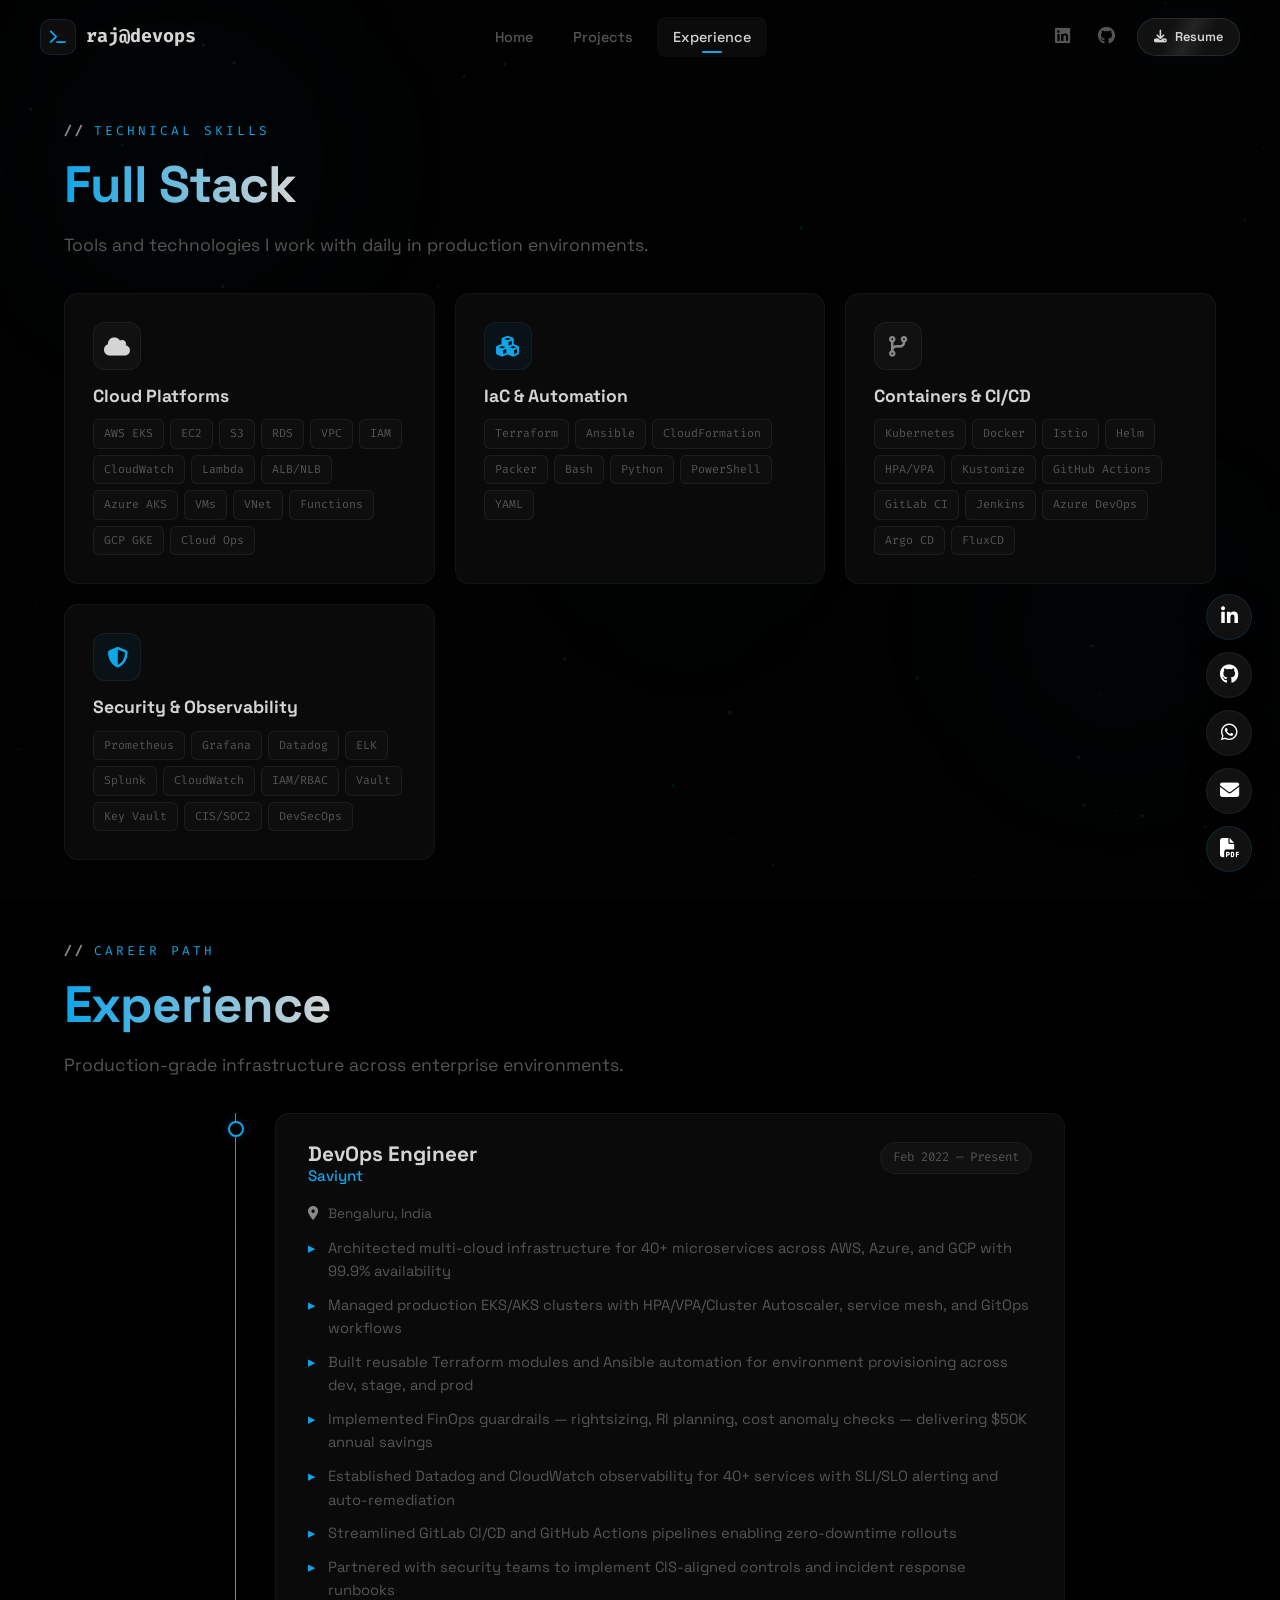
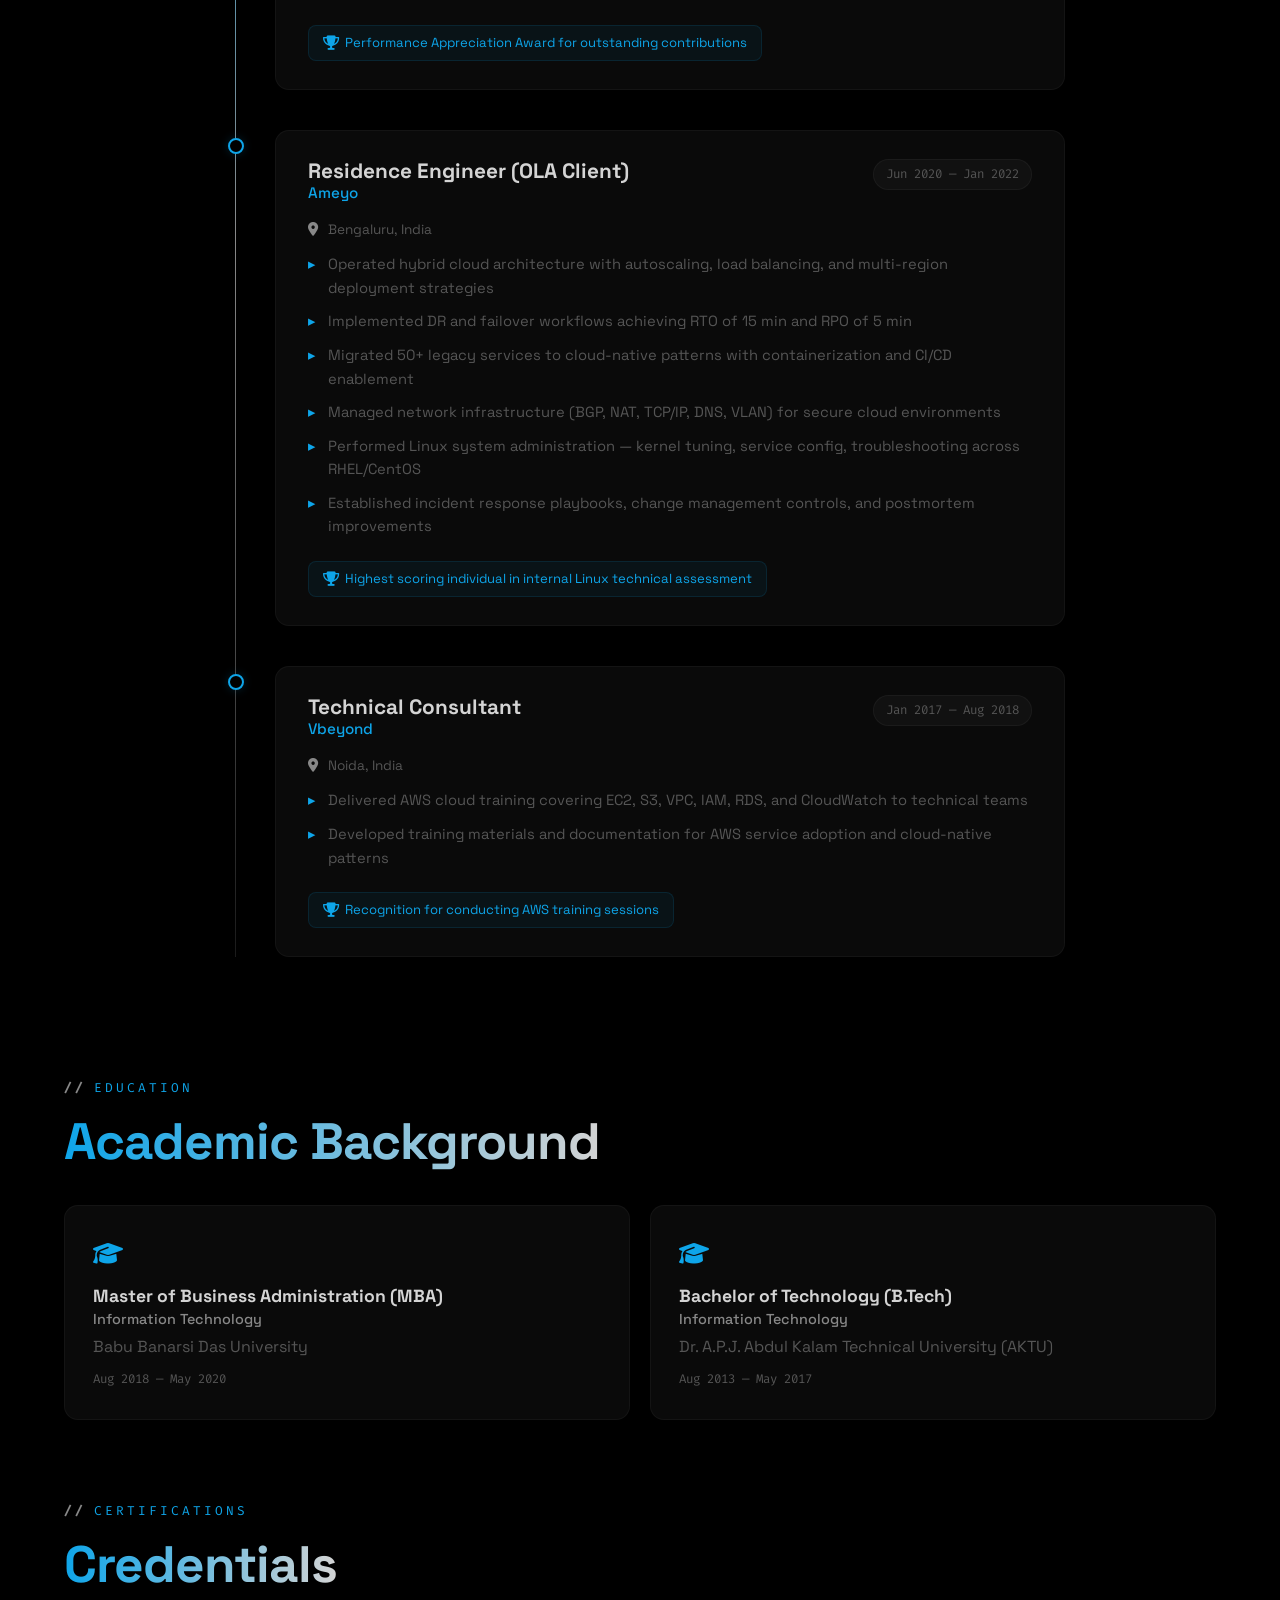
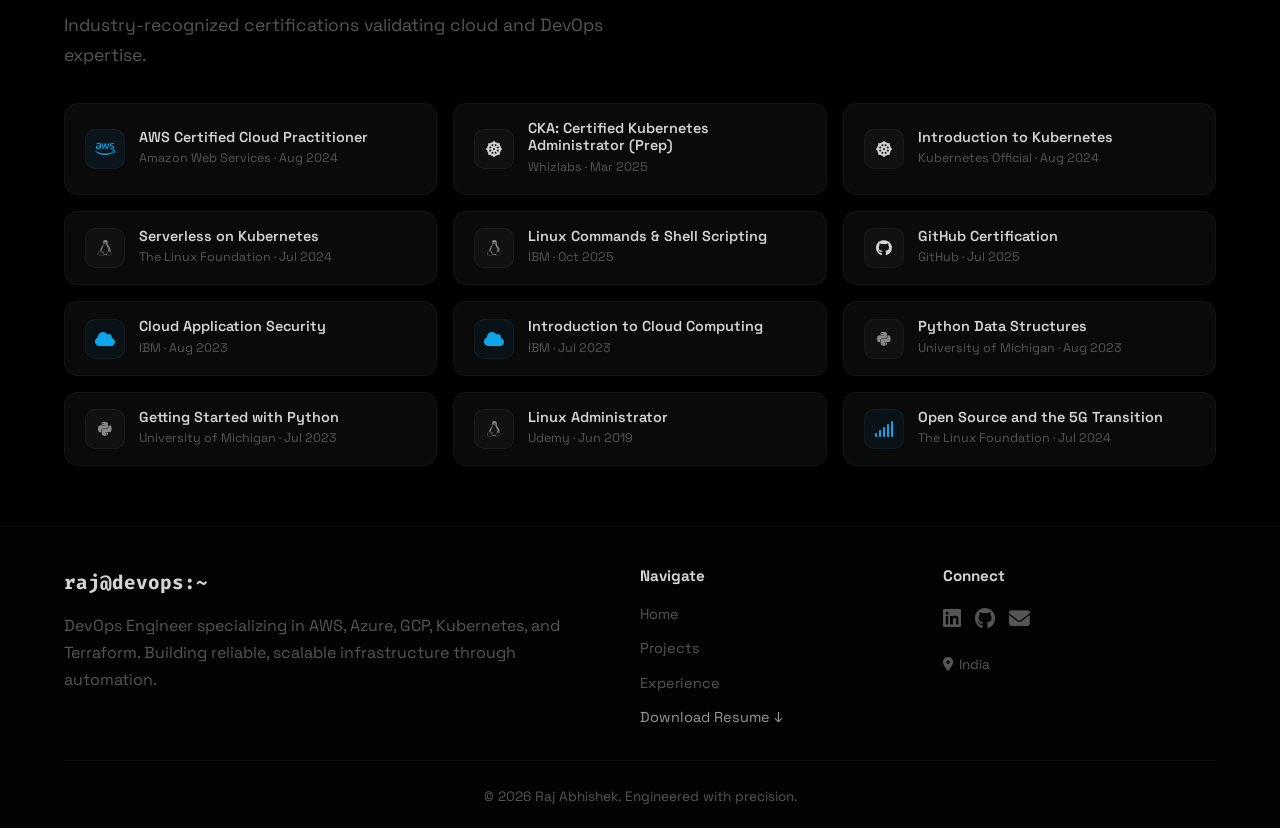
==== commit 42d47c20: "Add: GitHub graph, tool logos, cert badges, back-to-top - Dark Carbon theme" ====
--- a/about.html
+++ b/about.html
@@ -317,6 +317,7 @@
     </div>
   </footer>
 
+  <button class="back-to-top" aria-label="Back to top"><i class="fas fa-chevron-up"></i></button>
   <script src="script.js" defer></script>
 </body>
 </html>
--- a/style.css
+++ b/style.css
@@ -131,10 +131,10 @@
 .stat-value{position:absolute;inset:0;display:flex;align-items:center;justify-content:center;font-family:var(--mono);font-size:1.4rem;font-weight:700;color:var(--text-bright)}
 .stat-item p{font-size:.82rem;color:var(--text-dim);text-transform:uppercase;letter-spacing:1px;margin-top:4px}
 
-/* ── GLASS CARDS — clean hover glow ── */
-.glass-card{background:var(--bg-card);backdrop-filter:blur(16px);border:1px solid var(--border);border-radius:var(--radius);padding:32px;transition:var(--transition);position:relative;overflow:hidden}
-.glass-card::before{content:'';position:absolute;top:0;left:0;right:0;height:1px;background:linear-gradient(90deg,transparent,rgba(14,165,233,0.2),transparent);opacity:0;transition:opacity .4s}
-.glass-card:hover{border-color:rgba(14,165,233,0.1);transform:translateY(-4px);box-shadow:0 0 20px rgba(14,165,233,0.04),0 20px 50px rgba(0,0,0,0.4)}
+/* ── GLASS CARDS — professional hover ── */
+.glass-card{background:var(--bg-card);backdrop-filter:blur(16px);border:1px solid var(--border);border-radius:var(--radius);padding:32px;transition:all .4s ease;position:relative;overflow:hidden}
+.glass-card::before{content:'';position:absolute;top:0;left:0;right:0;height:1px;background:linear-gradient(90deg,transparent,rgba(14,165,233,0.15),transparent);opacity:0;transition:opacity .4s}
+.glass-card:hover{border-color:rgba(14,165,233,0.08);transform:translateY(-3px) scale(1.01);background:var(--bg-card-hover);box-shadow:0 8px 30px rgba(0,0,0,0.3),0 0 1px rgba(14,165,233,0.1)}
 .glass-card:hover::before{opacity:1}
 
 /* ── SKILLS ── */
@@ -148,7 +148,7 @@
 .skill-card h3{font-size:1.1rem;margin-bottom:12px}
 .skill-tags{display:flex;flex-wrap:wrap;gap:6px;margin-top:12px}
 .skill-tag{font-family:var(--mono);font-size:.72rem;padding:4px 10px;border-radius:6px;background:rgba(255,255,255,0.02);border:1px solid rgba(255,255,255,0.06);color:var(--text-dim);transition:var(--transition)}
-.skill-tag:hover{border-color:var(--cyan);color:var(--cyan);box-shadow:0 0 8px rgba(14,165,233,0.15)}
+.skill-tag:hover{border-color:rgba(14,165,233,0.2);color:var(--cyan);background:var(--cyan-dim)}
 
 /* ── TIMELINE ── */
 .timeline{position:relative;max-width:850px;margin:0 auto}
@@ -205,14 +205,7 @@
 
 /* ── CTA with visual ── */
 .cta-section{text-align:center}
-.cta-box{padding:50px 40px;background:linear-gradient(135deg,rgba(255,255,255,0.01),rgba(14,165,233,0.03),rgba(255,255,255,0.01));border:1px solid rgba(14,165,233,0.08);border-radius:var(--radius);position:relative;overflow:hidden}
-.cta-visual{position:relative;width:120px;height:120px;margin:0 auto 32px}
-.cta-ring{position:absolute;inset:0;border:2px solid rgba(14,165,233,0.15);border-radius:50%;animation:spinSlow 12s linear infinite}
-.cta-ring-2{inset:10px;border-color:rgba(200,200,200,0.08);animation-direction:reverse;animation-duration:8s}
-.cta-ring::before{content:'';position:absolute;top:-3px;left:50%;width:6px;height:6px;border-radius:50%;background:var(--cyan);box-shadow:0 0 10px var(--cyan)}
-.cta-ring-2::before{content:'';position:absolute;bottom:-3px;right:50%;width:4px;height:4px;border-radius:50%;background:var(--text-bright);box-shadow:0 0 8px var(--text-bright)}
-@keyframes spinSlow{to{transform:rotate(360deg)}}
-.cta-center-icon{position:absolute;inset:25px;display:flex;align-items:center;justify-content:center;font-size:2rem;color:var(--cyan);background:rgba(14,165,233,0.04);border-radius:50%;border:1px solid rgba(14,165,233,0.1)}
+.cta-box{padding:50px 40px;background:linear-gradient(135deg,rgba(255,255,255,0.01),rgba(14,165,233,0.02),rgba(255,255,255,0.01));border:1px solid rgba(14,165,233,0.06);border-radius:var(--radius);position:relative;overflow:hidden}
 .cta-box h2{font-size:2.5rem;margin-bottom:16px}
 .cta-box p{font-size:1.1rem;max-width:500px;margin:0 auto 36px}
 .cta-links{display:flex;justify-content:center;gap:14px;flex-wrap:wrap}
@@ -261,8 +254,35 @@
 .footer-bottom{text-align:center;padding-top:24px;border-top:1px solid var(--border)}
 .footer-bottom p{font-size:.85rem;color:var(--text-dim)}
 
-/* ── PROFILE PHOTO ── */
-.profile-photo{width:140px;height:140px;border-radius:50%;object-fit:cover;border:2px solid rgba(14,165,233,0.15);box-shadow:0 0 20px rgba(14,165,233,0.06);margin-bottom:20px}
+/* ── TOOL LOGO STRIP ── */
+.logo-strip{padding:30px 0;border-top:1px solid var(--border);border-bottom:1px solid var(--border);background:rgba(14,165,233,0.01)}
+.logo-strip-label{text-align:center;font-family:var(--mono);font-size:.7rem;color:var(--text-dim);text-transform:uppercase;letter-spacing:2px;margin-bottom:20px}
+.logo-row{display:flex;justify-content:center;flex-wrap:wrap;gap:24px}
+.logo-item{display:flex;flex-direction:column;align-items:center;gap:6px;color:var(--text-dim);font-size:1.4rem;transition:var(--transition);opacity:0.4}
+.logo-item span{font-family:var(--mono);font-size:.6rem;text-transform:uppercase;letter-spacing:1px}
+.logo-item:hover{color:var(--cyan);opacity:1}
+
+/* ── CERT HIGHLIGHTS ── */
+.cert-highlight-grid{display:grid;grid-template-columns:repeat(auto-fit,minmax(260px,1fr));gap:16px}
+.cert-highlight{display:flex;align-items:center;gap:16px;padding:20px 24px}
+.cert-hl-icon{width:44px;height:44px;border-radius:10px;display:flex;align-items:center;justify-content:center;font-size:1.2rem;flex-shrink:0;background:var(--cyan-dim);color:var(--cyan);border:1px solid rgba(14,165,233,0.08)}
+.cert-highlight h4{font-size:.9rem;font-weight:600;margin-bottom:2px}
+.cert-highlight p{font-size:.75rem;color:var(--text-dim)}
+
+/* ── GITHUB GRAPH ── */
+.github-graph{text-align:center;padding:20px;background:var(--bg-card);border:1px solid var(--border);border-radius:var(--radius)}
+.gh-chart{width:100%;max-width:800px;height:auto;filter:brightness(0.9);border-radius:8px}
+
+/* ── BACK TO TOP ── */
+.back-to-top{position:fixed;bottom:28px;left:28px;width:42px;height:42px;border-radius:50%;background:#111;border:1px solid var(--border);color:var(--text-dim);font-size:1rem;cursor:pointer;display:flex;align-items:center;justify-content:center;opacity:0;visibility:hidden;transition:var(--transition);z-index:999}
+.back-to-top.visible{opacity:1;visibility:visible}
+.back-to-top:hover{border-color:rgba(14,165,233,0.15);color:var(--cyan);transform:translateY(-2px)}
+
+/* ── PROFILE PHOTO — in CTA section ── */
+.cta-photo{margin:0 auto 28px;width:110px;height:110px;position:relative}
+.cta-photo::before{content:'';position:absolute;inset:-4px;border-radius:50%;border:1px solid rgba(14,165,233,0.1);animation:spinSlow 20s linear infinite}
+@keyframes spinSlow{to{transform:rotate(360deg)}}
+.profile-photo{width:110px;height:110px;border-radius:50%;object-fit:cover;border:2px solid rgba(14,165,233,0.1);display:block}
 
 /* ── ANIMATIONS ── */
 /* Glowing section divider */
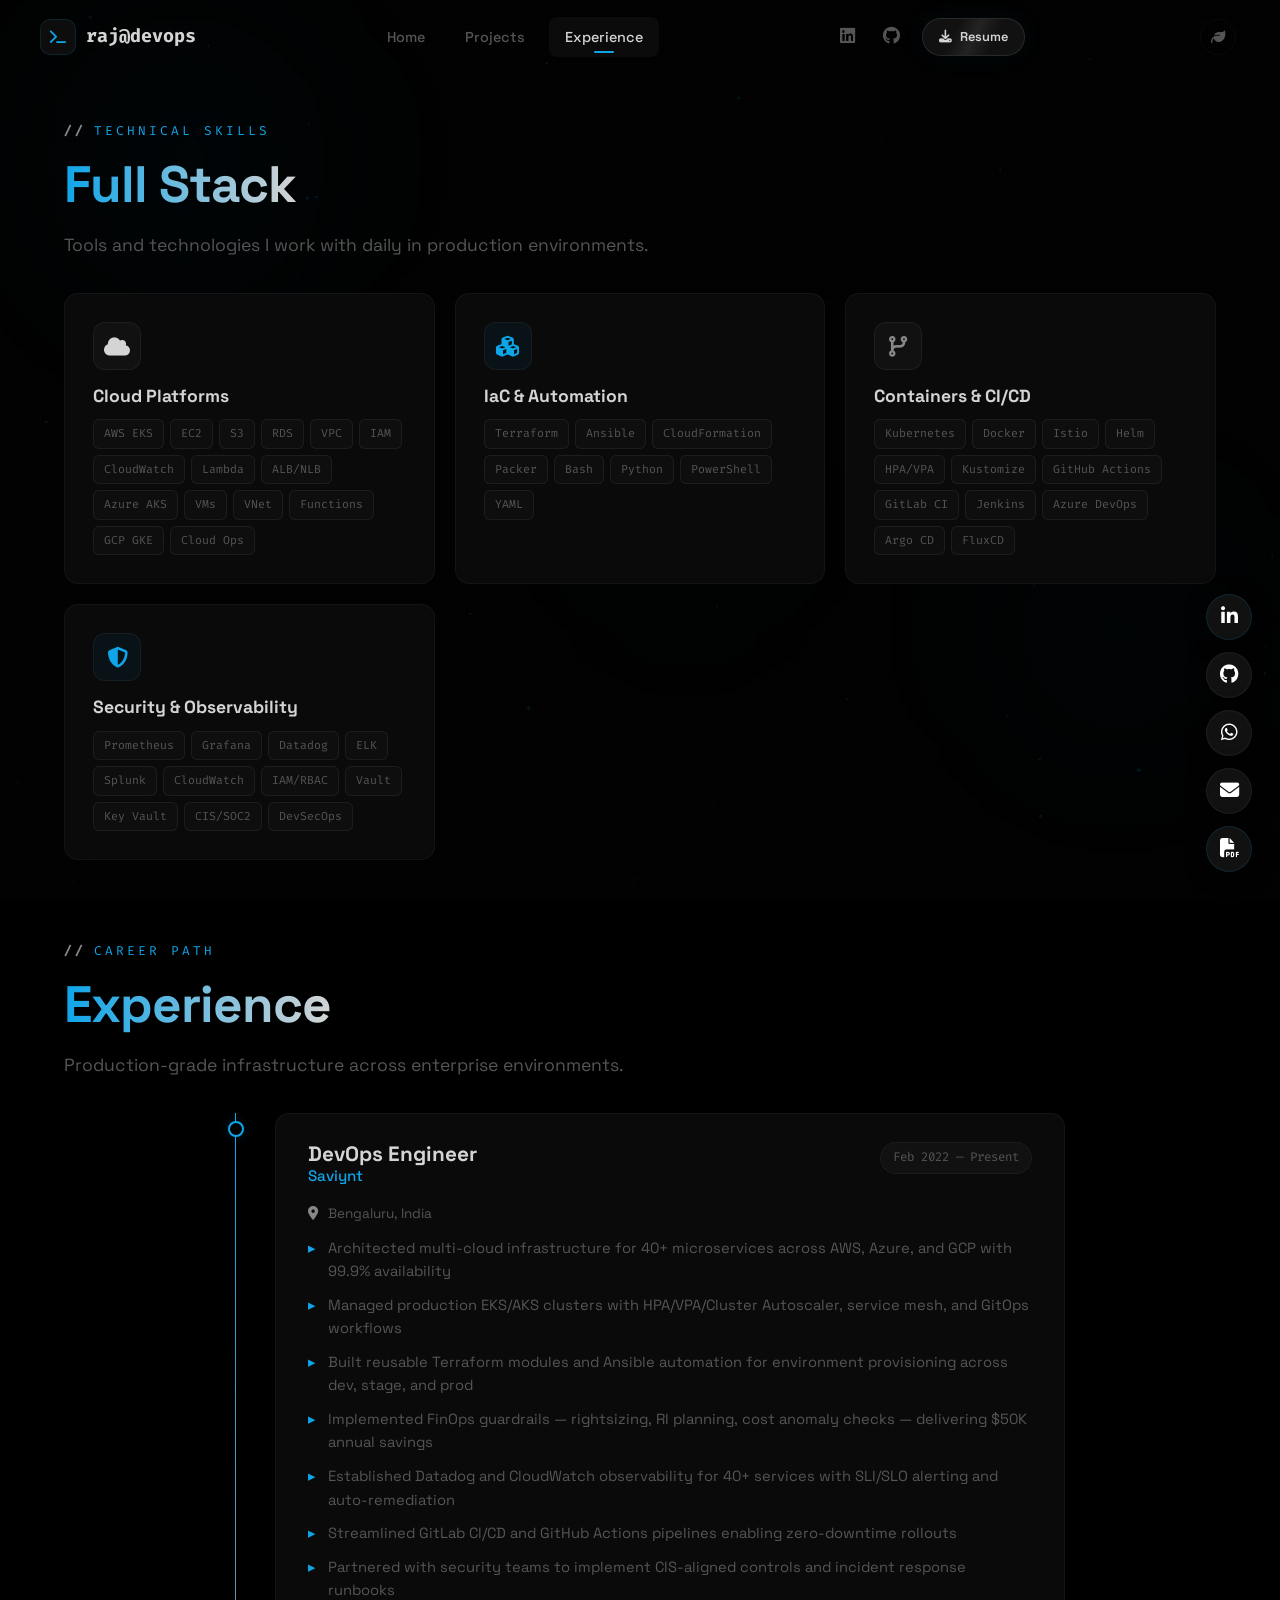
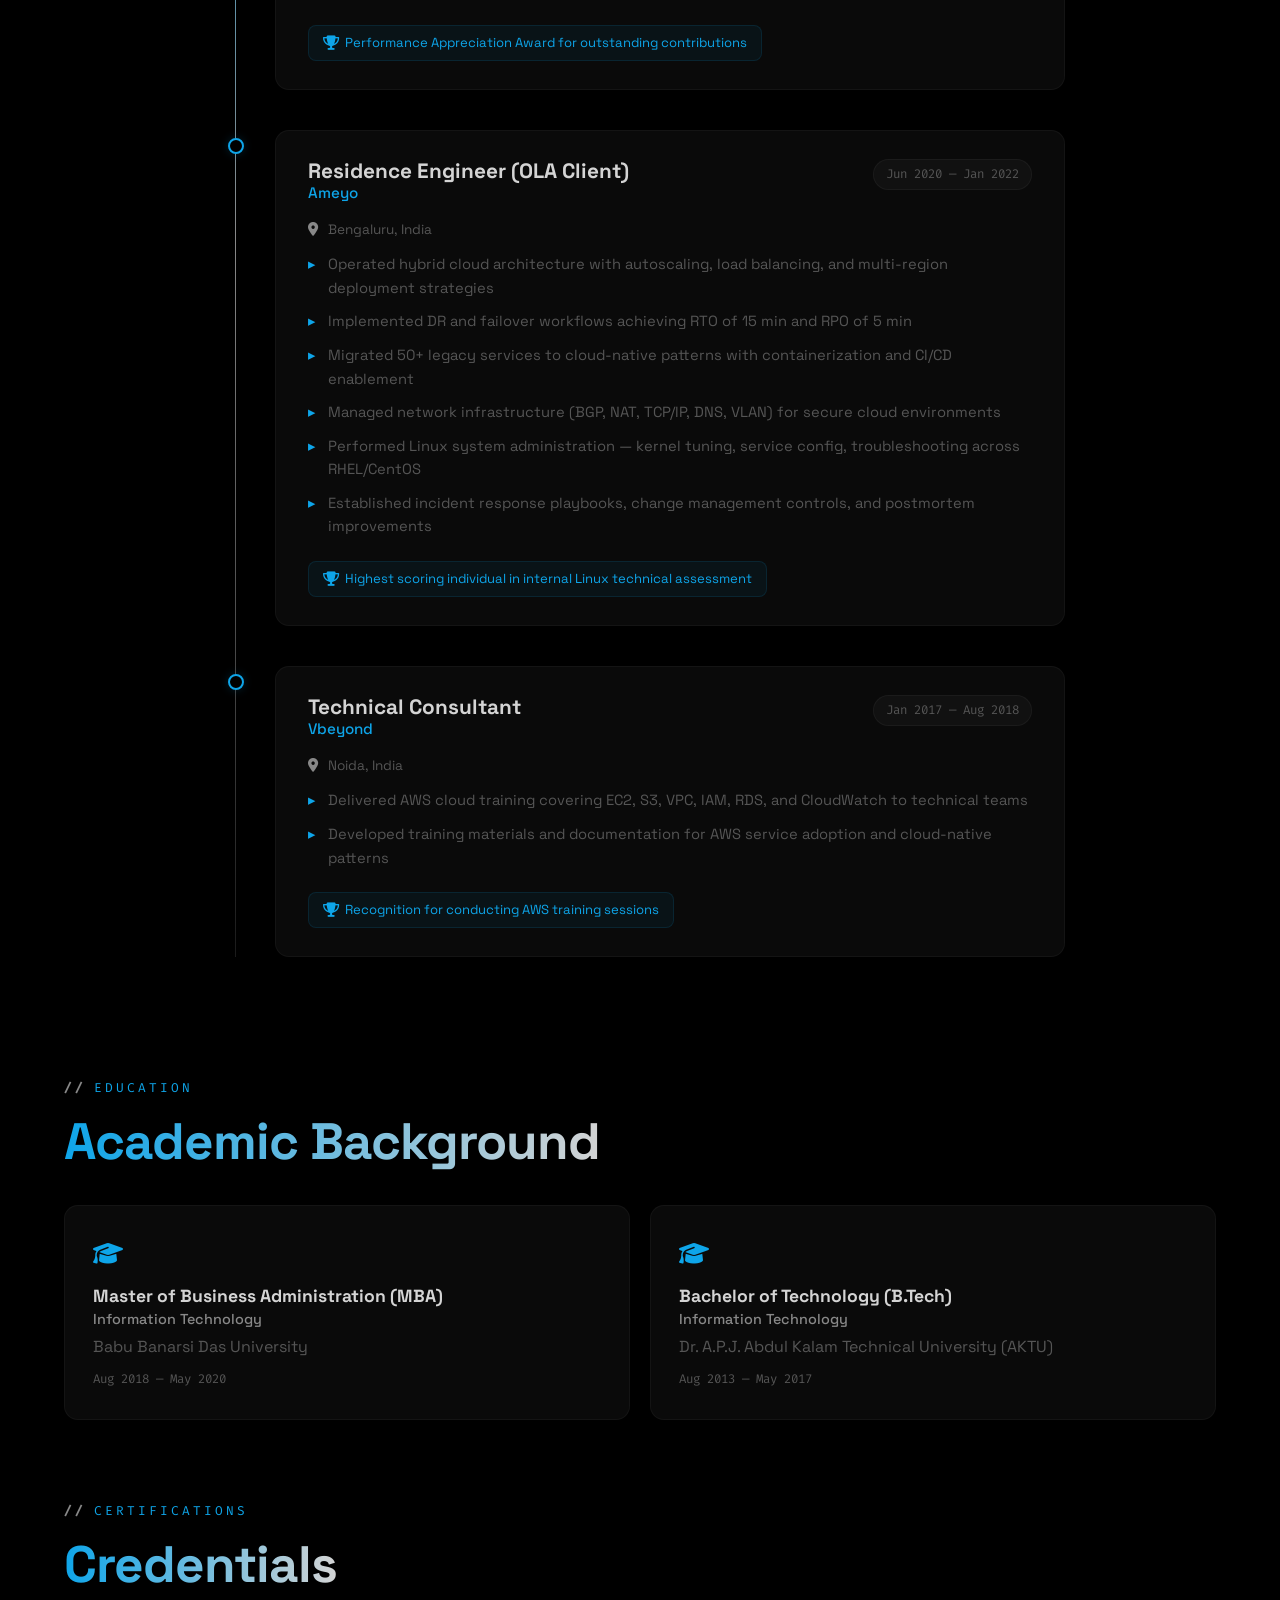
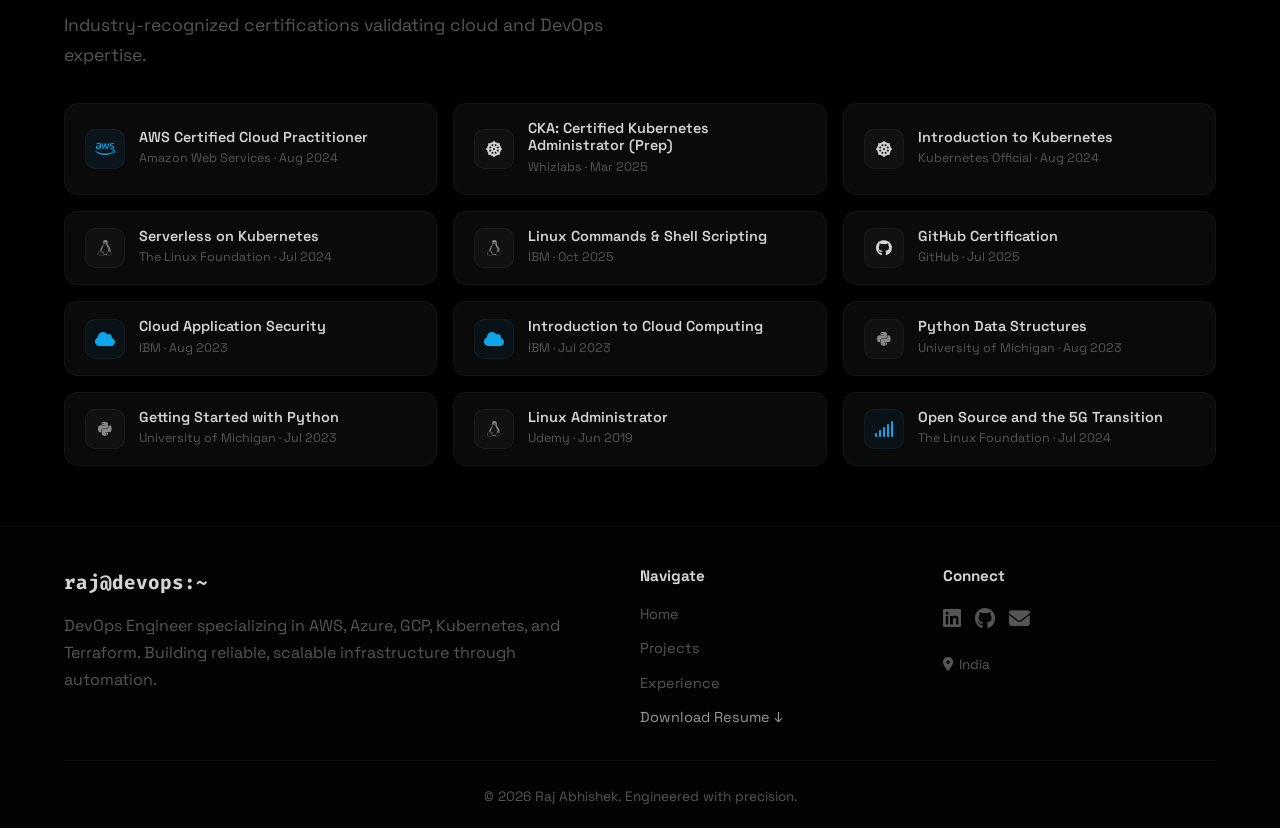
==== commit 6cad2d15: "Add dark/light toggle: Dark Carbon + Nature Green theme with localStorage" ====
--- a/about.html
+++ b/about.html
@@ -53,6 +53,7 @@
         <a href="https://github.com/Rajcommit" target="_blank" rel="noopener noreferrer" class="nav-social" aria-label="GitHub"><i class="fab fa-github"></i></a>
         <a href="resume.pdf" download="Raj-Abhishek-DevOps-Resume.pdf" class="btn btn-glow btn-sm"><i class="fas fa-download"></i> Resume</a>
       </div>
+      <button class="theme-toggle" aria-label="Toggle theme"><i class="fas fa-leaf"></i></button>
       <button class="mobile-toggle" aria-label="Open menu"><i class="fas fa-bars"></i></button>
     </div>
   </header>
--- a/style.css
+++ b/style.css
@@ -269,9 +269,19 @@
 .cert-highlight h4{font-size:.9rem;font-weight:600;margin-bottom:2px}
 .cert-highlight p{font-size:.75rem;color:var(--text-dim)}
 
-/* ── GITHUB GRAPH ── */
-.github-graph{text-align:center;padding:20px;background:var(--bg-card);border:1px solid var(--border);border-radius:var(--radius)}
-.gh-chart{width:100%;max-width:800px;height:auto;filter:brightness(0.9);border-radius:8px}
+/* ── BLOG CARDS ── */
+.blog-grid{display:grid;grid-template-columns:repeat(auto-fit,minmax(280px,1fr));gap:16px}
+.blog-card{display:flex;align-items:center;gap:16px;padding:20px 24px;text-decoration:none;color:var(--text)}
+.blog-icon{width:44px;height:44px;border-radius:10px;display:flex;align-items:center;justify-content:center;font-size:1.2rem;flex-shrink:0;background:var(--cyan-dim);color:var(--cyan);border:1px solid rgba(14,165,233,0.08)}
+.blog-card h4{font-size:.9rem;font-weight:600;margin-bottom:2px;color:var(--text-bright)}
+.blog-card p{font-size:.75rem;color:var(--text-dim)}
+.blog-arrow{color:var(--text-dim);font-size:.8rem;margin-left:auto;transition:var(--transition)}
+.blog-card:hover .blog-arrow{color:var(--cyan);transform:translateX(4px)}
+
+/* ── VISITOR COUNTER ── */
+.visitor-counter{display:flex;align-items:center;justify-content:center;gap:8px;margin-bottom:12px;opacity:0.5}
+.visitor-counter i{color:var(--text-dim);font-size:.75rem}
+.visitor-counter img{height:20px;border-radius:4px}
 
 /* ── BACK TO TOP ── */
 .back-to-top{position:fixed;bottom:28px;left:28px;width:42px;height:42px;border-radius:50%;background:#111;border:1px solid var(--border);color:var(--text-dim);font-size:1rem;cursor:pointer;display:flex;align-items:center;justify-content:center;opacity:0;visibility:hidden;transition:var(--transition);z-index:999}
@@ -283,6 +293,97 @@
 .cta-photo::before{content:'';position:absolute;inset:-4px;border-radius:50%;border:1px solid rgba(14,165,233,0.1);animation:spinSlow 20s linear infinite}
 @keyframes spinSlow{to{transform:rotate(360deg)}}
 .profile-photo{width:110px;height:110px;border-radius:50%;object-fit:cover;border:2px solid rgba(14,165,233,0.1);display:block}
+
+/* ── THEME TOGGLE BUTTON ── */
+.theme-toggle{background:none;border:1px solid var(--border);color:var(--text-dim);width:36px;height:36px;border-radius:50%;display:flex;align-items:center;justify-content:center;cursor:pointer;font-size:.9rem;transition:var(--transition);margin-right:4px}
+.theme-toggle:hover{border-color:var(--cyan);color:var(--cyan)}
+[data-theme="light"] .theme-toggle{border-color:rgba(22,163,74,0.15);color:#16a34a}
+[data-theme="light"] .theme-toggle:hover{background:rgba(22,163,74,0.06)}
+
+/* ═══════════════════════════════════════════════════════
+   NATURE LIGHT THEME
+   Off-white + forest green + warm earth
+   ═══════════════════════════════════════════════════════ */
+[data-theme="light"]{
+  --bg-void:#f4f7f0;
+  --bg-base:#eef2e8;
+  --bg-card:rgba(255,255,255,0.7);
+  --bg-card-hover:rgba(255,255,255,0.9);
+  --text:#3d4a3a;
+  --text-dim:#6b7a65;
+  --text-bright:#1a2e1a;
+  --cyan:#16a34a;
+  --cyan-dim:rgba(22,163,74,0.06);
+  --cyan-mid:rgba(22,163,74,0.12);
+  --cyan-glow:rgba(22,163,74,0.08);
+  --gray:#5a6b55;
+  --dark:#d4ddd0;
+  --border:rgba(22,80,40,0.06);
+  --border-glow:rgba(22,163,74,0.1);
+  --glow:0 0 20px rgba(22,163,74,0.04);
+  --glow-strong:0 0 25px rgba(22,163,74,0.06)
+}
+[data-theme="light"] body{background:var(--bg-void)}
+[data-theme="light"] body::before{background:
+  radial-gradient(ellipse 60% 40% at 20% 30%,rgba(22,163,74,0.03),transparent),
+  radial-gradient(ellipse 50% 50% at 80% 70%,rgba(101,163,13,0.02),transparent);
+  background-size:auto}
+[data-theme="light"] .orb-1{background:radial-gradient(circle,rgba(22,163,74,0.04),transparent 60%)}
+[data-theme="light"] .orb-2{background:radial-gradient(circle,rgba(101,163,13,0.03),transparent 60%)}
+[data-theme="light"] .orb-3{background:radial-gradient(circle,rgba(22,163,74,0.02),transparent 60%)}
+[data-theme="light"] .navbar.scrolled{background:rgba(244,247,240,0.92);border-color:rgba(22,80,40,0.06)}
+[data-theme="light"] .brand-icon{background:#f0f5ec;border-color:rgba(22,163,74,0.12);color:#16a34a}
+[data-theme="light"] .btn-glow{background:#fff;color:#16a34a;border-color:rgba(22,163,74,0.15)}
+[data-theme="light"] .btn-glow::after{background:linear-gradient(90deg,transparent 40%,rgba(22,163,74,0.06) 50%,transparent 60%)}
+[data-theme="light"] .btn-glow:hover{border-color:#16a34a;box-shadow:0 4px 20px rgba(22,163,74,0.08)}
+[data-theme="light"] .btn-ghost{border-color:rgba(22,80,40,0.08);color:var(--text)}
+[data-theme="light"] .btn-ghost:hover{border-color:rgba(22,163,74,0.2);color:#16a34a;background:rgba(22,163,74,0.03)}
+[data-theme="light"] .terminal{background:rgba(255,255,255,0.8);border-color:rgba(22,80,40,0.06);box-shadow:0 10px 40px rgba(0,0,0,0.04)}
+[data-theme="light"] .terminal::after{background:linear-gradient(90deg,transparent,rgba(22,163,74,0.2),transparent)}
+[data-theme="light"] .terminal-bar{background:rgba(22,163,74,0.03);border-color:rgba(22,80,40,0.04)}
+[data-theme="light"] .terminal-dot.r{background:#ddd}.terminal-dot.y{background:#ddd}
+[data-theme="light"] .terminal-dot.g{background:rgba(22,163,74,0.4)}
+[data-theme="light"] .terminal-body .prompt{color:#16a34a}
+[data-theme="light"] .terminal-body .cmd{color:#1a2e1a}
+[data-theme="light"] .terminal-body .key{color:#5a6b55}
+[data-theme="light"] .terminal-body .val{color:#16a34a}
+[data-theme="light"] .terminal-body .success{color:#16a34a}
+[data-theme="light"] .stats-bar{border-color:rgba(22,80,40,0.04);background:rgba(22,163,74,0.02)}
+[data-theme="light"] .glass-card{background:var(--bg-card);border-color:rgba(22,80,40,0.05);box-shadow:0 2px 10px rgba(0,0,0,0.02)}
+[data-theme="light"] .glass-card::before{background:linear-gradient(90deg,transparent,rgba(22,163,74,0.12),transparent)}
+[data-theme="light"] .glass-card:hover{background:var(--bg-card-hover);border-color:rgba(22,163,74,0.1);box-shadow:0 8px 30px rgba(0,0,0,0.04)}
+[data-theme="light"] .skill-tag{background:rgba(22,163,74,0.04);border-color:rgba(22,163,74,0.08);color:var(--text-dim)}
+[data-theme="light"] .skill-tag:hover{border-color:rgba(22,163,74,0.2);color:#16a34a}
+[data-theme="light"] .timeline::before{background:linear-gradient(to bottom,#16a34a,#65a30d,#d4ddd0)}
+[data-theme="light"] .tl-dot{background:var(--bg-void);border-color:#16a34a;box-shadow:0 0 8px rgba(22,163,74,0.15)}
+[data-theme="light"] .tl-date{background:rgba(22,163,74,0.04);border-color:rgba(22,163,74,0.06)}
+[data-theme="light"] .tl-award{background:rgba(22,163,74,0.04);border-color:rgba(22,163,74,0.08);color:#16a34a}
+[data-theme="light"] .pipe-icon{background:rgba(22,163,74,0.04);border-color:rgba(22,163,74,0.12);color:#16a34a;box-shadow:0 0 10px rgba(22,163,74,0.04)}
+[data-theme="light"] .pipe-line{background:rgba(22,163,74,0.08)}
+[data-theme="light"] .pipe-flow{background:linear-gradient(90deg,transparent,#16a34a,transparent)}
+[data-theme="light"] .logo-strip{background:rgba(22,163,74,0.015);border-color:rgba(22,80,40,0.04)}
+[data-theme="light"] .ticker-wrap{background:rgba(22,163,74,0.015);border-color:rgba(22,80,40,0.04)}
+[data-theme="light"] .ticker-item i{color:#16a34a}
+[data-theme="light"] .cta-box{background:linear-gradient(135deg,rgba(22,163,74,0.02),rgba(255,255,255,0.5),rgba(101,163,13,0.02));border-color:rgba(22,163,74,0.06)}
+[data-theme="light"] .cta-photo::before{border-color:rgba(22,163,74,0.1)}
+[data-theme="light"] .profile-photo{border-color:rgba(22,163,74,0.1)}
+[data-theme="light"] .float-btn{background:#fff;border-color:rgba(22,80,40,0.06);color:var(--text-dim);box-shadow:0 2px 10px rgba(0,0,0,0.04)}
+[data-theme="light"] .float-btn:hover{border-color:rgba(22,163,74,0.15);color:#16a34a}
+[data-theme="light"] .float-btn::before{background:#fff;border-color:rgba(22,80,40,0.06)}
+[data-theme="light"] .footer{background:rgba(238,242,232,0.5);border-color:rgba(22,80,40,0.04)}
+[data-theme="light"] .glow-divider{background:linear-gradient(90deg,transparent,rgba(22,163,74,0.12),rgba(101,163,13,0.06),rgba(22,163,74,0.12),transparent)}
+[data-theme="light"] .back-to-top{background:#fff;border-color:rgba(22,80,40,0.06);color:var(--text-dim)}
+[data-theme="light"] .back-to-top:hover{border-color:rgba(22,163,74,0.15);color:#16a34a}
+[data-theme="light"] .gradient-text{background:linear-gradient(270deg,#1a2e1a,#16a34a,#1a2e1a,#16a34a);background-size:300% 300%;-webkit-background-clip:text;-webkit-text-fill-color:transparent;background-clip:text}
+[data-theme="light"] .cursor{background:#16a34a}
+[data-theme="light"] .mobile-nav{background:rgba(244,247,240,0.98)}
+[data-theme="light"] .skip-link{background:#16a34a}
+[data-theme="light"] a:focus-visible,[data-theme="light"] .btn:focus-visible,[data-theme="light"] .float-btn:focus-visible{outline-color:#16a34a}
+[data-theme="light"] #particles{opacity:0.15}
+[data-theme="light"] .project-top .tag{background:rgba(22,163,74,0.04);border-color:rgba(22,163,74,0.08);color:#16a34a}
+[data-theme="light"] .project-link{border-color:rgba(22,163,74,0.1);color:#16a34a}
+[data-theme="light"] .blog-icon,.cert-hl-icon{background:rgba(22,163,74,0.06);color:#16a34a;border-color:rgba(22,163,74,0.08)}
+[data-theme="light"] .visitor-counter img{filter:hue-rotate(80deg)}
 
 /* ── ANIMATIONS ── */
 /* Glowing section divider */
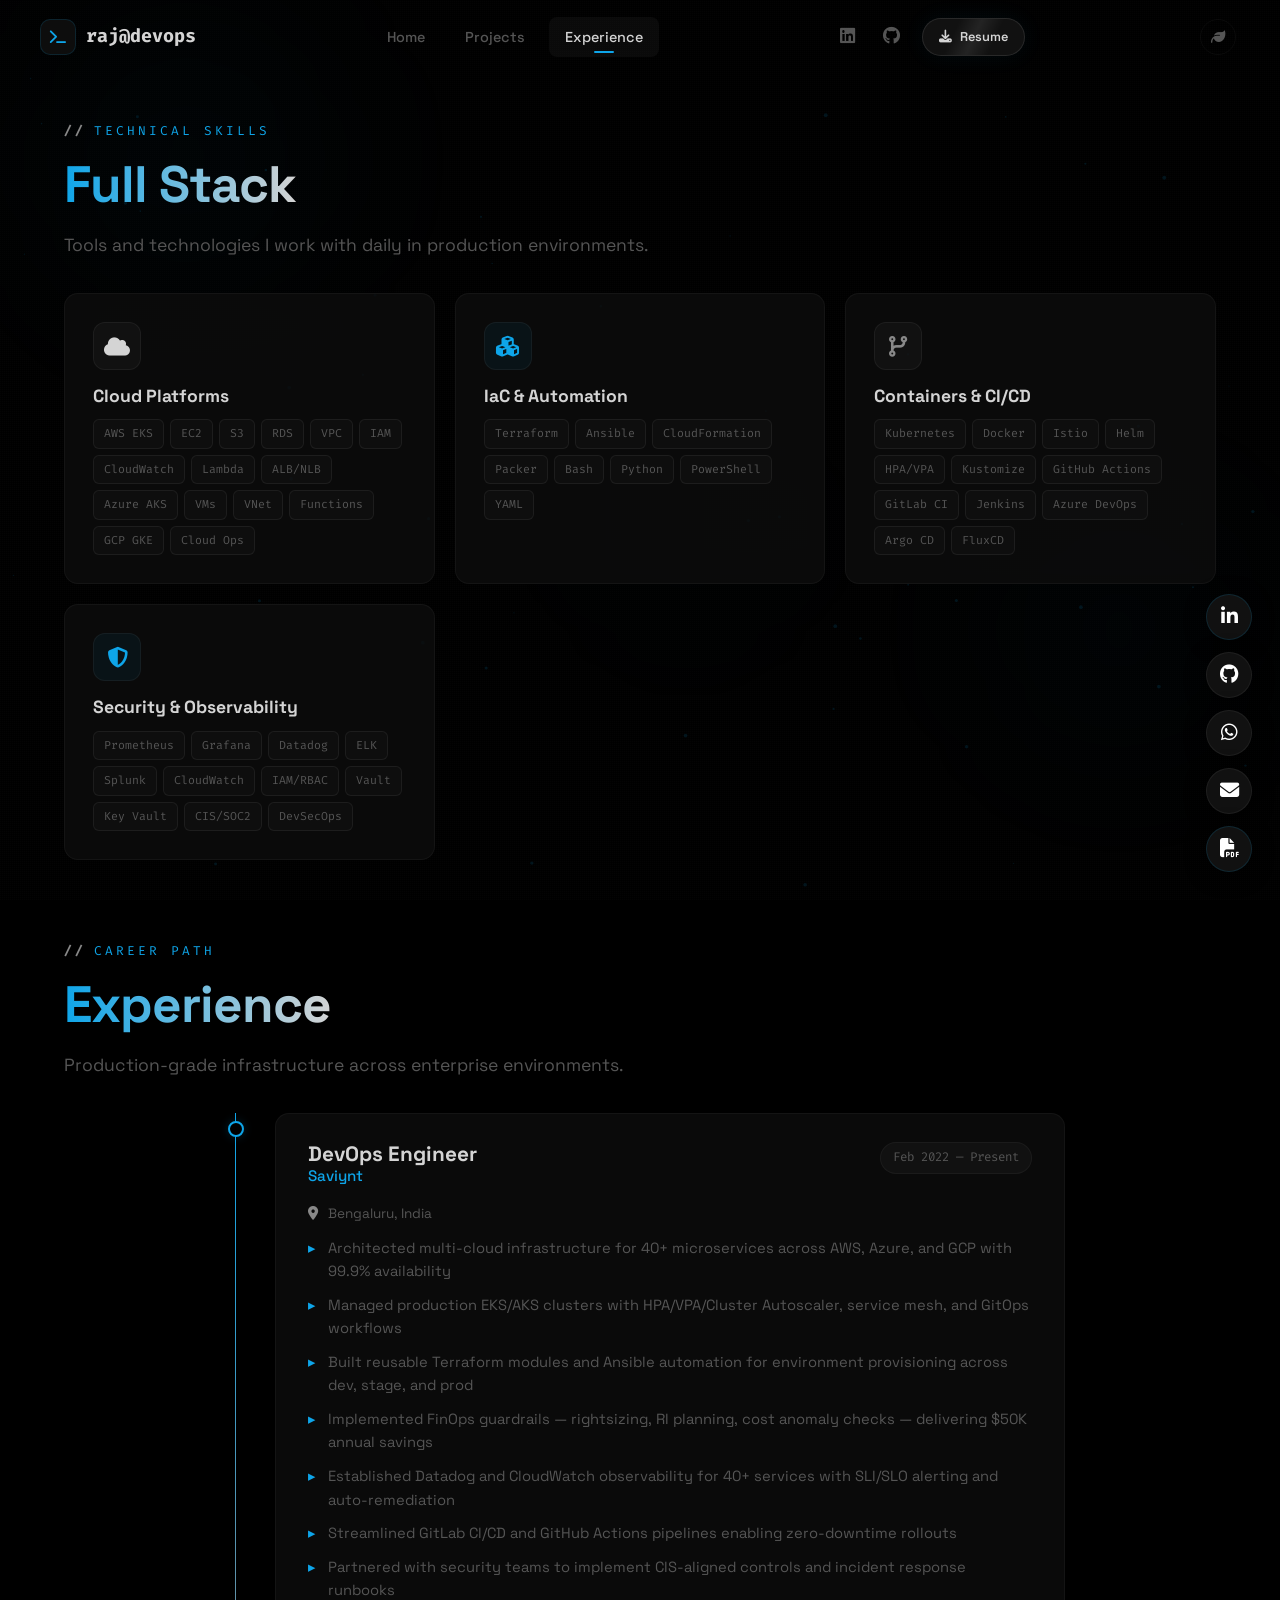
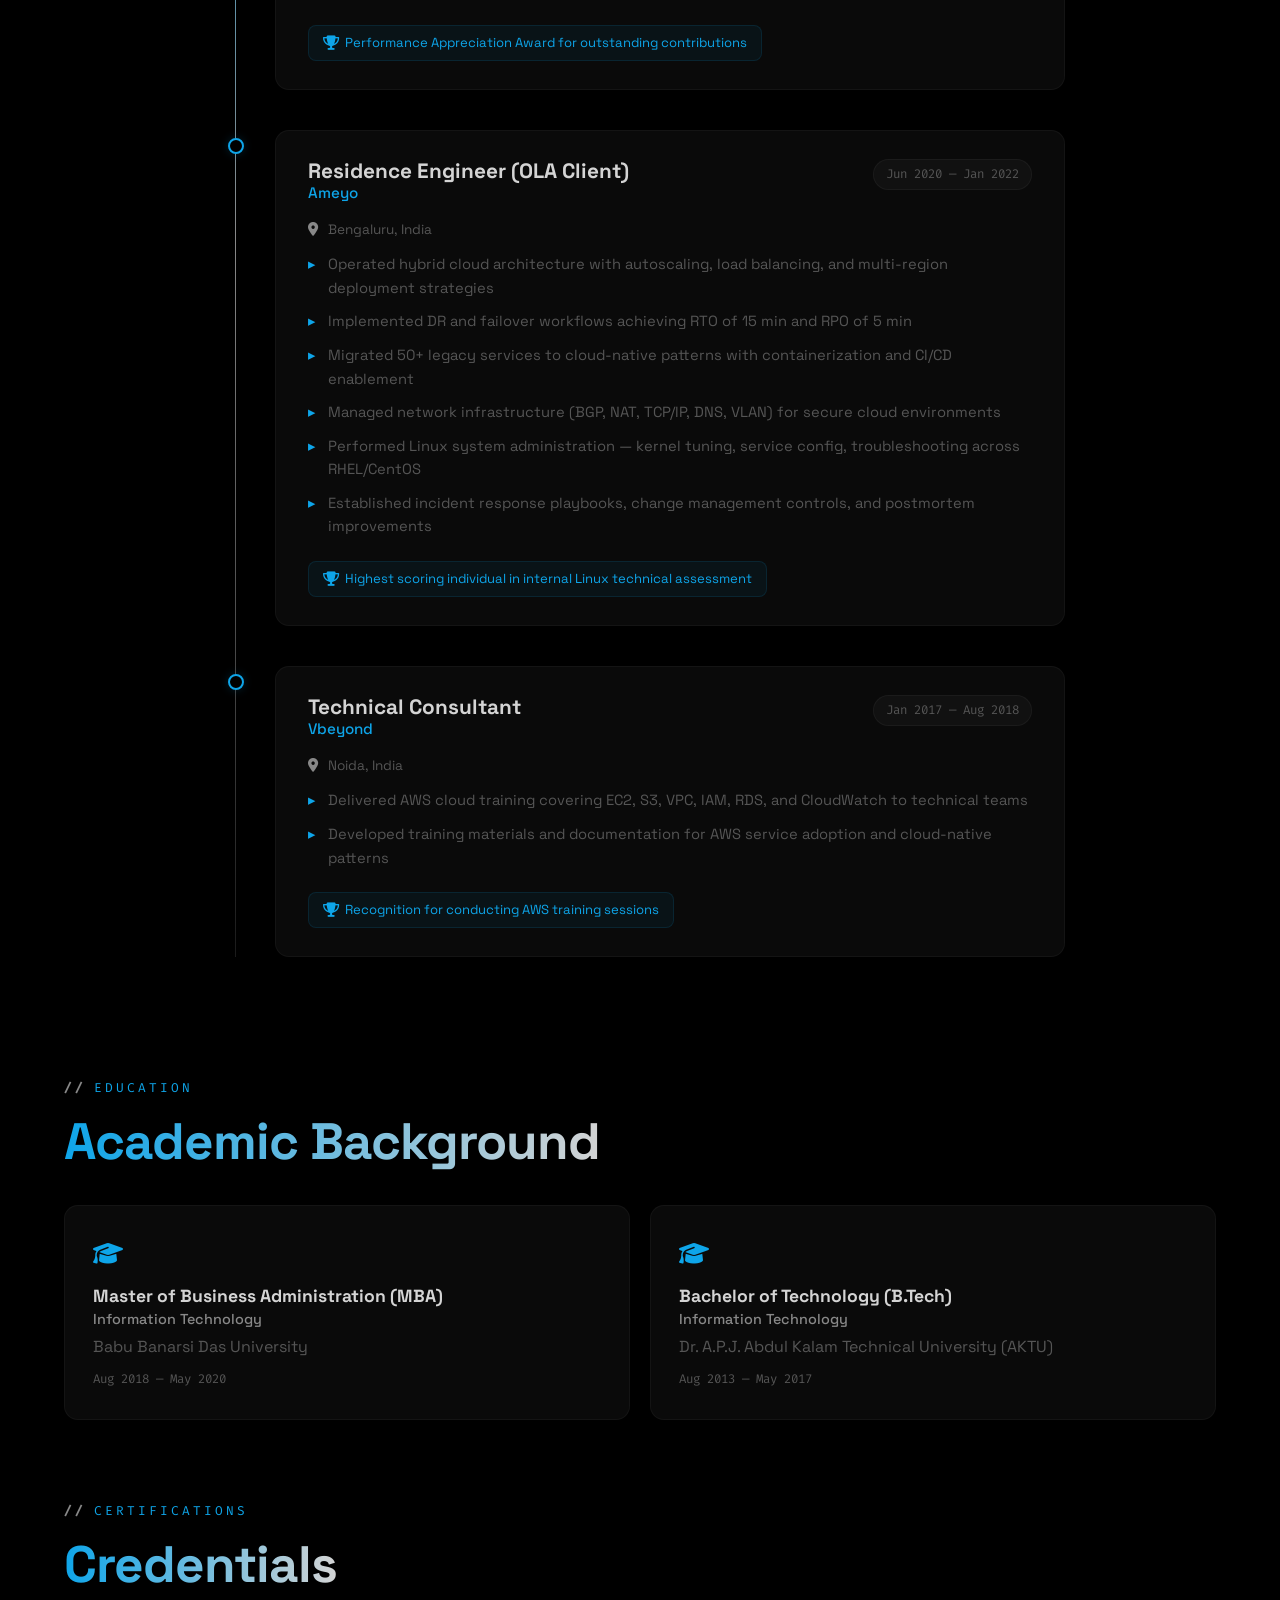
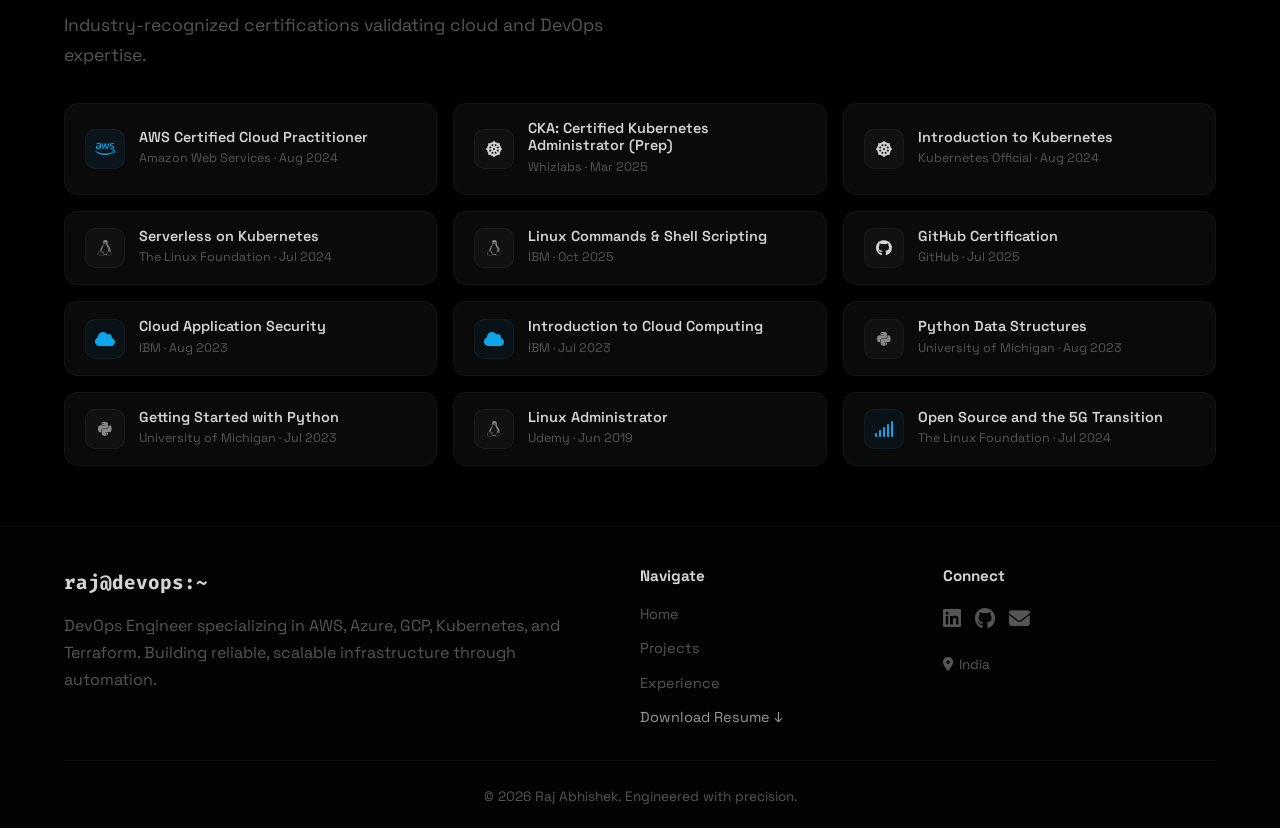
==== commit 6433d805: "Fix CI: resolve link-check, html-validate, and pa11y failures - Add lychee excludes for fonts, mediu" ====
--- a/about.html
+++ b/about.html
@@ -3,7 +3,7 @@
 <head>
   <meta charset="UTF-8">
   <meta name="viewport" content="width=device-width, initial-scale=1.0">
-  <meta name="description" content="Raj Abhishek — Experience, Skills, Education & Certifications">
+  <meta name="description" content="Raj Abhishek — Experience, Skills, Education &amp; Certifications">
   <title>Experience | Raj Abhishek</title>
   <link rel="icon" href="favicon.svg" type="image/svg+xml">
   <link rel="canonical" href="https://rajcommit.github.io/portfolio-devops/about.html">
@@ -30,7 +30,7 @@
   <div class="orb orb-3" aria-hidden="true"></div>
 
   <div class="mobile-nav">
-    <button class="close-btn" aria-label="Close menu"><i class="fas fa-times"></i></button>
+    <button type="button" class="close-btn" aria-label="Close menu"><i class="fas fa-times"></i></button>
     <a href="index.html">Home</a>
     <a href="projects.html">Projects</a>
     <a href="about.html">Experience</a>
@@ -53,12 +53,12 @@
         <a href="https://github.com/Rajcommit" target="_blank" rel="noopener noreferrer" class="nav-social" aria-label="GitHub"><i class="fab fa-github"></i></a>
         <a href="resume.pdf" download="Raj-Abhishek-DevOps-Resume.pdf" class="btn btn-glow btn-sm"><i class="fas fa-download"></i> Resume</a>
       </div>
-      <button class="theme-toggle" aria-label="Toggle theme"><i class="fas fa-leaf"></i></button>
-      <button class="mobile-toggle" aria-label="Open menu"><i class="fas fa-bars"></i></button>
+      <button type="button" class="theme-toggle" aria-label="Toggle theme"><i class="fas fa-leaf"></i></button>
+      <button type="button" class="mobile-toggle" aria-label="Open menu"><i class="fas fa-bars"></i></button>
     </div>
   </header>
 
-  <main id="main-content" role="main">
+  <main id="main-content">
     <!-- Skills -->
     <section class="section" style="padding-top:120px">
       <div class="container">
@@ -79,7 +79,7 @@
           </div>
           <div class="glass-card skill-card reveal delay-1">
             <div class="skill-icon iac"><i class="fas fa-cubes"></i></div>
-            <h3>IaC & Automation</h3>
+            <h3>IaC &amp; Automation</h3>
             <div class="skill-tags" style="margin-top:12px">
               <span class="skill-tag">Terraform</span><span class="skill-tag">Ansible</span>
               <span class="skill-tag">CloudFormation</span><span class="skill-tag">Packer</span>
@@ -89,7 +89,7 @@
           </div>
           <div class="glass-card skill-card reveal delay-2">
             <div class="skill-icon cicd"><i class="fas fa-code-branch"></i></div>
-            <h3>Containers & CI/CD</h3>
+            <h3>Containers &amp; CI/CD</h3>
             <div class="skill-tags" style="margin-top:12px">
               <span class="skill-tag">Kubernetes</span><span class="skill-tag">Docker</span><span class="skill-tag">Istio</span>
               <span class="skill-tag">Helm</span><span class="skill-tag">HPA/VPA</span><span class="skill-tag">Kustomize</span>
@@ -100,7 +100,7 @@
           </div>
           <div class="glass-card skill-card reveal delay-3">
             <div class="skill-icon security"><i class="fas fa-shield-halved"></i></div>
-            <h3>Security & Observability</h3>
+            <h3>Security &amp; Observability</h3>
             <div class="skill-tags" style="margin-top:12px">
               <span class="skill-tag">Prometheus</span><span class="skill-tag">Grafana</span>
               <span class="skill-tag">Datadog</span><span class="skill-tag">ELK</span>
@@ -242,7 +242,7 @@
           </div>
           <div class="glass-card cert-item reveal">
             <div class="cert-badge linux"><i class="fab fa-linux"></i></div>
-            <div class="cert-info"><h4>Linux Commands & Shell Scripting</h4><p>IBM · Oct 2025</p></div>
+            <div class="cert-info"><h4>Linux Commands &amp; Shell Scripting</h4><p>IBM · Oct 2025</p></div>
           </div>
           <div class="glass-card cert-item reveal delay-1">
             <div class="cert-badge dev"><i class="fab fa-github"></i></div>
@@ -318,7 +318,7 @@
     </div>
   </footer>
 
-  <button class="back-to-top" aria-label="Back to top"><i class="fas fa-chevron-up"></i></button>
+  <button type="button" class="back-to-top" aria-label="Back to top"><i class="fas fa-chevron-up"></i></button>
   <script src="script.js" defer></script>
 </body>
 </html>
--- a/style.css
+++ b/style.css
@@ -394,6 +394,11 @@
 .cursor{display:inline-block;width:2px;height:1em;background:var(--cyan);margin-left:4px;animation:blink 1s step-end infinite;vertical-align:text-bottom}
 @keyframes blink{50%{opacity:0}}
 
+/* ── PAGE TRANSITION ── */
+body{opacity:0;animation:fadeIn .3s ease forwards}
+body.fade-out{opacity:0;transition:opacity .2s ease}
+@keyframes fadeIn{to{opacity:1}}
+
 /* ── ACCESSIBILITY ── */
 a:focus-visible,.btn:focus-visible,.float-btn:focus-visible,.mobile-toggle:focus-visible,.nav-social:focus-visible{outline:2px solid var(--cyan);outline-offset:3px;border-radius:4px}
 .nav-links a:focus-visible{outline-offset:2px;border-radius:8px}
